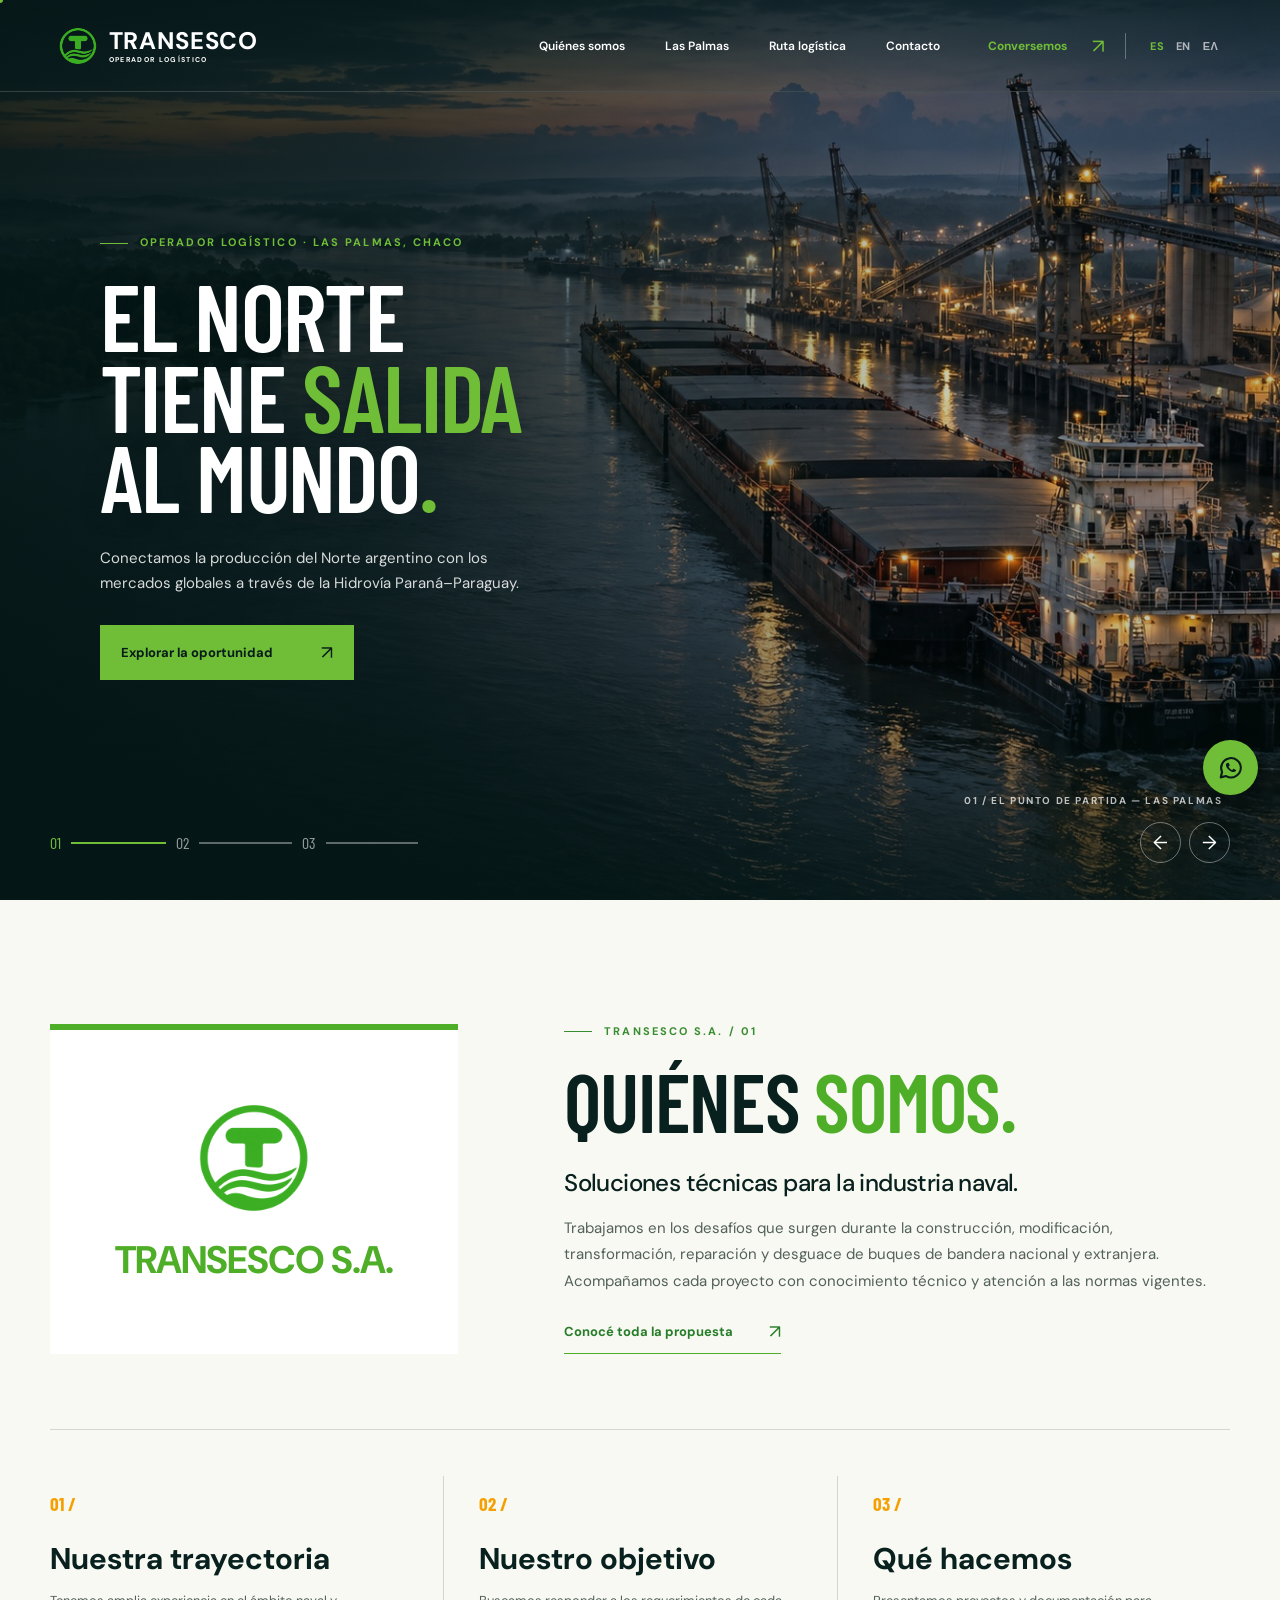
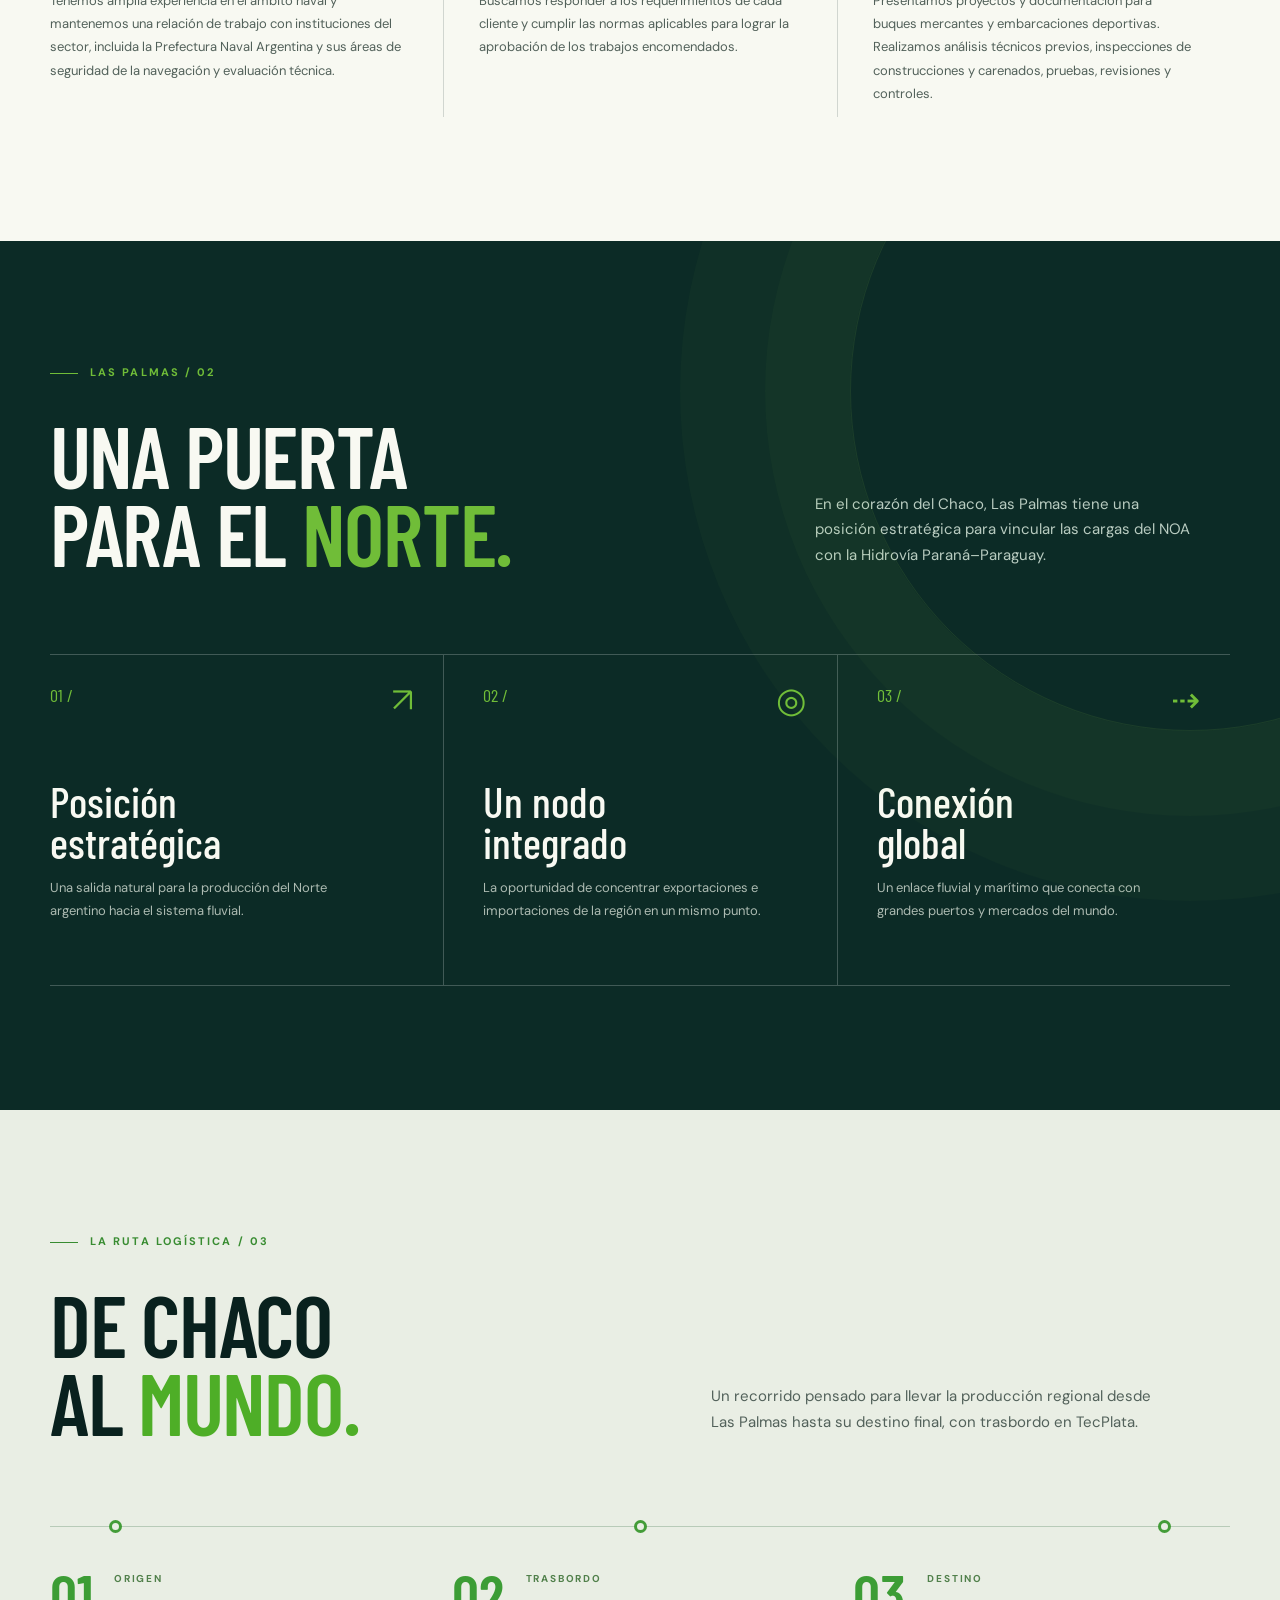
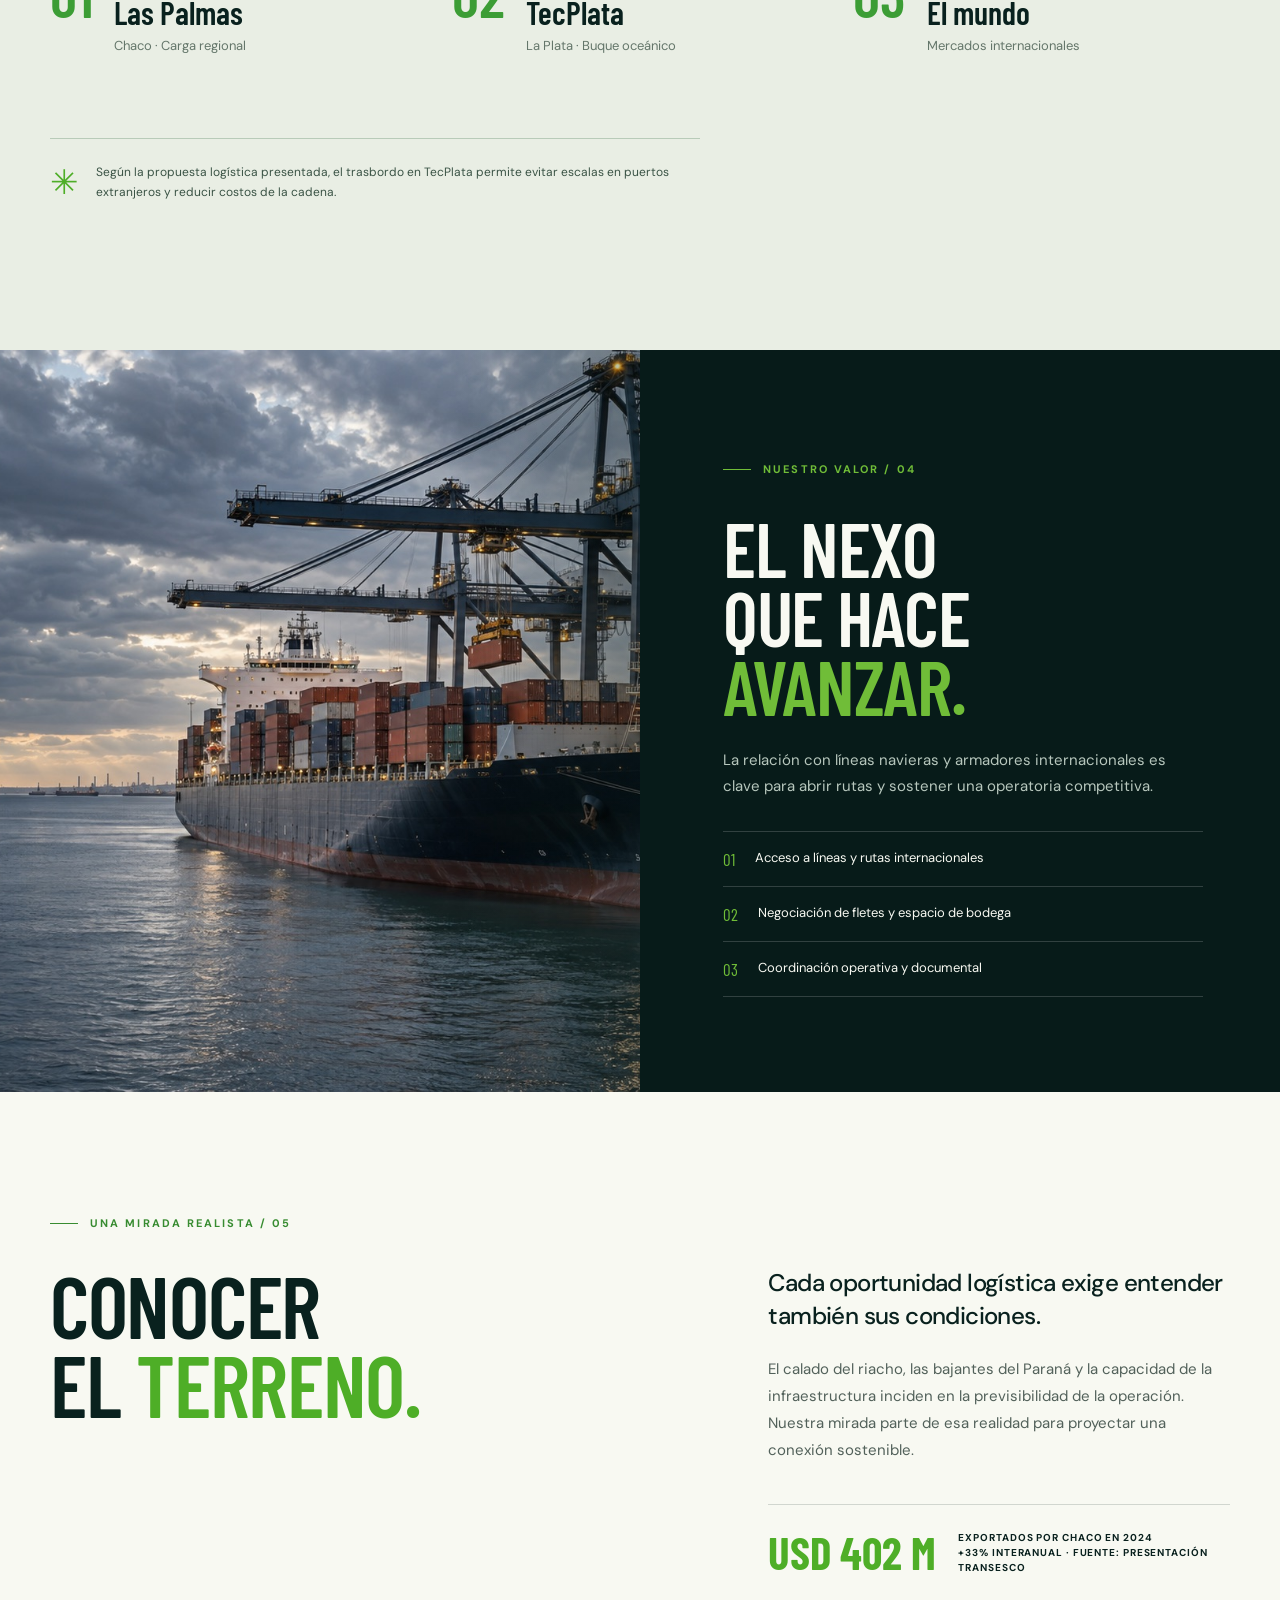
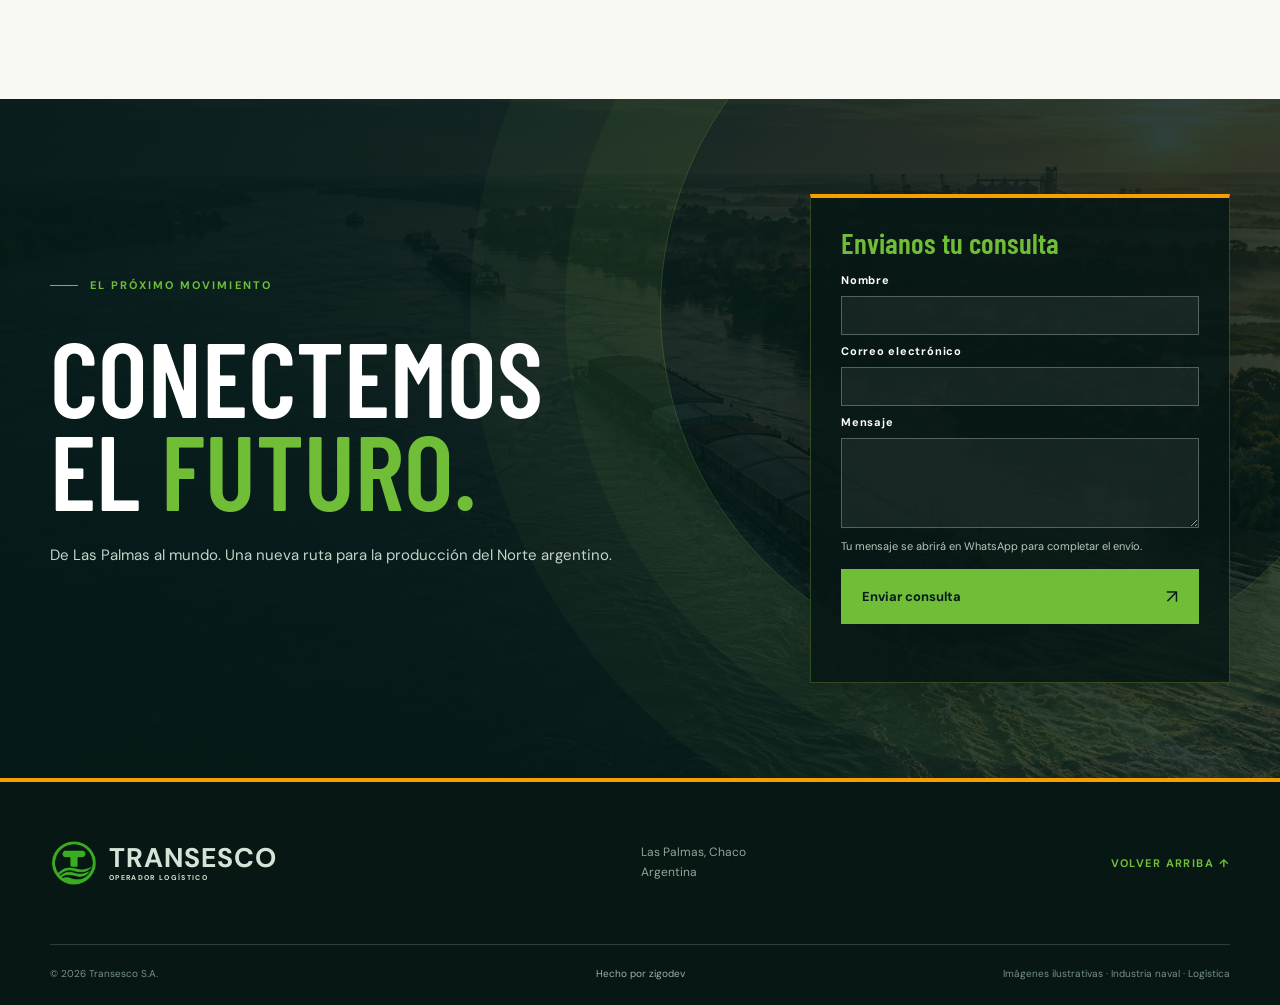
==== index.html @ cd581195 "Refine about hero and fix page links" ====
<!doctype html>
<html lang="es-AR">
  <head>
    <meta charset="utf-8" />
    <meta name="viewport" content="width=device-width, initial-scale=1" />
    <meta name="theme-color" content="#071b19" />
    <meta name="description" content="Transesco S.A. Conectamos la producción del Norte argentino con el mundo desde Las Palmas, Chaco, a través de soluciones de logística fluvial y comercio exterior." />
    <meta property="og:title" content="Transesco S.A. — Del Norte argentino al mundo" />
    <meta property="og:description" content="Operador logístico en Las Palmas, Chaco. Más de 30 años de trayectoria naval y en comercio exterior." />
    <title>Transesco S.A. — Logística que abre horizontes</title>
    <link rel="icon" type="image/png" href="assets/logo.png" />
    <link rel="preconnect" href="https://fonts.googleapis.com" />
    <link rel="preconnect" href="https://fonts.gstatic.com" crossorigin />
    <link href="https://fonts.googleapis.com/css2?family=Barlow+Condensed:wght@400;500;600;700&family=DM+Sans:wght@400;500;600;700&display=swap" rel="stylesheet" />
    <link rel="stylesheet" href="styles.css" />
    <script src="translations.js" defer></script>
    <script src="main.js" defer></script>
  </head>
  <body>
    <div class="intro" aria-hidden="true"><img src="assets/logo.png" alt="" /><span>TRANSESCO</span><i></i></div>
    <div class="cursor-dot" aria-hidden="true"></div>
    <div class="cursor-ring" aria-hidden="true"></div>

    <header class="site-header" id="inicio">
      <a class="brand" href="#inicio" aria-label="Transesco, ir al inicio">
        <img src="assets/logo.png" alt="" />
        <span>TRANSESCO<small>OPERADOR LOGÍSTICO</small></span>
      </a>
      <nav class="nav" id="nav" aria-label="Navegación principal">
        <a href="/quienes-somos.html">Quiénes somos</a>
        <a href="#oportunidad">Las Palmas</a>
        <a href="#ruta">Ruta logística</a>
        <a href="#contacto">Contacto</a>
      </nav>
      <a class="header-cta" href="#contacto">Conversemos <span aria-hidden="true">↗</span></a>
      <div class="language-switch" role="group" aria-label="Idioma"><button type="button" class="is-active" data-lang="es" aria-pressed="true">ES</button><button type="button" data-lang="en" aria-pressed="false">EN</button><button type="button" data-lang="el" aria-pressed="false">ΕΛ</button></div>
      <button class="menu-toggle" type="button" aria-label="Abrir menú" aria-controls="nav" aria-expanded="false"><span></span><span></span></button>
    </header>

    <main>
      <section class="hero" aria-label="Presentación de Transesco">
        <div class="hero-slide is-active initial-motion" style="--slide-image: url('assets/hero-puerto.jpg')" aria-hidden="false">
          <div class="hero-inner">
            <p class="eyebrow hero-eyebrow"><span class="eyebrow-line"></span> OPERADOR LOGÍSTICO · LAS PALMAS, CHACO</p>
            <h1>EL NORTE<br />TIENE <em>SALIDA</em><br />AL MUNDO<span class="full-stop">.</span></h1>
            <p class="hero-copy">Conectamos la producción del Norte argentino con los mercados globales a través de la Hidrovía Paraná–Paraguay.</p>
            <a class="button button-lime" href="#oportunidad">Explorar la oportunidad <span aria-hidden="true">↗</span></a>
          </div>
          <span class="hero-caption">01 / EL PUNTO DE PARTIDA — LAS PALMAS</span>
        </div>
        <div class="hero-slide" style="--slide-image: url('assets/hero-hidrovia.jpg')" aria-hidden="true">
          <div class="hero-inner">
            <p class="eyebrow hero-eyebrow"><span class="eyebrow-line"></span> UNA CONEXIÓN ESTRATÉGICA</p>
            <h2>LA HIDROVÍA<br />COMO <em>PUENTE</em><br />AL FUTURO<span class="full-stop">.</span></h2>
            <p class="hero-copy">Las Palmas abre una salida natural para las cargas del NOA y acerca la región a los principales puertos.</p>
            <a class="button button-lime" href="#ruta">Conocer la ruta <span aria-hidden="true">↗</span></a>
          </div>
          <span class="hero-caption">02 / NAVEGACIÓN FLUVIAL</span>
        </div>
        <div class="hero-slide" style="--slide-image: url('assets/hero-oceano.jpg')" aria-hidden="true">
          <div class="hero-inner">
            <p class="eyebrow hero-eyebrow"><span class="eyebrow-line"></span> EXPERIENCIA NAVAL Y COMERCIO EXTERIOR</p>
            <h2>DE LA REGIÓN<br />A CADA <em>PUERTO</em><br />DEL MUNDO<span class="full-stop">.</span></h2>
            <p class="hero-copy">Articulamos la operatoria fluvial y marítima con conocimiento del sector, sus actores y sus desafíos.</p>
            <a class="button button-lime" href="/quienes-somos.html">Conocer Transesco <span aria-hidden="true">↗</span></a>
          </div>
          <span class="hero-caption">03 / CONEXIÓN INTERNACIONAL</span>
        </div>
        <div class="hero-controls" aria-label="Controles de la galería">
          <div class="slide-progress"><button class="slide-tab is-active" type="button" aria-label="Ver slide 1" aria-current="true"><span>01</span><i></i></button><button class="slide-tab" type="button" aria-label="Ver slide 2"><span>02</span><i></i></button><button class="slide-tab" type="button" aria-label="Ver slide 3"><span>03</span><i></i></button></div>
          <div class="slide-arrows"><button class="slide-prev" type="button" aria-label="Slide anterior">←</button><button class="slide-next" type="button" aria-label="Slide siguiente">→</button></div>
        </div>
        <div class="hero-edge" aria-hidden="true">HIDROVÍA PARANÁ–PARAGUAY · ARGENTINA</div>
        <div class="scroll-cue" aria-hidden="true"><span>DESCUBRÍ MÁS</span><i></i></div>
      </section>

      <section class="intro-section section-pad" id="nosotros">
        <div class="container company-section">
          <div class="company-intro reveal">
            <div class="company-mark" aria-hidden="true"><img src="assets/logo.png" alt="" /><strong>TRANSESCO S.A.</strong></div>
            <div class="company-summary"><p class="eyebrow dark-eyebrow"><span class="eyebrow-line"></span> TRANSESCO S.A. / 01</p><h2 class="section-title">QUIÉNES <em>SOMOS.</em></h2><p class="lead">Soluciones técnicas para la industria naval.</p><p>Trabajamos en los desafíos que surgen durante la construcción, modificación, transformación, reparación y desguace de buques de bandera nacional y extranjera. Acompañamos cada proyecto con conocimiento técnico y atención a las normas vigentes.</p><a class="text-link company-read-more" href="/quienes-somos.html">Conocé toda la propuesta <span aria-hidden="true">↗</span></a></div>
          </div>
          <div class="company-details">
            <article class="company-card reveal"><span class="company-card-no">01 /</span><h3>Nuestra trayectoria</h3><p>Tenemos amplia experiencia en el ámbito naval y mantenemos una relación de trabajo con instituciones del sector, incluida la Prefectura Naval Argentina y sus áreas de seguridad de la navegación y evaluación técnica.</p></article>
            <article class="company-card reveal"><span class="company-card-no">02 /</span><h3>Nuestro objetivo</h3><p>Buscamos responder a los requerimientos de cada cliente y cumplir las normas aplicables para lograr la aprobación de los trabajos encomendados.</p></article>
            <article class="company-card reveal"><span class="company-card-no">03 /</span><h3>Qué hacemos</h3><p>Presentamos proyectos y documentación para buques mercantes y embarcaciones deportivas. Realizamos análisis técnicos previos, inspecciones de construcciones y carenados, pruebas, revisiones y controles.</p></article>
          </div>
        </div>
      </section>

      <section class="opportunity section-pad" id="oportunidad">
        <div class="container">
          <div class="section-heading reveal"><div><p class="eyebrow"><span class="eyebrow-line"></span> LAS PALMAS / 02</p><h2 class="section-title">UNA PUERTA<br />PARA EL <em>NORTE.</em></h2></div><p>En el corazón del Chaco, Las Palmas tiene una posición estratégica para vincular las cargas del NOA con la Hidrovía Paraná–Paraguay.</p></div>
          <div class="opportunity-grid">
            <article class="opportunity-item reveal"><span class="item-no">01 /</span><span class="item-icon" aria-hidden="true">↗</span><h3>Posición<br />estratégica</h3><p>Una salida natural para la producción del Norte argentino hacia el sistema fluvial.</p></article>
            <article class="opportunity-item reveal"><span class="item-no">02 /</span><span class="item-icon" aria-hidden="true">◎</span><h3>Un nodo<br />integrado</h3><p>La oportunidad de concentrar exportaciones e importaciones de la región en un mismo punto.</p></article>
            <article class="opportunity-item reveal"><span class="item-no">03 /</span><span class="item-icon" aria-hidden="true">⇢</span><h3>Conexión<br />global</h3><p>Un enlace fluvial y marítimo que conecta con grandes puertos y mercados del mundo.</p></article>
          </div>
        </div>
        <div class="opportunity-line" aria-hidden="true"></div>
      </section>

      <section class="route section-pad" id="ruta">
        <div class="container">
          <div class="route-heading reveal"><p class="eyebrow dark-eyebrow"><span class="eyebrow-line"></span> LA RUTA LOGÍSTICA / 03</p><h2 class="section-title">DE CHACO<br />AL <em>MUNDO.</em></h2><p>Un recorrido pensado para llevar la producción regional desde Las Palmas hasta su destino final, con trasbordo en TecPlata.</p></div>
          <div class="route-map reveal" aria-label="Ruta: Las Palmas, TecPlata y el resto del mundo">
            <div class="route-track" aria-hidden="true"><span></span><span></span><span></span></div>
            <article class="route-stop"><span class="route-number">01</span><div><small>ORIGEN</small><h3>Las Palmas</h3><p>Chaco · Carga regional</p></div></article>
            <article class="route-stop"><span class="route-number">02</span><div><small>TRASBORDO</small><h3>TecPlata</h3><p>La Plata · Buque oceánico</p></div></article>
            <article class="route-stop"><span class="route-number">03</span><div><small>DESTINO</small><h3>El mundo</h3><p>Mercados internacionales</p></div></article>
          </div>
          <div class="route-note reveal"><span class="note-symbol">✳</span><p>Según la propuesta logística presentada, el trasbordo en TecPlata permite evitar escalas en puertos extranjeros y reducir costos de la cadena.</p></div>
        </div>
      </section>

      <section class="capabilities" id="capacidades">
        <div class="cap-image" role="img" aria-label="Buque de carga en una terminal portuaria"></div>
        <div class="cap-content"><p class="eyebrow"><span class="eyebrow-line"></span> NUESTRO VALOR / 04</p><h2 class="section-title">EL NEXO<br />QUE HACE<br /><em>AVANZAR.</em></h2><p class="cap-lead">La relación con líneas navieras y armadores internacionales es clave para abrir rutas y sostener una operatoria competitiva.</p><ul><li><span>01</span>Acceso a líneas y rutas internacionales</li><li><span>02</span>Negociación de fletes y espacio de bodega</li><li><span>03</span>Coordinación operativa y documental</li></ul></div>
      </section>

      <section class="perspective section-pad">
        <div class="container perspective-grid"><div class="reveal"><p class="eyebrow dark-eyebrow"><span class="eyebrow-line"></span> UNA MIRADA REALISTA / 05</p><h2 class="section-title">CONOCER<br />EL <em>TERRENO.</em></h2></div><div class="perspective-copy reveal"><p class="lead">Cada oportunidad logística exige entender también sus condiciones.</p><p>El calado del riacho, las bajantes del Paraná y la capacidad de la infraestructura inciden en la previsibilidad de la operación. Nuestra mirada parte de esa realidad para proyectar una conexión sostenible.</p><div class="perspective-metric"><strong>USD 402 M</strong><span>EXPORTADOS POR CHACO EN 2024<br />+33% INTERANUAL · FUENTE: PRESENTACIÓN TRANSESCO</span></div></div></div>
      </section>

      <section class="closing" id="contacto"><div class="container closing-inner reveal"><div class="closing-copy"><p class="eyebrow"><span class="eyebrow-line"></span> EL PRÓXIMO MOVIMIENTO</p><h2>CONECTEMOS<br />EL <em>FUTURO.</em></h2><p>De Las Palmas al mundo. Una nueva ruta para la producción del Norte argentino.</p></div><form class="contact-form" id="contact-form" novalidate><p class="contact-form-heading">Envianos tu consulta</p><label for="contact-name">Nombre</label><input id="contact-name" name="name" type="text" autocomplete="name" required /><label for="contact-email">Correo electrónico</label><input id="contact-email" name="email" type="email" autocomplete="email" required /><label for="contact-message">Mensaje</label><textarea id="contact-message" name="message" rows="4" required></textarea><p class="contact-form-note">Tu mensaje se abrirá en WhatsApp para completar el envío.</p><button class="button button-lime" type="submit">Enviar consulta <span aria-hidden="true">↗</span></button><p class="form-status" role="status" aria-live="polite"></p></form></div><div class="closing-orbit" aria-hidden="true"></div></section>
    </main>

    <a class="whatsapp-float" href="https://wa.me/5491133042528?text=Hola%2C%20quisiera%20conversar%20sobre%20la%20propuesta%20log%C3%ADstica%20de%20Transesco." target="_blank" rel="noopener noreferrer" aria-label="Contactar a Transesco por WhatsApp"><svg viewBox="0 0 32 32" fill="none" stroke="currentColor" stroke-width="2.2" stroke-linecap="round" stroke-linejoin="round" aria-hidden="true"><path d="M26.5 15.5a10.5 10.5 0 0 1-15.7 9.1L5 26l1.5-5.6A10.5 10.5 0 1 1 26.5 15.5Z"/><path d="M11.8 10.7c-.5 0-1.2 1.1-1.2 2.1 0 2.6 3.4 6.1 6.2 7.1 1.9.7 3.5.3 4.4-.8.2-.3.3-.8.1-1l-2.5-1.2c-.2-.1-.4 0-.6.2l-1 1.2c-1.6-.6-3.2-2.2-3.9-3.8l1.1-1c.2-.2.3-.4.2-.6l-1.1-2.3c-.1-.2-.4-.3-.7-.3Z" fill="currentColor" stroke="none"/></svg></a>
    <footer class="footer"><div class="container footer-top"><a class="brand" href="#inicio" aria-label="Volver al inicio"><img src="assets/logo.png" alt="" /><span>TRANSESCO<small>OPERADOR LOGÍSTICO</small></span></a><p>Las Palmas, Chaco<br />Argentina</p><a href="#inicio" class="back-top">VOLVER ARRIBA ↑</a></div><div class="container footer-bottom"><span>© <span id="year"></span> Transesco S.A.</span><span>Imágenes ilustrativas · Industria naval · Logística</span><a href="https://zigodev.com.ar" target="_blank" rel="noopener noreferrer">Hecho por zigodev</a></div></footer>
  </body>
</html>
---- styles.css ----
:root{--ink:#09211e;--forest:#071b19;--forest-2:#0c2b26;--green:#43a92e;--lime:#a8dc51;--cream:#f1f2e9;--paper:#f8f9f2;--muted:#62736d;--line:rgba(9,33,30,.16);--white:#f8f9f2;--display:'Barlow Condensed',Impact,sans-serif;--body:'DM Sans',sans-serif}
*,*::before,*::after{box-sizing:border-box}html{scroll-behavior:smooth}body{margin:0;background:var(--paper);color:var(--ink);font-family:var(--body);font-size:15px;-webkit-font-smoothing:antialiased;overflow-x:hidden}button,a{font:inherit}button{cursor:pointer}a{color:inherit;text-decoration:none}img{display:block;max-width:100%}::selection{background:var(--lime);color:var(--forest)}:focus-visible{outline:2px solid var(--lime);outline-offset:4px}.container{width:min(100% - 100px,1380px);margin:auto}.section-pad{padding:124px 0}.eyebrow{display:flex;align-items:center;gap:12px;margin:0 0 35px;color:var(--lime);font-size:11px;font-weight:700;letter-spacing:.19em;line-height:1.4}.eyebrow-line{display:inline-block;width:28px;height:1px;background:currentColor;flex:none}.dark-eyebrow{color:#388c31}.section-title{margin:0;font-family:var(--display);font-size:86px;font-weight:600;line-height:.91;letter-spacing:-.015em}.section-title em{font-style:normal;color:var(--green)}.section-title>span{color:var(--green)}.lead{font-size:24px;line-height:1.38;font-weight:500;letter-spacing:-.025em}.button{display:inline-flex;align-items:center;justify-content:space-between;gap:48px;min-height:55px;padding:0 21px;font-size:13px;font-weight:700;transition:transform .3s,background .3s,color .3s}.button:hover{transform:translateY(-4px)}.button span{font-size:19px;font-weight:400}.button-lime{background:var(--lime);color:var(--forest)}.button-lime:hover{background:#c0f070}.text-link{display:inline-flex;align-items:center;gap:36px;border-bottom:1px solid var(--green);padding-bottom:9px;color:#277d29;font-size:13px;font-weight:700;transition:gap .25s}.text-link:hover{gap:48px}.text-link span{font-size:19px;font-weight:400}

/* Opening and cursor */
.intro{position:fixed;inset:0;z-index:1000;display:flex;align-items:center;justify-content:center;gap:14px;background:var(--forest);color:#fff;animation:intro-leave 1.05s ease-in-out both;pointer-events:none}.intro img{width:47px}.intro>span{font-family:var(--display);font-size:29px;font-weight:700;letter-spacing:.06em}.intro i{position:absolute;bottom:0;left:0;width:100%;height:3px;background:var(--lime);transform-origin:left;animation:intro-line .8s ease both}@keyframes intro-leave{0%,55%{opacity:1;visibility:visible}100%{opacity:0;visibility:hidden}}@keyframes intro-line{from{transform:scaleX(0)}to{transform:scaleX(1)}}.cursor-dot,.cursor-ring{display:none;position:fixed;left:0;top:0;z-index:999;pointer-events:none;border-radius:50%;transform:translate(-50%,-50%)}@media(pointer:fine){.cursor-dot,.cursor-ring{display:block}.cursor-dot{width:6px;height:6px;background:var(--lime)}.cursor-ring{width:34px;height:34px;border:1px solid rgba(168,220,81,.85);transition:width .25s,height .25s,background .25s,border-color .25s;mix-blend-mode:difference}.cursor-ring.is-hovering{width:58px;height:58px;background:rgba(168,220,81,.16);border-color:var(--lime)}}

/* Header and hero */
.site-header{position:absolute;top:0;left:0;right:0;z-index:30;display:flex;align-items:center;justify-content:space-between;height:92px;padding:0 4.5%;border-bottom:1px solid rgba(255,255,255,.18);background:linear-gradient(180deg,rgba(4,22,21,.64),rgba(4,22,21,.06));color:#fff}.brand{display:inline-flex;align-items:center;gap:11px;line-height:1}.brand img{width:40px;height:40px;object-fit:contain}.brand>span{font-family:var(--display);font-weight:700;letter-spacing:.035em;font-size:24px}.brand small{display:block;margin-top:3px;font-family:var(--body);font-size:7px;font-weight:700;letter-spacing:.19em}.nav{display:flex;align-items:center;gap:40px;margin-left:auto;margin-right:48px}.nav a{font-size:12px;font-weight:600;transition:color .25s}.nav a:hover{color:var(--lime)}.header-cta{display:flex;align-items:center;gap:25px;color:var(--lime);font-size:12px;font-weight:700}.header-cta span{font-size:20px;font-weight:400}.menu-toggle{display:none}.hero{position:relative;height:100vh;height:100svh;min-height:610px;max-height:1050px;background:var(--forest);color:white;overflow:hidden}.hero-slide{position:absolute;inset:0;display:flex;align-items:center;background-image:linear-gradient(90deg,rgba(4,22,21,.89) 0%,rgba(4,22,21,.74) 31%,rgba(4,22,21,.22) 72%,rgba(4,22,21,.25) 100%),linear-gradient(0deg,rgba(4,22,21,.68),transparent 30%),var(--slide-image);background-position:center;background-size:cover;opacity:0;visibility:hidden;transform:scale(1.035);transition:opacity 1s ease,transform 7s ease,visibility 1s}.hero-slide.is-active{opacity:1;visibility:visible;transform:scale(1)}.hero-inner{position:relative;z-index:2;width:min(100% - 200px,1380px);margin:15px auto 0}.hero-eyebrow{margin-bottom:24px}.hero h1,.hero h2{margin:0;font-family:var(--display);font-size:94px;font-weight:600;line-height:.86;letter-spacing:-.017em;text-transform:uppercase;text-shadow:0 5px 30px rgba(0,0,0,.1)}.hero h1 em,.hero h2 em{font-style:normal;color:var(--lime)}.full-stop{color:var(--lime)}.hero-copy{width:min(460px,100%);margin:29px 0 29px;color:rgba(255,255,255,.84);font-size:15px;line-height:1.65}.hero-caption{position:absolute;right:4.5%;bottom:93px;color:rgba(255,255,255,.72);font-size:10px;font-weight:700;letter-spacing:.16em}.hero-controls{position:absolute;z-index:9;left:50%;bottom:37px;display:flex;align-items:center;justify-content:space-between;width:min(100% - 100px,1380px);transform:translateX(-50%)}.slide-progress{display:flex;gap:10px}.slide-tab{display:flex;align-items:center;gap:10px;width:116px;padding:5px 0;border:0;background:none;color:rgba(255,255,255,.58);font-family:var(--display);font-size:16px;text-align:left;transition:color .25s}.slide-tab.is-active{color:var(--lime)}.slide-tab i{display:block;height:2px;flex:1;background:rgba(255,255,255,.36);position:relative;overflow:hidden}.slide-tab.is-active i::after{content:'';position:absolute;inset:0;background:var(--lime);transform:scaleX(0);transform-origin:left;animation:progress 7s linear forwards}.hero.is-paused .slide-tab.is-active i::after{animation-play-state:paused}@keyframes progress{to{transform:scaleX(1)}}.slide-arrows{display:flex;gap:8px}.slide-arrows button{display:grid;place-items:center;width:41px;height:41px;border:1px solid rgba(255,255,255,.4);border-radius:50%;background:transparent;color:white;font-size:19px;transition:background .25s,color .25s,border-color .25s}.slide-arrows button:hover{background:var(--lime);border-color:var(--lime);color:var(--forest)}.hero-edge{position:absolute;right:18px;top:50%;writing-mode:vertical-rl;color:rgba(255,255,255,.6);font-size:9px;font-weight:700;letter-spacing:.2em}.scroll-cue{display:none}.scroll-cue i{width:45px;height:1px;background:currentColor}

/* Editorial body */
.intro-section{position:relative;background:var(--paper);overflow:hidden}.intro-grid{position:relative;z-index:1;display:grid;grid-template-columns:1.05fr .75fr;gap:14%}.intro-right{padding-top:75px}.intro-right .lead{max-width:540px;margin:0 0 24px}.intro-right>p:not(.lead){max-width:540px;color:#52615a;line-height:1.8}.intro-right .text-link{margin-top:22px}.stat-big{display:flex;align-items:center;gap:19px;margin-top:57px;padding-top:24px;border-top:1px solid var(--line)}.stat-big strong{font-family:var(--display);font-size:90px;font-weight:600;line-height:.85;color:var(--green)}.stat-big span{font-size:11px;font-weight:700;letter-spacing:.1em;line-height:1.5}.section-watermark{position:absolute;bottom:-36px;left:-10px;color:rgba(13,52,43,.035);font-family:var(--display);font-size:25vw;font-weight:700;line-height:.7;white-space:nowrap;pointer-events:none}.opportunity{position:relative;background:var(--forest-2);color:var(--white);overflow:hidden}.section-heading{display:flex;align-items:end;justify-content:space-between;gap:70px;margin-bottom:82px}.section-heading .section-title em{color:var(--lime)}.section-heading>p{max-width:380px;margin:0 3% 4px 0;color:#b9ccc1;line-height:1.7}.opportunity-grid{display:grid;grid-template-columns:repeat(3,1fr);border-top:1px solid rgba(255,255,255,.22);border-bottom:1px solid rgba(255,255,255,.22)}.opportunity-item{position:relative;min-height:330px;padding:29px 39px 32px 0}.opportunity-item+article{border-left:1px solid rgba(255,255,255,.22);padding-left:39px}.item-no{color:var(--lime);font-family:var(--display);font-size:18px}.item-icon{position:absolute;right:30px;top:22px;color:var(--lime);font-size:35px;font-weight:300;transition:transform .4s}.opportunity-item:hover .item-icon{transform:translate(6px,-5px)}.opportunity-item h3{margin:74px 0 14px;font-family:var(--display);font-size:43px;font-weight:500;line-height:.95}.opportunity-item p{max-width:285px;margin:0;color:#adbbb2;font-size:13px;line-height:1.75}.opportunity-line{position:absolute;top:-190px;right:-250px;width:680px;height:680px;border:1px solid rgba(168,220,81,.1);border-radius:50%;box-shadow:0 0 0 85px rgba(168,220,81,.025),0 0 0 170px rgba(168,220,81,.022);pointer-events:none}.route{background:#e9eee4}.route-heading{display:grid;grid-template-columns:1fr 1fr;column-gap:12%;align-items:end}.route-heading .eyebrow{grid-column:1/-1}.route-heading>p:last-child{max-width:450px;margin:0 0 6px;color:#52615a;line-height:1.75}.route-map{position:relative;display:grid;grid-template-columns:repeat(3,1fr);gap:25px;margin-top:85px;padding-top:40px;border-top:1px solid #b8cbb8}.route-track{position:absolute;top:-7px;left:5%;right:5%;display:flex;justify-content:space-between;pointer-events:none}.route-track span{width:13px;height:13px;border:3px solid #439c38;border-radius:50%;background:#e9eee4}.route-stop{display:flex;align-items:flex-start;gap:21px}.route-number{font-family:var(--display);font-size:60px;font-weight:600;line-height:.9;color:#3c9d35}.route-stop small{color:#51804b;font-size:10px;font-weight:700;letter-spacing:.18em}.route-stop h3{margin:6px 0 6px;font-family:var(--display);font-size:32px;font-weight:600}.route-stop p{margin:0;color:#64766a;font-size:13px}.route-note{display:flex;align-items:center;gap:18px;max-width:650px;margin-top:84px;padding:21px 0;border-top:1px solid #b8cbb8;color:#3a5345}.route-note p{margin:0;font-size:12px;line-height:1.65}.note-symbol{color:var(--green);font-size:34px}.capabilities{display:grid;grid-template-columns:1fr 1fr;min-height:670px;background:var(--forest);color:var(--white)}.cap-image{background:linear-gradient(90deg,transparent 70%,rgba(7,27,25,.3)),url('assets/hero-oceano.jpg') center/cover}.cap-content{padding:112px 12% 95px 13%;background:var(--forest)}.cap-content .section-title{font-size:76px}.cap-content .section-title em{color:var(--lime)}.cap-lead{max-width:500px;margin:28px 0 32px;color:#b7c7bd;font-size:15px;line-height:1.7}.cap-content ul{list-style:none;padding:0;margin:0;max-width:540px}.cap-content li{display:flex;gap:20px;padding:17px 0;border-top:1px solid rgba(255,255,255,.17);font-size:13px}.cap-content li:last-child{border-bottom:1px solid rgba(255,255,255,.17)}.cap-content li span{color:var(--lime);font-family:var(--display);font-size:17px}.perspective{background:var(--paper)}.perspective-grid{display:grid;grid-template-columns:1fr .8fr;gap:12%}.perspective-copy{padding-top:50px}.perspective-copy .lead{max-width:470px;margin:0 0 24px}.perspective-copy>p:not(.lead){max-width:520px;color:#52615a;line-height:1.8}.perspective-metric{display:flex;align-items:end;gap:22px;margin-top:40px;padding-top:25px;border-top:1px solid var(--line)}.perspective-metric strong{white-space:nowrap;color:var(--green);font-family:var(--display);font-size:45px;line-height:1}.perspective-metric span{font-size:10px;font-weight:700;letter-spacing:.09em;line-height:1.5}.closing{position:relative;min-height:550px;display:flex;align-items:center;overflow:hidden;background:linear-gradient(105deg,rgba(5,26,24,.96),rgba(5,26,24,.8)),url('assets/hero-hidrovia.jpg') center 53%/cover;color:#fff}.closing-inner{position:relative;z-index:2;padding:95px 0}.closing h2{margin:0;font-family:var(--display);font-size:106px;font-weight:600;line-height:.88}.closing h2 em{font-style:normal;color:var(--lime)}.closing-inner>p:not(.eyebrow){margin:28px 0 31px;color:#c5d3c9;line-height:1.65}.closing-actions{display:flex;align-items:center;gap:32px}.text-link-light{color:var(--lime);border-color:var(--lime)}.closing-orbit{position:absolute;right:-100px;top:-150px;width:720px;height:720px;border:1px solid rgba(168,220,81,.22);border-radius:50%;box-shadow:0 0 0 95px rgba(168,220,81,.045),0 0 0 190px rgba(168,220,81,.035)}.footer{background:#061714;color:#d8e3d8}.footer-top{display:flex;align-items:center;justify-content:space-between;gap:30px;padding-top:57px;padding-bottom:57px}.footer .brand img{width:48px;height:48px}.footer .brand>span{font-size:27px}.footer-top p{margin:0;color:#8da89a;font-size:12px;line-height:1.6}.back-top{color:var(--lime);font-size:11px;font-weight:700;letter-spacing:.13em}.footer-bottom{display:flex;justify-content:space-between;gap:20px;padding-top:22px;padding-bottom:25px;border-top:1px solid rgba(255,255,255,.16);color:#769185;font-size:10px}.footer-bottom a{color:#98b4a5}.whatsapp-float{position:fixed;right:22px;bottom:22px;z-index:40;display:grid;place-items:center;width:55px;height:55px;border-radius:50%;background:var(--lime);color:var(--forest);box-shadow:0 8px 26px rgba(0,0,0,.25);transition:transform .3s,background .3s}.whatsapp-float:hover{transform:translateY(-5px) scale(1.04);background:#c5f277}.whatsapp-float svg{width:27px;height:27px}

/* Reveal motion */
.reveal{opacity:0;transform:translateY(35px);transition:opacity .85s ease,transform .85s cubic-bezier(.2,.7,.2,1)}.reveal.is-visible{opacity:1;transform:translateY(0)}.opportunity-item:nth-child(2){transition-delay:.12s}.opportunity-item:nth-child(3){transition-delay:.24s}

@media(max-width:1024px){.container{width:min(100% - 64px,1380px)}.nav{gap:23px;margin-right:27px}.hero-inner{width:calc(100% - 110px)}.hero h1,.hero h2{font-size:82px}.section-title{font-size:74px}.cap-content{padding:95px 9%}.cap-content .section-title{font-size:65px}.closing h2{font-size:92px}}
@media(max-width:768px){.section-pad{padding:85px 0}.site-header{height:76px;padding:0 32px}.brand img{width:36px;height:36px}.brand>span{font-size:21px}.header-cta{margin-left:auto;margin-right:22px}.nav{position:absolute;top:76px;left:0;right:0;display:flex;flex-direction:column;align-items:stretch;gap:0;margin:0;padding:12px 32px 26px;background:#071b19;opacity:0;visibility:hidden;transform:translateY(-12px);transition:opacity .3s,transform .3s,visibility .3s}.nav.is-open{opacity:1;visibility:visible;transform:translateY(0)}.nav a{padding:15px 0;border-bottom:1px solid rgba(255,255,255,.13)}.menu-toggle{display:flex;flex-direction:column;justify-content:center;gap:6px;width:30px;height:32px;padding:0;border:0;background:transparent}.menu-toggle span{width:25px;height:2px;background:white}.hero{min-height:590px}.hero-inner{width:calc(100% - 80px);margin-top:0}.hero h1,.hero h2{font-size:70px}.hero-copy{max-width:430px;font-size:14px}.hero-controls{width:calc(100% - 64px)}.hero-caption{right:32px}.hero-edge{display:none}.scroll-cue{left:32px}.intro-grid,.perspective-grid{grid-template-columns:1fr;gap:20px}.intro-right,.perspective-copy{padding-top:0}.section-heading{align-items:start;flex-direction:column;gap:28px;margin-bottom:55px}.section-heading>p{max-width:520px}.opportunity-item{min-height:315px;padding-right:22px}.opportunity-item+article{padding-left:22px}.opportunity-item h3{font-size:36px}.route-heading{grid-template-columns:1fr;gap:20px}.route-heading .eyebrow{grid-column:auto}.route-map{gap:15px}.route-stop{gap:11px}.route-number{font-size:44px}.route-stop h3{font-size:27px}.capabilities{grid-template-columns:1fr}.cap-image{min-height:390px}.cap-content{padding:78px 32px}.closing h2{font-size:82px}.closing-orbit{right:-370px}}
@media(max-width:480px){.container{width:calc(100% - 40px)}.section-pad{padding:72px 0}.site-header{height:68px;padding:0 20px}.brand{gap:7px}.brand img{width:34px;height:34px}.brand>span{font-size:19px}.brand small{font-size:5.8px}.nav{top:68px;padding-left:20px;padding-right:20px}.header-cta{font-size:0;margin-right:14px}.header-cta span{font-size:24px}.hero{height:100svh;min-height:550px;max-height:900px}.hero-slide{background-position:55% center;background-image:linear-gradient(90deg,rgba(4,22,21,.9),rgba(4,22,21,.52)),linear-gradient(0deg,rgba(4,22,21,.8),transparent 40%),var(--slide-image)}.hero-inner{width:calc(100% - 40px);margin-top:-4px}.hero-eyebrow{margin-bottom:22px;font-size:9px;letter-spacing:.13em}.hero h1,.hero h2{font-size:56px;line-height:.89}.hero-copy{max-width:320px;margin:22px 0 25px;font-size:13px;line-height:1.55}.hero .button{min-height:50px;gap:23px;font-size:12px}.hero-controls{bottom:22px;width:calc(100% - 40px)}.slide-tab{width:54px;font-size:14px}.slide-tab i{display:none}.slide-tab.is-active{border-bottom:2px solid var(--lime)}.slide-arrows button{width:36px;height:36px}.hero-caption{right:20px;bottom:79px;font-size:8px;letter-spacing:.09em}.scroll-cue{display:none}.section-title{font-size:62px}.eyebrow{margin-bottom:24px;font-size:10px}.lead{font-size:21px}.intro-right>p:not(.lead),.perspective-copy>p:not(.lead){font-size:14px}.stat-big{margin-top:43px}.stat-big strong{font-size:76px}.opportunity-grid{grid-template-columns:1fr}.opportunity-item,.opportunity-item+article{min-height:0;padding:24px 0 30px;border-left:0}.opportunity-item+article{border-top:1px solid rgba(255,255,255,.22)}.opportunity-item h3{margin:18px 0 10px;font-size:40px}.opportunity-item p{max-width:360px}.route-map{display:block;margin-top:60px;padding-top:0;border-top:0}.route-track{top:0;bottom:0;left:6px;right:auto;display:flex;flex-direction:column;width:2px;padding:8px 0;background:#8fba90}.route-track span{width:13px;height:13px;margin-left:-5px}.route-stop{position:relative;gap:21px;min-height:112px;margin-left:27px}.route-stop:last-child{min-height:90px}.route-number{font-size:44px}.route-note{margin-top:30px}.cap-image{min-height:290px}.cap-content{padding:70px 20px}.cap-content .section-title{font-size:59px}.cap-lead{font-size:14px}.perspective-metric{align-items:start;flex-direction:column;gap:7px}.perspective-metric strong{font-size:45px}.closing{min-height:480px}.closing-inner{padding:80px 0}.closing h2{font-size:69px}.closing-inner>p:not(.eyebrow){font-size:13px}.closing-actions{align-items:flex-start;flex-direction:column;gap:23px}.footer-top{align-items:flex-start;flex-wrap:wrap;padding-top:45px;padding-bottom:40px}.footer-top p{width:48%;order:3}.back-top{order:2;margin-left:auto}.footer-bottom{flex-wrap:wrap;line-height:1.6}.footer-bottom span:nth-child(2){order:3;width:100%}.whatsapp-float{right:15px;bottom:15px;width:49px;height:49px}}
@media(max-height:700px) and (min-width:769px){.hero h1,.hero h2{font-size:74px}.hero-copy{margin:20px 0}.hero-inner{margin-top:35px}.hero-caption{bottom:79px}.scroll-cue{bottom:106px}}
@media(max-height:680px) and (max-width:480px){.hero h1,.hero h2{font-size:47px}.hero-eyebrow{margin-bottom:13px}.hero-copy{margin:15px 0 18px;font-size:12px}.hero .button{min-height:43px}.hero-inner{margin-top:14px}.hero-caption{bottom:70px}}
@media(prefers-reduced-motion:reduce){html{scroll-behavior:auto}*,*::before,*::after{animation-duration:.01ms!important;animation-iteration-count:1!important;transition-duration:.01ms!important}.intro{display:none}.reveal{opacity:1;transform:none}.hero-slide{transform:none}.cursor-dot,.cursor-ring{display:none!important}}
.closing-inner .contact-number{margin:21px 0 0!important;color:#91ab9b!important;font-size:11px!important;letter-spacing:.08em}
body.on-hero .whatsapp-float{bottom:105px}
@media(max-width:480px){body.on-hero .whatsapp-float{bottom:90px}}
.hero-edge{display:none}
.hero-slide.initial-motion{animation:first-slide-zoom 7s ease-out 1s both}
@keyframes first-slide-zoom{from{transform:scale(1.035)}to{transform:scale(1)}}
.footer-bottom{display:grid;grid-template-columns:1fr auto 1fr;align-items:center}
.footer-bottom a{grid-column:2;grid-row:1;text-align:center}
.footer-bottom span:nth-child(2){grid-column:3;grid-row:1;text-align:right}
.whatsapp-float svg{display:block;width:30px;height:30px;overflow:visible}
@media(max-width:480px){.footer-bottom{grid-template-columns:1fr;text-align:center;gap:8px;padding-bottom:30px}.footer-bottom>span:first-child,.footer-bottom a,.footer-bottom span:nth-child(2){grid-column:1;grid-row:auto;text-align:center}.footer-bottom a{order:2}.footer-bottom span:nth-child(2){order:3;width:auto}}
@media(prefers-reduced-motion:reduce){.hero-slide.initial-motion{animation:none}}
.language-switch{display:flex;align-items:center;gap:4px;margin-left:20px;padding-left:20px;border-left:1px solid rgba(255,255,255,.3)}
.language-switch button{border:0;background:none;color:rgba(255,255,255,.65);font-family:var(--body);font-size:11px;font-weight:700;letter-spacing:.04em;padding:6px 4px}
.language-switch button.is-active,.language-switch button:hover{color:var(--lime)}
.closing-inner{display:grid;grid-template-columns:minmax(0,1fr) minmax(340px,420px);align-items:center;gap:7%}
.closing-copy{min-width:0}
.closing-copy>p:not(.eyebrow){margin:28px 0 31px;color:#c5d3c9;line-height:1.65}
.contact-form{display:flex;flex-direction:column;gap:9px;padding:30px;background:rgba(6,23,20,.85);border:1px solid rgba(168,220,81,.25);box-shadow:0 18px 45px rgba(0,0,0,.17)}
.contact-form-heading{margin:0 0 7px!important;color:var(--lime)!important;font-family:var(--display);font-size:29px!important;font-weight:600;line-height:1}
.contact-form label{font-size:11px;font-weight:700;letter-spacing:.07em}
.contact-form input,.contact-form textarea{width:100%;padding:10px 12px;border:1px solid rgba(255,255,255,.27);border-radius:0;outline:none;background:rgba(255,255,255,.06);color:#fff;font:inherit;font-size:13px;resize:vertical}
.contact-form input:focus,.contact-form textarea:focus{border-color:var(--lime)}
.contact-form .contact-form-note{margin:1px 0 5px!important;color:#b7c7bd!important;font-size:11px!important;line-height:1.5}
.contact-form .button{width:100%;border:0;text-align:left}
.contact-form .button:disabled{cursor:wait;opacity:.6}
.contact-form .form-status{min-height:1.4em;margin:2px 0 0!important;color:var(--lime)!important;font-size:12px!important;line-height:1.4}
.contact-form .form-status.is-error{color:#ffc5ac!important}
@media(max-width:1200px){.closing-inner{gap:4%;grid-template-columns:minmax(0,1fr) minmax(320px,390px)}.closing h2{font-size:82px}}
@media(max-width:900px){.closing-inner{grid-template-columns:1fr;gap:36px}.contact-form{max-width:570px}.language-switch{margin-left:12px;padding-left:12px}}
@media(max-width:480px){.header-cta{display:none}.language-switch{gap:1px;margin-left:auto;margin-right:12px;padding-left:8px}.language-switch button{font-size:10px;padding:5px 3px}.closing-inner{gap:28px}.closing-copy>p:not(.eyebrow){font-size:13px}.contact-form{padding:22px}.closing h2{font-size:58px}}
html[lang="el"] .hero h1,html[lang="el"] .hero h2,html[lang="el"] .section-title,html[lang="el"] .closing h2{font-family:var(--body);font-weight:700;letter-spacing:-.055em;overflow-wrap:anywhere}
html[lang="el"] .hero h1,html[lang="el"] .hero h2{font-size:clamp(40px,5.5vw,74px);line-height:1.04}
html[lang="el"] .section-title{font-size:clamp(40px,5vw,67px);line-height:1.08}
html[lang="el"] .closing h2{font-size:clamp(42px,5vw,72px);line-height:1.08}
@media(max-width:480px){html[lang="el"] .hero h1,html[lang="el"] .hero h2{font-size:38px}html[lang="el"] .closing h2{font-size:40px}}
:root{--brand-green:#4eae27;--brand-orange:#f5a000;--green:var(--brand-green);--lime:#70bd38}
.brand>span,.company-mark strong{font-family:'Gill Sans','Gill Sans MT',var(--body);font-weight:700}
.company-section{position:relative;z-index:1}
.company-intro{display:grid;grid-template-columns:minmax(250px,.76fr) minmax(0,1.24fr);align-items:center;gap:9%;padding-bottom:75px;border-bottom:1px solid var(--line)}
.company-mark{display:flex;flex-direction:column;align-items:center;justify-content:center;gap:18px;min-height:330px;padding:50px 24px;background:#fff;border-top:6px solid var(--brand-green)}
.company-mark img{width:118px;height:118px;object-fit:contain}
.company-mark strong{color:var(--brand-green);font-size:clamp(26px,3vw,39px);letter-spacing:-.025em;text-align:center}
.company-summary .eyebrow{margin-bottom:24px}
.company-summary .section-title{font-size:clamp(58px,6.4vw,91px)}
.company-summary .lead{margin:28px 0 16px;color:var(--ink)}
.company-summary>p:not(.eyebrow):not(.lead){max-width:660px;margin:0;color:#52615a;line-height:1.75}
.company-read-more{margin-top:25px}
.company-details{display:grid;grid-template-columns:repeat(3,minmax(0,1fr));gap:0;padding-top:46px}
.company-card{padding:16px 35px 12px 0}
.company-card+article{padding-left:35px;border-left:1px solid var(--line)}
.company-card-no{color:var(--brand-orange);font-family:var(--display);font-size:19px;font-weight:700}
.company-card h3{margin:27px 0 14px;color:var(--ink);font-family:'Gill Sans','Gill Sans MT',var(--body);font-size:30px;font-weight:700;line-height:1.05}
.company-card p{max-width:380px;margin:0;color:#52615a;font-size:13px;line-height:1.8}
.contact-form{border-top:4px solid var(--brand-orange);font-family:'Planer','Gill Sans','Gill Sans MT',var(--body)}
.footer{border-top:4px solid var(--brand-orange)}
@media(max-width:900px){.company-intro{grid-template-columns:1fr;gap:38px}.company-mark{min-height:260px}.company-details{grid-template-columns:1fr;gap:0}.company-card,.company-card+article{padding:24px 0;border-left:0;border-top:1px solid var(--line)}.company-card h3{margin:15px 0 10px}}
@media(max-width:480px){.company-intro{gap:30px;padding-bottom:40px}.company-mark{min-height:210px;padding:30px 16px}.company-mark img{width:90px;height:90px}.company-summary .section-title{font-size:56px}.company-summary .lead{font-size:20px}.company-details{padding-top:25px}}
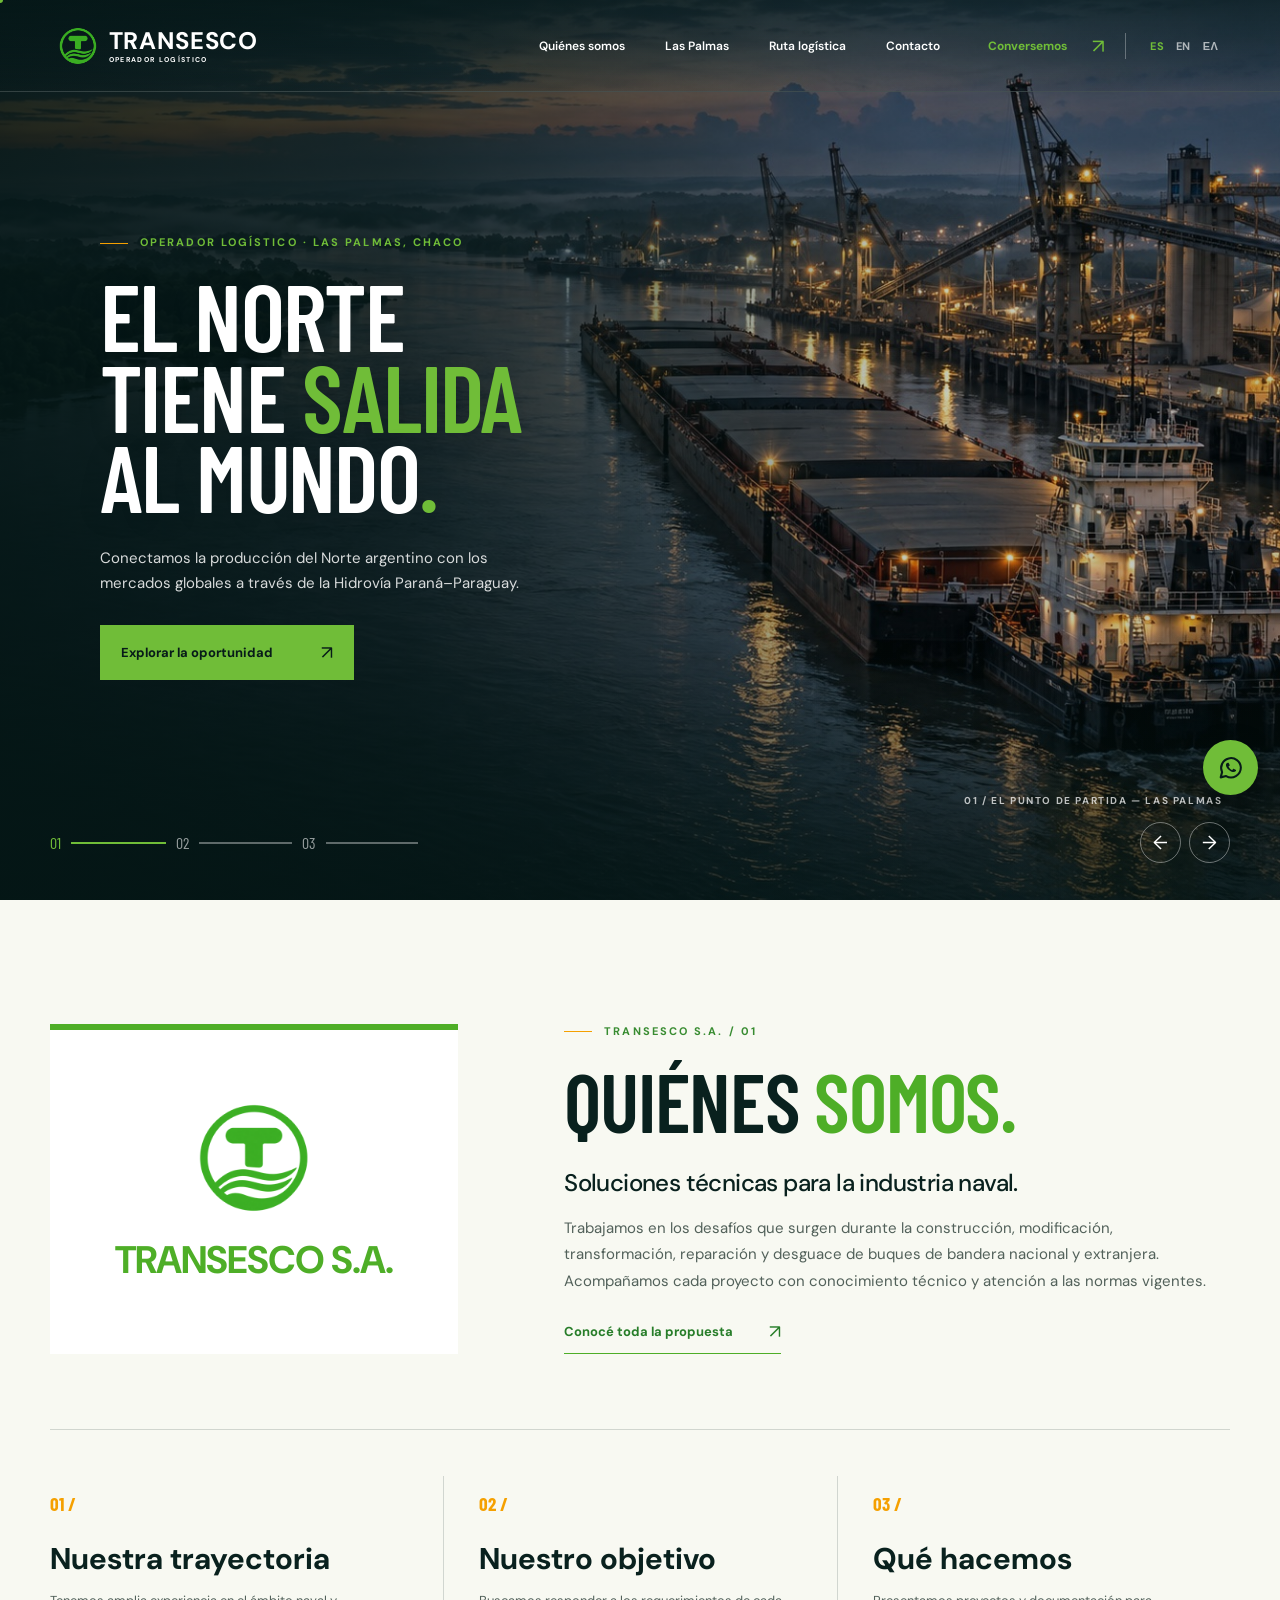
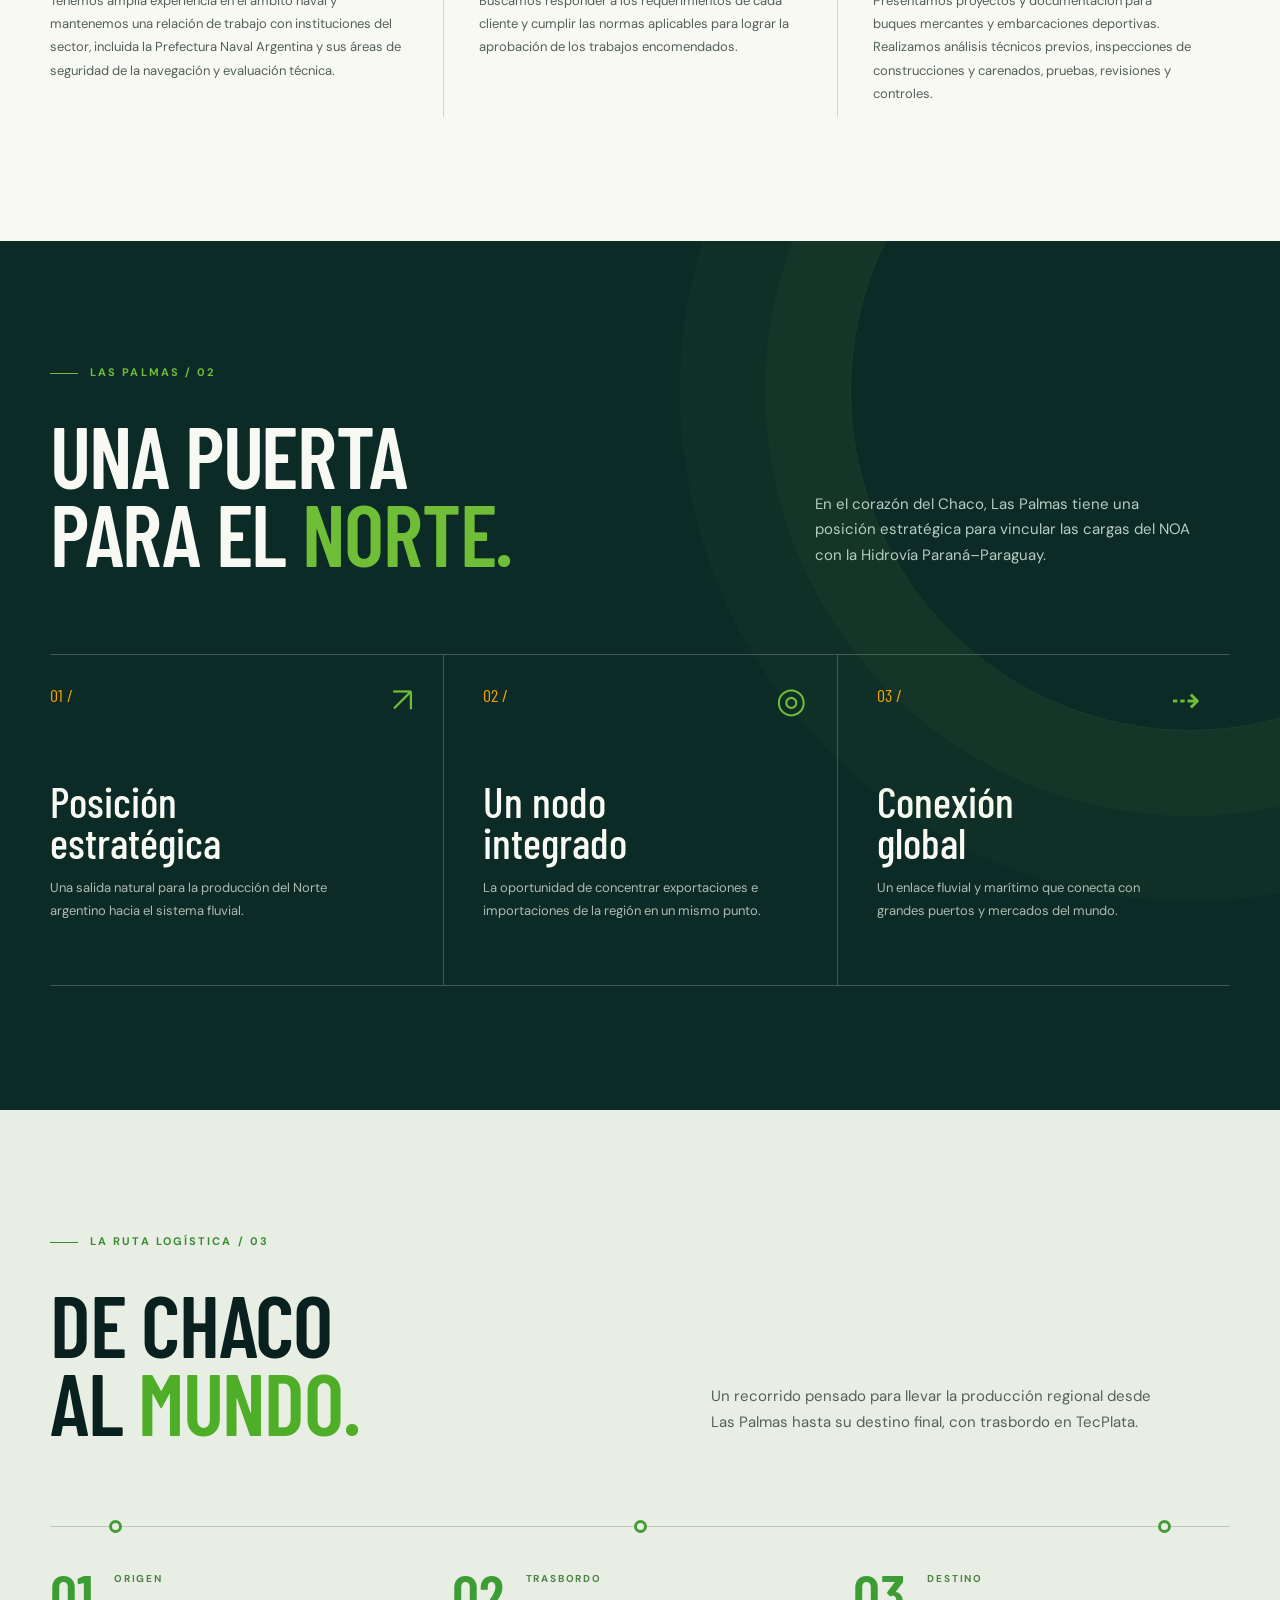
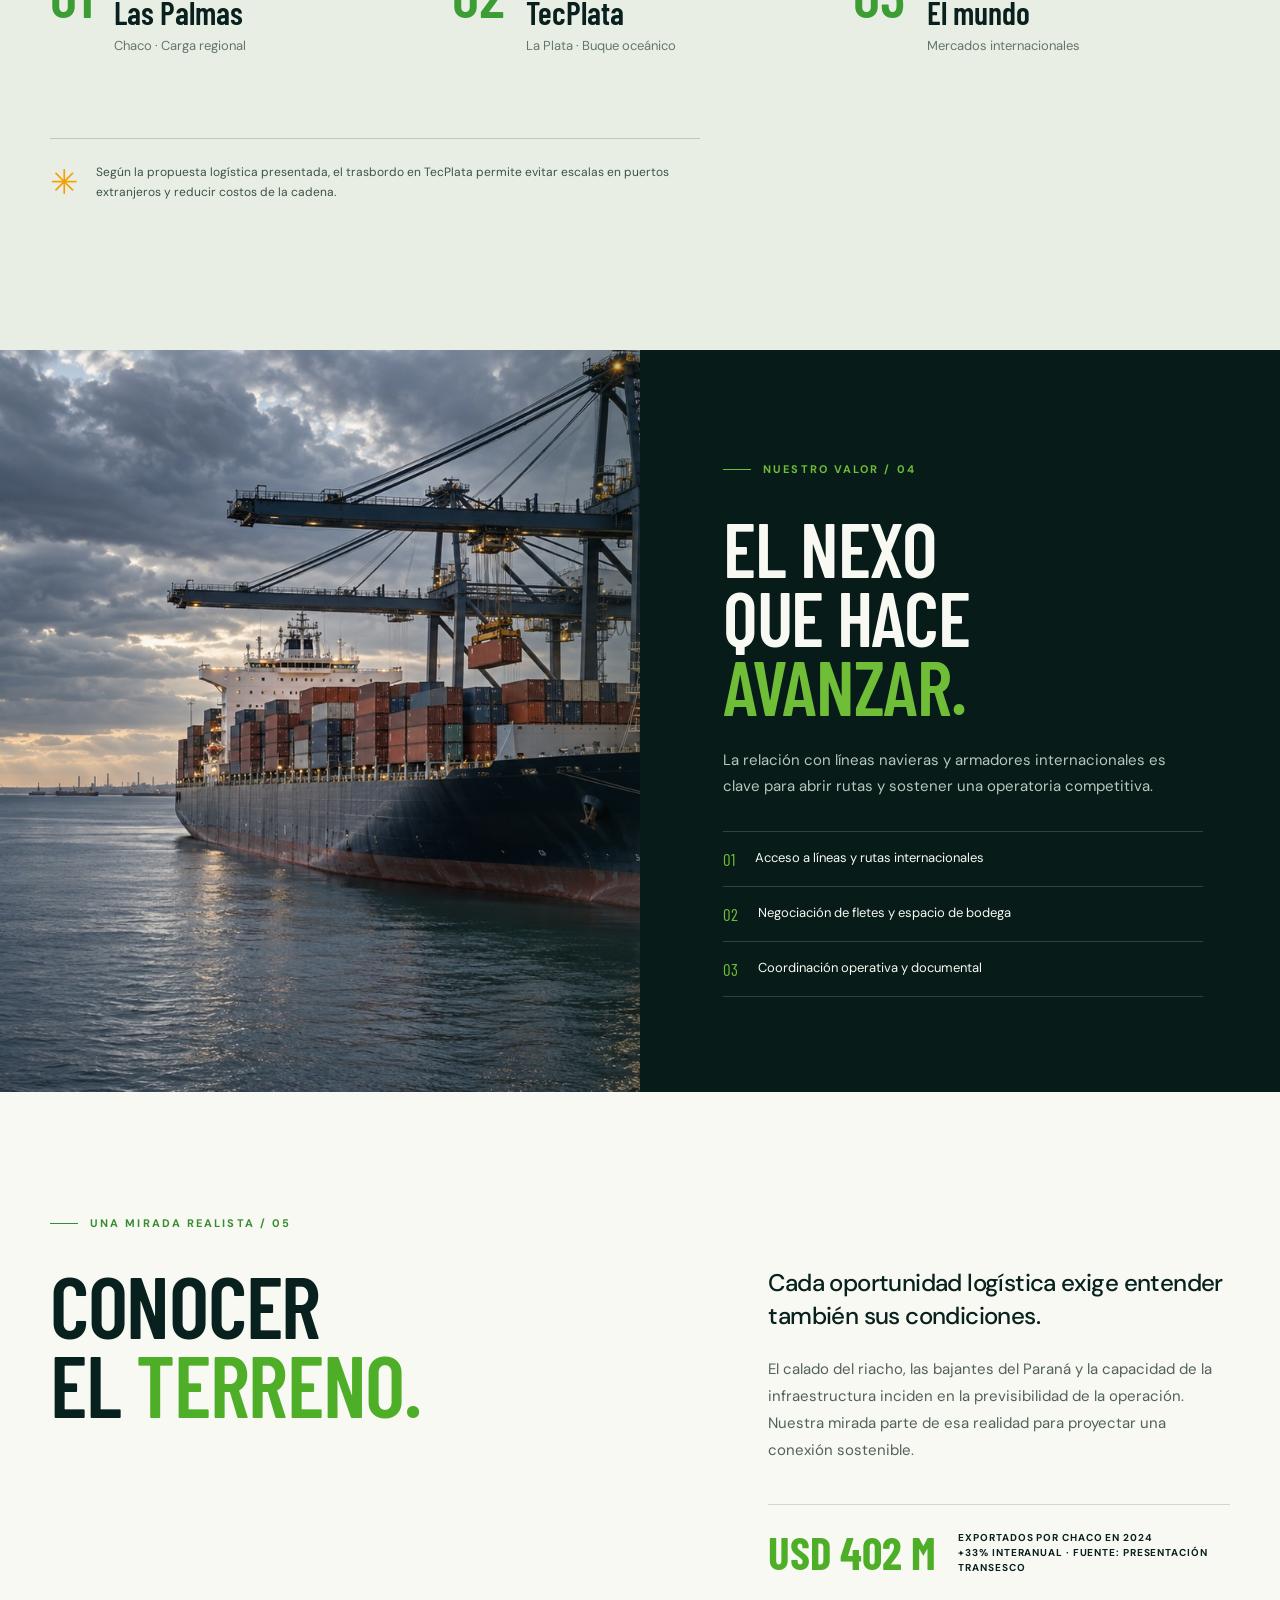
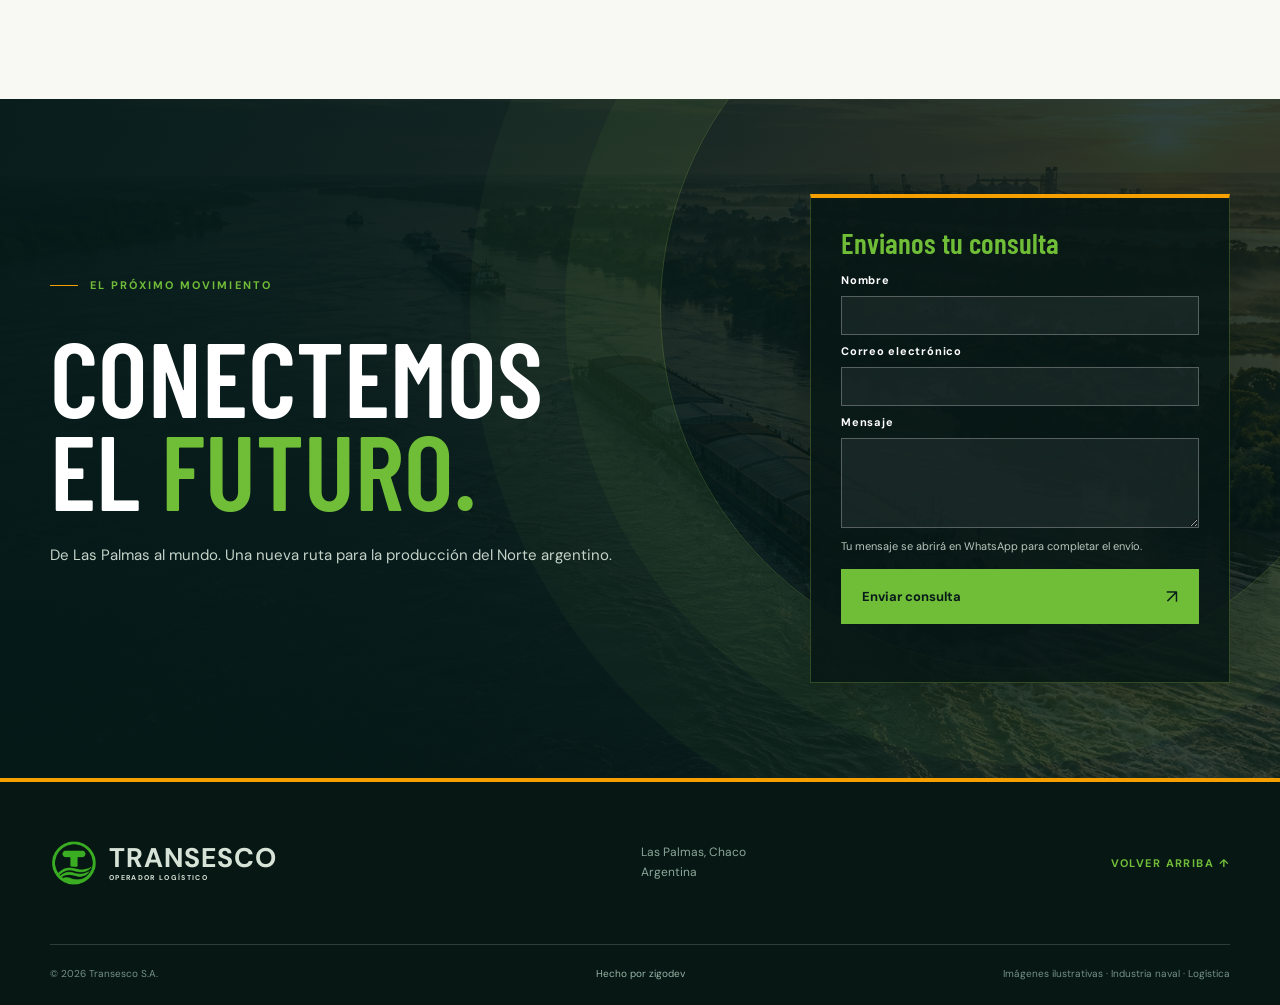
==== commit 1b27dcad: "Fix about reveal and mobile navigation accents" ====
--- a/index.html
+++ b/index.html
@@ -27,7 +27,7 @@
         <span>TRANSESCO<small>OPERADOR LOGÍSTICO</small></span>
       </a>
       <nav class="nav" id="nav" aria-label="Navegación principal">
-        <a href="/quienes-somos.html">Quiénes somos</a>
+        <a href="/quienes-somos.html" data-about-link>Quiénes somos</a>
         <a href="#oportunidad">Las Palmas</a>
         <a href="#ruta">Ruta logística</a>
         <a href="#contacto">Contacto</a>
--- a/styles.css
+++ b/styles.css
@@ -77,3 +77,6 @@
 .footer{border-top:4px solid var(--brand-orange)}
 @media(max-width:900px){.company-intro{grid-template-columns:1fr;gap:38px}.company-mark{min-height:260px}.company-details{grid-template-columns:1fr;gap:0}.company-card,.company-card+article{padding:24px 0;border-left:0;border-top:1px solid var(--line)}.company-card h3{margin:15px 0 10px}}
 @media(max-width:480px){.company-intro{gap:30px;padding-bottom:40px}.company-mark{min-height:210px;padding:30px 16px}.company-mark img{width:90px;height:90px}.company-summary .section-title{font-size:56px}.company-summary .lead{font-size:20px}.company-details{padding-top:25px}}
+.hero-eyebrow .eyebrow-line,.intro-section .eyebrow-line,.closing .eyebrow-line{background:var(--brand-orange)}
+.opportunity-item .item-no,.route-note .note-symbol{color:var(--brand-orange)}
+@media(max-width:768px){.site-header .nav{z-index:20}.site-header .nav.is-open{pointer-events:auto}}
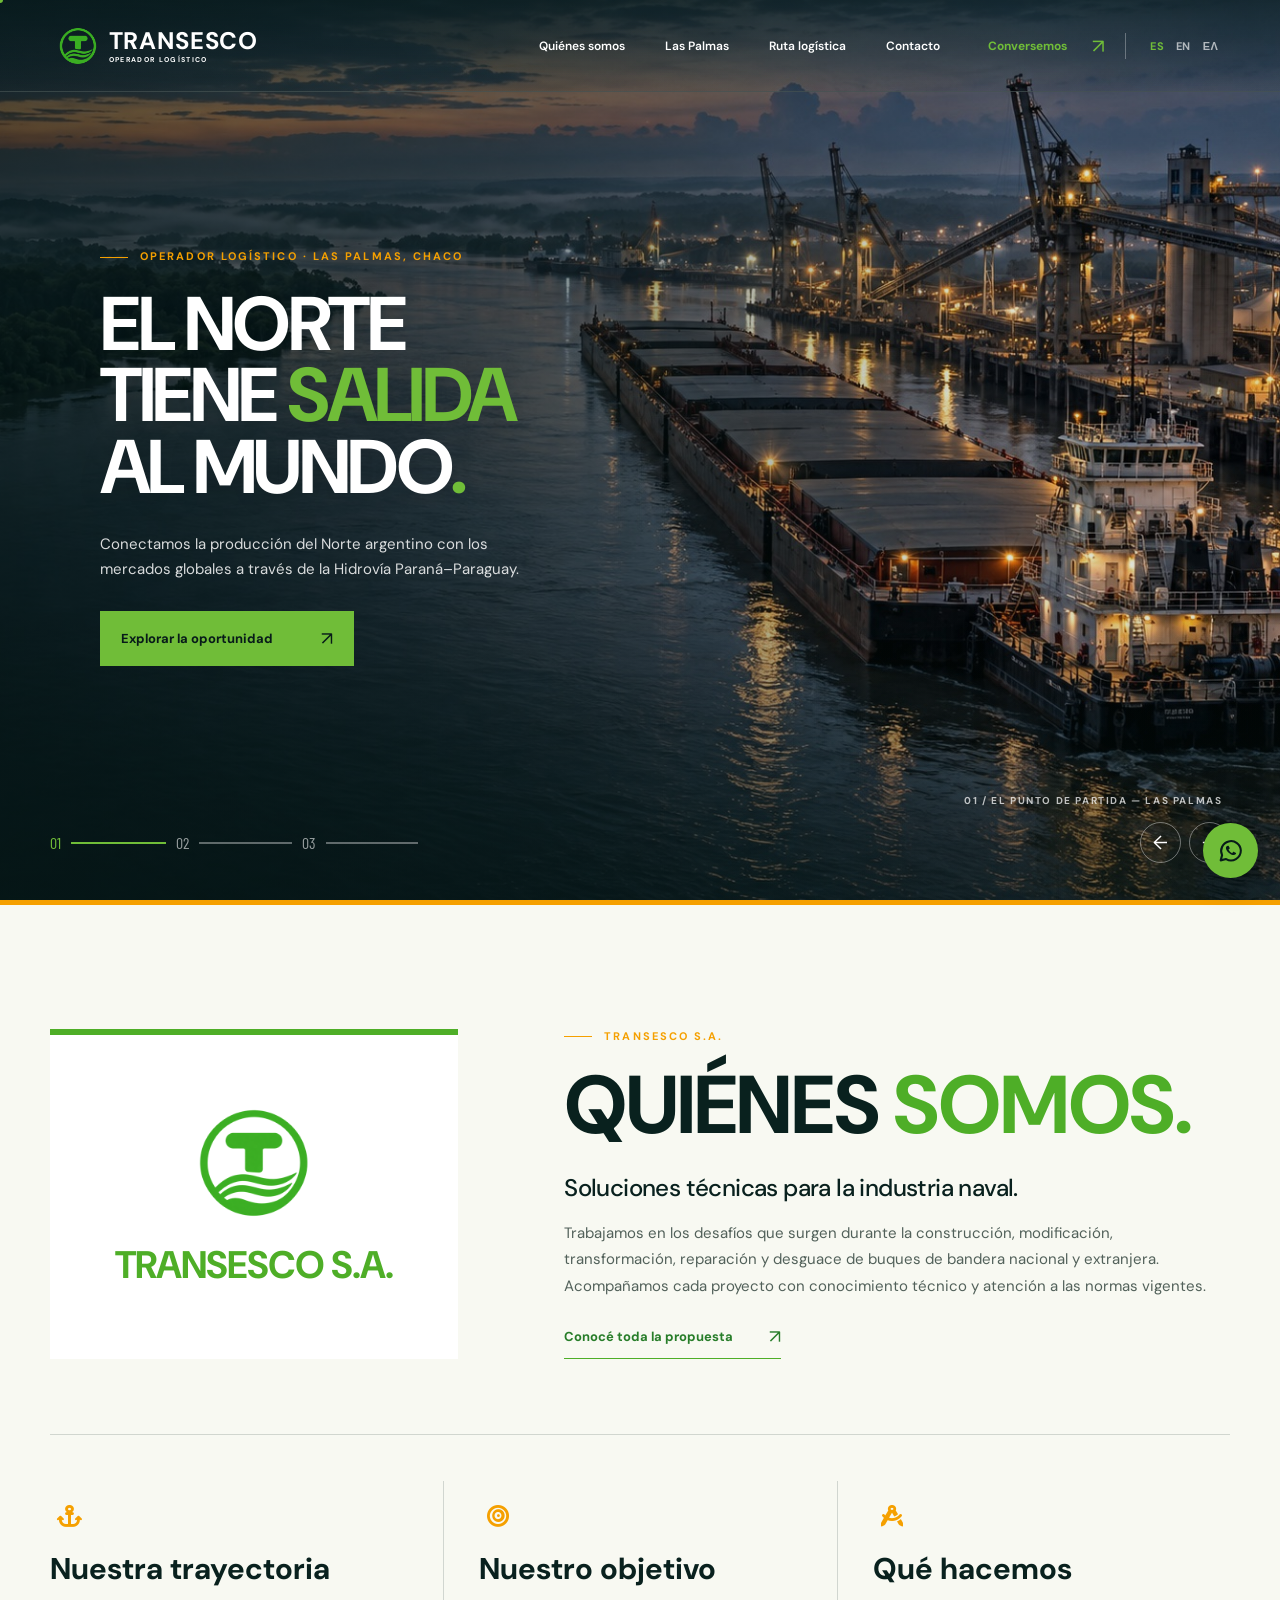
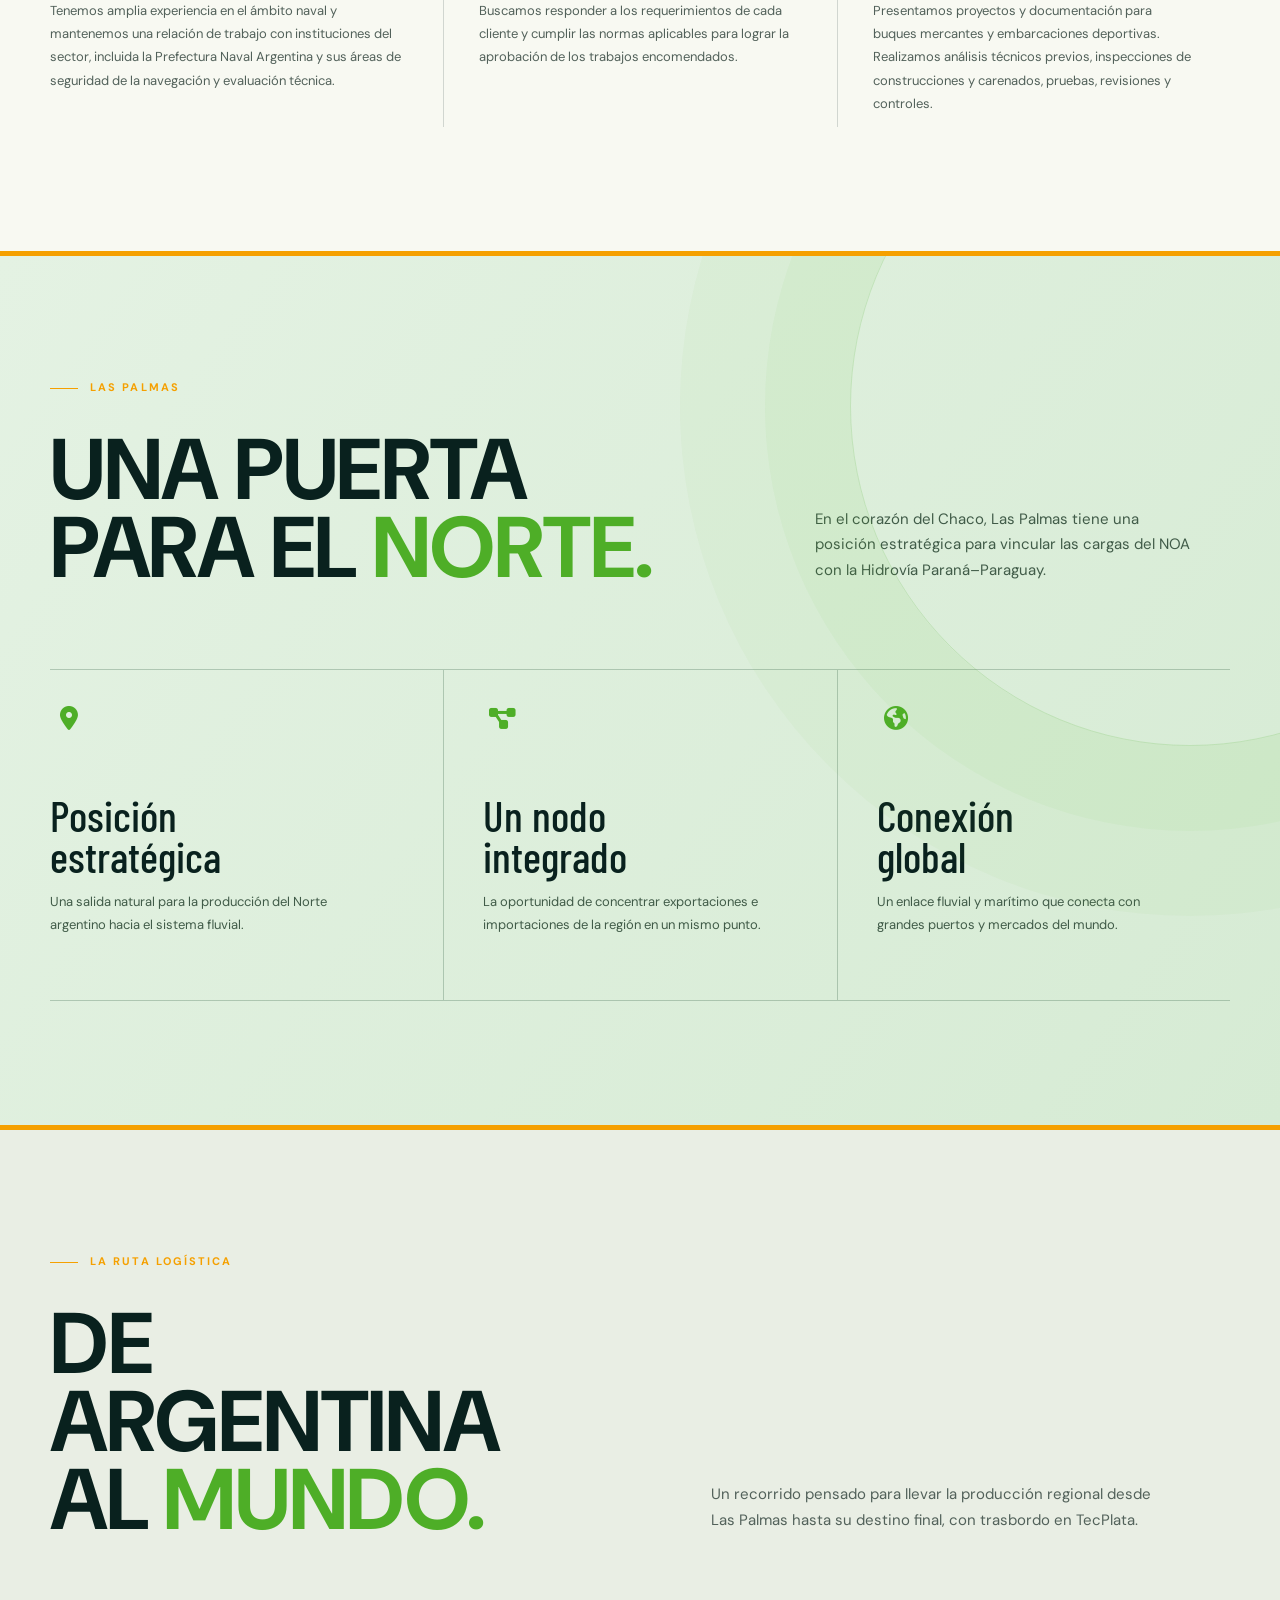
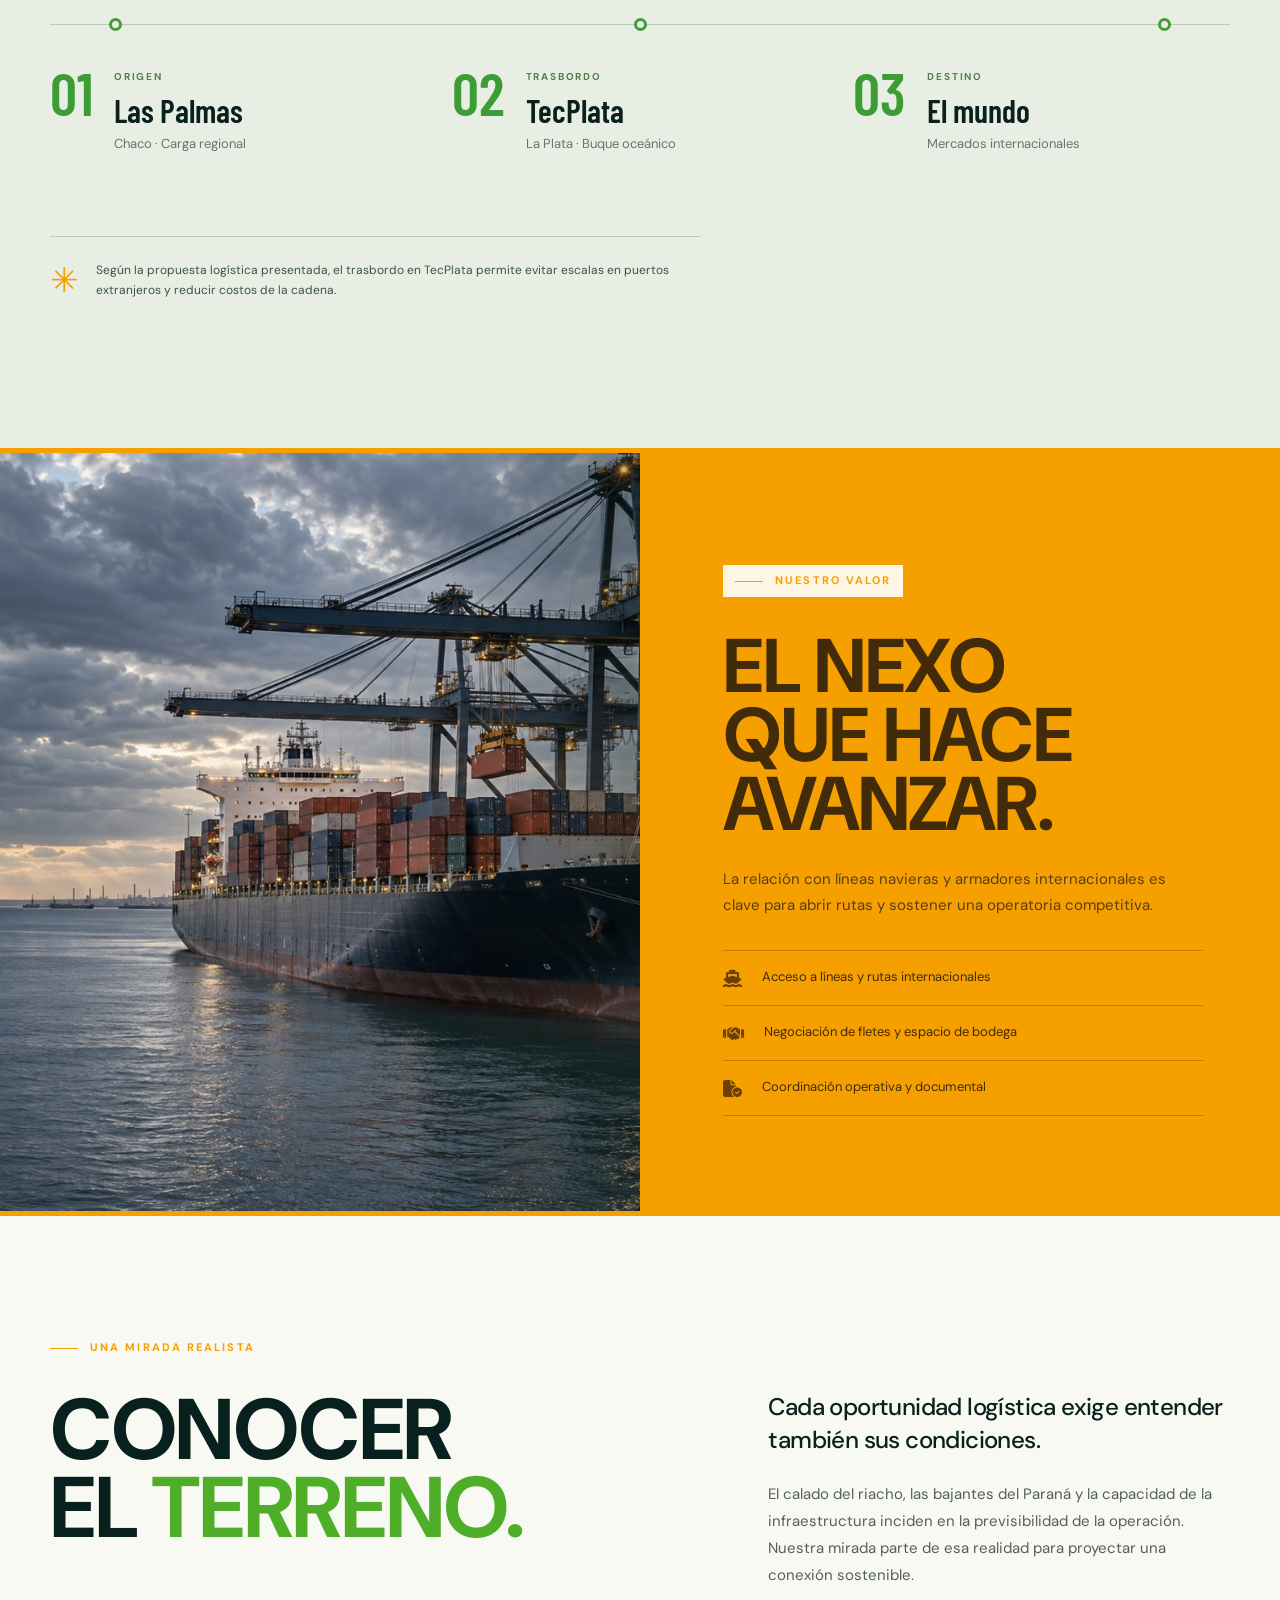
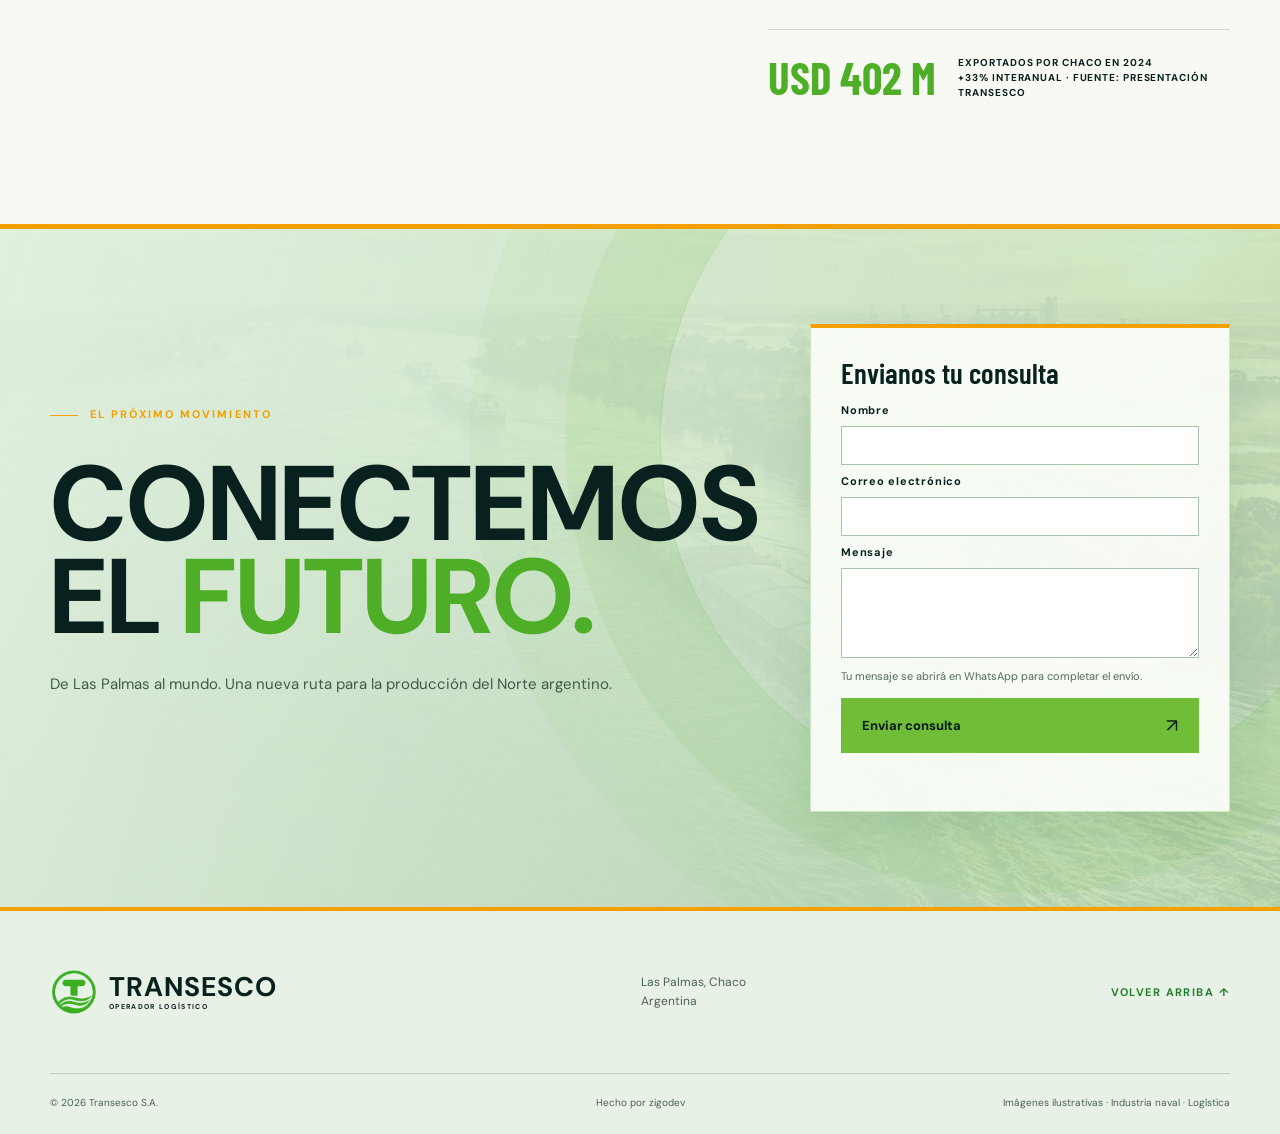
==== commit e4c2b295: "Refine section typography and labels" ====
--- a/index.html
+++ b/index.html
@@ -12,6 +12,7 @@
     <link rel="preconnect" href="https://fonts.googleapis.com" />
     <link rel="preconnect" href="https://fonts.gstatic.com" crossorigin />
     <link href="https://fonts.googleapis.com/css2?family=Barlow+Condensed:wght@400;500;600;700&family=DM+Sans:wght@400;500;600;700&display=swap" rel="stylesheet" />
+    <link rel="stylesheet" href="https://cdnjs.cloudflare.com/ajax/libs/font-awesome/6.7.2/css/all.min.css" />
     <link rel="stylesheet" href="styles.css" />
     <script src="translations.js" defer></script>
     <script src="main.js" defer></script>
@@ -78,23 +79,23 @@
         <div class="container company-section">
           <div class="company-intro reveal">
             <div class="company-mark" aria-hidden="true"><img src="assets/logo.png" alt="" /><strong>TRANSESCO S.A.</strong></div>
-            <div class="company-summary"><p class="eyebrow dark-eyebrow"><span class="eyebrow-line"></span> TRANSESCO S.A. / 01</p><h2 class="section-title">QUIÉNES <em>SOMOS.</em></h2><p class="lead">Soluciones técnicas para la industria naval.</p><p>Trabajamos en los desafíos que surgen durante la construcción, modificación, transformación, reparación y desguace de buques de bandera nacional y extranjera. Acompañamos cada proyecto con conocimiento técnico y atención a las normas vigentes.</p><a class="text-link company-read-more" href="/quienes-somos.html">Conocé toda la propuesta <span aria-hidden="true">↗</span></a></div>
+            <div class="company-summary"><p class="eyebrow dark-eyebrow"><span class="eyebrow-line"></span> TRANSESCO S.A.</p><h2 class="section-title">QUIÉNES <em>SOMOS.</em></h2><p class="lead">Soluciones técnicas para la industria naval.</p><p>Trabajamos en los desafíos que surgen durante la construcción, modificación, transformación, reparación y desguace de buques de bandera nacional y extranjera. Acompañamos cada proyecto con conocimiento técnico y atención a las normas vigentes.</p><a class="text-link company-read-more" href="/quienes-somos.html">Conocé toda la propuesta <span aria-hidden="true">↗</span></a></div>
           </div>
           <div class="company-details">
-            <article class="company-card reveal"><span class="company-card-no">01 /</span><h3>Nuestra trayectoria</h3><p>Tenemos amplia experiencia en el ámbito naval y mantenemos una relación de trabajo con instituciones del sector, incluida la Prefectura Naval Argentina y sus áreas de seguridad de la navegación y evaluación técnica.</p></article>
-            <article class="company-card reveal"><span class="company-card-no">02 /</span><h3>Nuestro objetivo</h3><p>Buscamos responder a los requerimientos de cada cliente y cumplir las normas aplicables para lograr la aprobación de los trabajos encomendados.</p></article>
-            <article class="company-card reveal"><span class="company-card-no">03 /</span><h3>Qué hacemos</h3><p>Presentamos proyectos y documentación para buques mercantes y embarcaciones deportivas. Realizamos análisis técnicos previos, inspecciones de construcciones y carenados, pruebas, revisiones y controles.</p></article>
+            <article class="company-card reveal"><span class="company-card-icon" aria-hidden="true"><i class="fa-solid fa-anchor"></i></span><h3>Nuestra trayectoria</h3><p>Tenemos amplia experiencia en el ámbito naval y mantenemos una relación de trabajo con instituciones del sector, incluida la Prefectura Naval Argentina y sus áreas de seguridad de la navegación y evaluación técnica.</p></article>
+            <article class="company-card reveal"><span class="company-card-icon" aria-hidden="true"><i class="fa-solid fa-bullseye"></i></span><h3>Nuestro objetivo</h3><p>Buscamos responder a los requerimientos de cada cliente y cumplir las normas aplicables para lograr la aprobación de los trabajos encomendados.</p></article>
+            <article class="company-card reveal"><span class="company-card-icon" aria-hidden="true"><i class="fa-solid fa-compass-drafting"></i></span><h3>Qué hacemos</h3><p>Presentamos proyectos y documentación para buques mercantes y embarcaciones deportivas. Realizamos análisis técnicos previos, inspecciones de construcciones y carenados, pruebas, revisiones y controles.</p></article>
           </div>
         </div>
       </section>
 
       <section class="opportunity section-pad" id="oportunidad">
         <div class="container">
-          <div class="section-heading reveal"><div><p class="eyebrow"><span class="eyebrow-line"></span> LAS PALMAS / 02</p><h2 class="section-title">UNA PUERTA<br />PARA EL <em>NORTE.</em></h2></div><p>En el corazón del Chaco, Las Palmas tiene una posición estratégica para vincular las cargas del NOA con la Hidrovía Paraná–Paraguay.</p></div>
+          <div class="section-heading reveal"><div><p class="eyebrow"><span class="eyebrow-line"></span> LAS PALMAS</p><h2 class="section-title">UNA PUERTA<br />PARA EL <em>NORTE.</em></h2></div><p>En el corazón del Chaco, Las Palmas tiene una posición estratégica para vincular las cargas del NOA con la Hidrovía Paraná–Paraguay.</p></div>
           <div class="opportunity-grid">
-            <article class="opportunity-item reveal"><span class="item-no">01 /</span><span class="item-icon" aria-hidden="true">↗</span><h3>Posición<br />estratégica</h3><p>Una salida natural para la producción del Norte argentino hacia el sistema fluvial.</p></article>
-            <article class="opportunity-item reveal"><span class="item-no">02 /</span><span class="item-icon" aria-hidden="true">◎</span><h3>Un nodo<br />integrado</h3><p>La oportunidad de concentrar exportaciones e importaciones de la región en un mismo punto.</p></article>
-            <article class="opportunity-item reveal"><span class="item-no">03 /</span><span class="item-icon" aria-hidden="true">⇢</span><h3>Conexión<br />global</h3><p>Un enlace fluvial y marítimo que conecta con grandes puertos y mercados del mundo.</p></article>
+            <article class="opportunity-item reveal"><span class="item-symbol" aria-hidden="true"><i class="fa-solid fa-location-dot"></i></span><h3>Posición<br />estratégica</h3><p>Una salida natural para la producción del Norte argentino hacia el sistema fluvial.</p></article>
+            <article class="opportunity-item reveal"><span class="item-symbol" aria-hidden="true"><i class="fa-solid fa-diagram-project"></i></span><h3>Un nodo<br />integrado</h3><p>La oportunidad de concentrar exportaciones e importaciones de la región en un mismo punto.</p></article>
+            <article class="opportunity-item reveal"><span class="item-symbol" aria-hidden="true"><i class="fa-solid fa-earth-americas"></i></span><h3>Conexión<br />global</h3><p>Un enlace fluvial y marítimo que conecta con grandes puertos y mercados del mundo.</p></article>
           </div>
         </div>
         <div class="opportunity-line" aria-hidden="true"></div>
@@ -102,7 +103,7 @@
 
       <section class="route section-pad" id="ruta">
         <div class="container">
-          <div class="route-heading reveal"><p class="eyebrow dark-eyebrow"><span class="eyebrow-line"></span> LA RUTA LOGÍSTICA / 03</p><h2 class="section-title">DE CHACO<br />AL <em>MUNDO.</em></h2><p>Un recorrido pensado para llevar la producción regional desde Las Palmas hasta su destino final, con trasbordo en TecPlata.</p></div>
+          <div class="route-heading reveal"><p class="eyebrow dark-eyebrow"><span class="eyebrow-line"></span> LA RUTA LOGÍSTICA</p><h2 class="section-title">DE ARGENTINA<br />AL <em>MUNDO.</em></h2><p>Un recorrido pensado para llevar la producción regional desde Las Palmas hasta su destino final, con trasbordo en TecPlata.</p></div>
           <div class="route-map reveal" aria-label="Ruta: Las Palmas, TecPlata y el resto del mundo">
             <div class="route-track" aria-hidden="true"><span></span><span></span><span></span></div>
             <article class="route-stop"><span class="route-number">01</span><div><small>ORIGEN</small><h3>Las Palmas</h3><p>Chaco · Carga regional</p></div></article>
@@ -115,11 +116,11 @@
 
       <section class="capabilities" id="capacidades">
         <div class="cap-image" role="img" aria-label="Buque de carga en una terminal portuaria"></div>
-        <div class="cap-content"><p class="eyebrow"><span class="eyebrow-line"></span> NUESTRO VALOR / 04</p><h2 class="section-title">EL NEXO<br />QUE HACE<br /><em>AVANZAR.</em></h2><p class="cap-lead">La relación con líneas navieras y armadores internacionales es clave para abrir rutas y sostener una operatoria competitiva.</p><ul><li><span>01</span>Acceso a líneas y rutas internacionales</li><li><span>02</span>Negociación de fletes y espacio de bodega</li><li><span>03</span>Coordinación operativa y documental</li></ul></div>
+        <div class="cap-content"><p class="eyebrow"><span class="eyebrow-line"></span> NUESTRO VALOR</p><h2 class="section-title">EL NEXO<br />QUE HACE<br /><em>AVANZAR.</em></h2><p class="cap-lead">La relación con líneas navieras y armadores internacionales es clave para abrir rutas y sostener una operatoria competitiva.</p><ul><li><span aria-hidden="true"><i class="fa-solid fa-ship"></i></span>Acceso a líneas y rutas internacionales</li><li><span aria-hidden="true"><i class="fa-solid fa-handshake"></i></span>Negociación de fletes y espacio de bodega</li><li><span aria-hidden="true"><i class="fa-solid fa-file-circle-check"></i></span>Coordinación operativa y documental</li></ul></div>
       </section>
 
       <section class="perspective section-pad">
-        <div class="container perspective-grid"><div class="reveal"><p class="eyebrow dark-eyebrow"><span class="eyebrow-line"></span> UNA MIRADA REALISTA / 05</p><h2 class="section-title">CONOCER<br />EL <em>TERRENO.</em></h2></div><div class="perspective-copy reveal"><p class="lead">Cada oportunidad logística exige entender también sus condiciones.</p><p>El calado del riacho, las bajantes del Paraná y la capacidad de la infraestructura inciden en la previsibilidad de la operación. Nuestra mirada parte de esa realidad para proyectar una conexión sostenible.</p><div class="perspective-metric"><strong>USD 402 M</strong><span>EXPORTADOS POR CHACO EN 2024<br />+33% INTERANUAL · FUENTE: PRESENTACIÓN TRANSESCO</span></div></div></div>
+        <div class="container perspective-grid"><div class="reveal"><p class="eyebrow dark-eyebrow"><span class="eyebrow-line"></span> UNA MIRADA REALISTA</p><h2 class="section-title">CONOCER<br />EL <em>TERRENO.</em></h2></div><div class="perspective-copy reveal"><p class="lead">Cada oportunidad logística exige entender también sus condiciones.</p><p>El calado del riacho, las bajantes del Paraná y la capacidad de la infraestructura inciden en la previsibilidad de la operación. Nuestra mirada parte de esa realidad para proyectar una conexión sostenible.</p><div class="perspective-metric"><strong>USD 402 M</strong><span>EXPORTADOS POR CHACO EN 2024<br />+33% INTERANUAL · FUENTE: PRESENTACIÓN TRANSESCO</span></div></div></div>
       </section>
 
       <section class="closing" id="contacto"><div class="container closing-inner reveal"><div class="closing-copy"><p class="eyebrow"><span class="eyebrow-line"></span> EL PRÓXIMO MOVIMIENTO</p><h2>CONECTEMOS<br />EL <em>FUTURO.</em></h2><p>De Las Palmas al mundo. Una nueva ruta para la producción del Norte argentino.</p></div><form class="contact-form" id="contact-form" novalidate><p class="contact-form-heading">Envianos tu consulta</p><label for="contact-name">Nombre</label><input id="contact-name" name="name" type="text" autocomplete="name" required /><label for="contact-email">Correo electrónico</label><input id="contact-email" name="email" type="email" autocomplete="email" required /><label for="contact-message">Mensaje</label><textarea id="contact-message" name="message" rows="4" required></textarea><p class="contact-form-note">Tu mensaje se abrirá en WhatsApp para completar el envío.</p><button class="button button-lime" type="submit">Enviar consulta <span aria-hidden="true">↗</span></button><p class="form-status" role="status" aria-live="polite"></p></form></div><div class="closing-orbit" aria-hidden="true"></div></section>
--- a/styles.css
+++ b/styles.css
@@ -80,3 +80,93 @@
 .hero-eyebrow .eyebrow-line,.intro-section .eyebrow-line,.closing .eyebrow-line{background:var(--brand-orange)}
 .opportunity-item .item-no,.route-note .note-symbol{color:var(--brand-orange)}
 @media(max-width:768px){.site-header .nav{z-index:20}.site-header .nav.is-open{pointer-events:auto}}
+
+/* Brand palette and clearer section hierarchy. */
+:root{
+  --soft-green:#e4f2e3;
+  --soft-footer:#e8f1e6;
+  --orange-ink:#422b08;
+}
+
+main>section+section{border-top:5px solid var(--brand-orange)}
+.eyebrow,.dark-eyebrow{color:var(--brand-orange)}
+.eyebrow-line,.hero-eyebrow .eyebrow-line,.intro-section .eyebrow-line,.closing .eyebrow-line{background:currentColor}
+
+h1,h2,.section-title,.closing h2{
+  font-family:'Gill Sans','Gill Sans MT',var(--body);
+  font-weight:700;
+}
+
+.hero-slide{
+  /* Para aclarar el hero, bajá los valores alfa (.68, .49, .13 y .48) de estos rgba. */
+  background-image:linear-gradient(90deg,rgba(4,22,21,.68) 0%,rgba(4,22,21,.49) 38%,rgba(4,22,21,.13) 78%,rgba(4,22,21,.12) 100%),linear-gradient(0deg,rgba(4,22,21,.48),transparent 32%),var(--slide-image);
+}
+.hero h1,.hero h2{
+  font-family:'Gill Sans','Gill Sans MT',var(--body);
+  font-size:76px;
+  font-weight:700;
+  line-height:.94;
+  letter-spacing:-.045em;
+}
+
+.opportunity{background:linear-gradient(125deg,var(--soft-green),#d6ebd4);color:var(--ink)}
+.section-heading .section-title em{color:var(--brand-green)}
+.section-heading>p,.opportunity-item p{color:#405b48}
+.opportunity-grid,.opportunity-item+article{border-color:rgba(9,60,32,.23)}
+.item-icon{color:var(--brand-green)}
+.opportunity-line{border-color:rgba(78,174,39,.19);box-shadow:0 0 0 85px rgba(78,174,39,.045),0 0 0 170px rgba(78,174,39,.035)}
+
+.capabilities,.cap-content{background:var(--brand-orange);color:var(--orange-ink)}
+.cap-content .section-title em{color:var(--orange-ink)}
+.cap-lead{color:#5b3e12}
+.cap-content li,.cap-content li:last-child{border-color:rgba(66,43,8,.27)}
+.cap-content li span{color:#6b4000}
+.cap-content .eyebrow{display:inline-flex;padding:8px 12px;background:#fff5e3}
+
+.closing{
+  background:linear-gradient(105deg,rgba(229,245,226,.97),rgba(196,228,192,.87)),url('assets/hero-hidrovia.jpg') center 53%/cover;
+  color:var(--ink);
+}
+.closing h2 em{color:var(--brand-green)}
+.closing-copy>p:not(.eyebrow){color:#405b48}
+.closing-orbit{border-color:rgba(78,174,39,.23);box-shadow:0 0 0 95px rgba(78,174,39,.07),0 0 0 190px rgba(78,174,39,.045)}
+.contact-form{background:rgba(250,253,248,.94);border-color:rgba(78,174,39,.25);border-top-color:var(--brand-orange);box-shadow:0 18px 45px rgba(31,89,40,.12)}
+.contact-form-heading{color:var(--ink)!important}
+.contact-form input,.contact-form textarea{border-color:#a8c4ab;background:#fff;color:var(--ink)}
+.contact-form input:focus,.contact-form textarea:focus{border-color:var(--brand-green)}
+.contact-form .contact-form-note{color:#526b57!important}
+.contact-form .form-status{color:#277d29!important}
+.contact-form .form-status.is-error{color:#9f2d1a!important}
+
+.footer{background:var(--soft-footer);color:var(--ink)}
+.footer-top p,.footer-bottom,.footer-bottom a{color:#47624f}
+.footer-bottom{border-color:rgba(9,60,32,.2)}
+.back-top{color:#257d2e}
+
+.company-card-icon,.item-symbol{
+  display:inline-grid;
+  place-items:center;
+  width:38px;
+  height:38px;
+  color:var(--brand-orange);
+  font-size:22px;
+}
+.company-card h3{margin-top:18px}
+.item-symbol{color:var(--brand-green);font-size:24px}
+.opportunity-item h3{margin-top:58px}
+
+@media(max-width:1024px){.hero h1,.hero h2{font-size:67px}}
+@media(max-width:768px){
+  .hero h1,.hero h2{font-size:58px}
+  .site-header .nav{background:#e7f2e4;box-shadow:0 14px 24px rgba(7,27,25,.16)}
+  .site-header .nav a{color:var(--ink);border-color:rgba(9,60,32,.17)}
+  .site-header .nav a:hover{color:#247b2b}
+}
+@media(max-width:480px){
+  /* Ajuste independiente del overlay oscuro del hero en celulares. */
+  .hero-slide{background-image:linear-gradient(90deg,rgba(4,22,21,.72),rgba(4,22,21,.34)),linear-gradient(0deg,rgba(4,22,21,.57),transparent 42%),var(--slide-image)}
+  .hero h1,.hero h2{font-size:46px;line-height:.98}
+  .opportunity-item+article{border-color:rgba(9,60,32,.23)}
+}
+@media(max-height:700px) and (min-width:769px){.hero h1,.hero h2{font-size:62px}}
+@media(max-height:680px) and (max-width:480px){.hero h1,.hero h2{font-size:40px}}
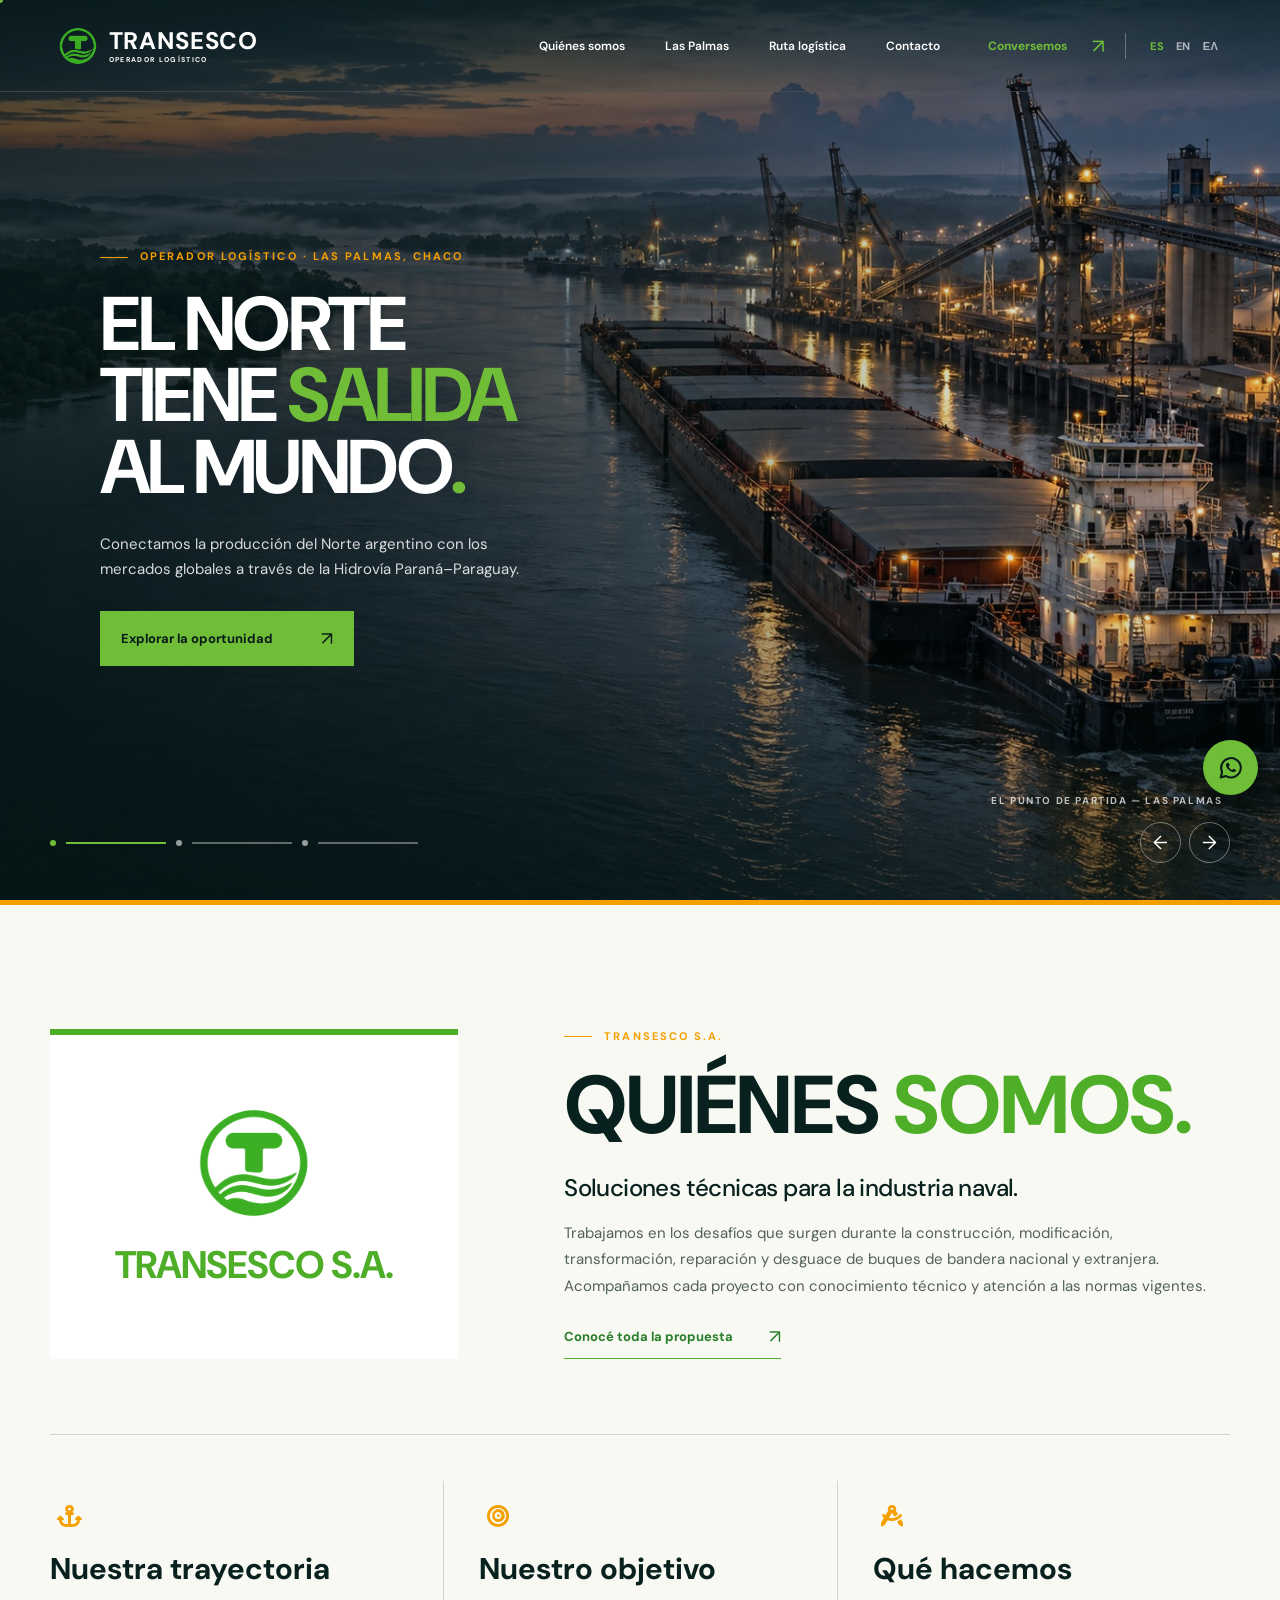
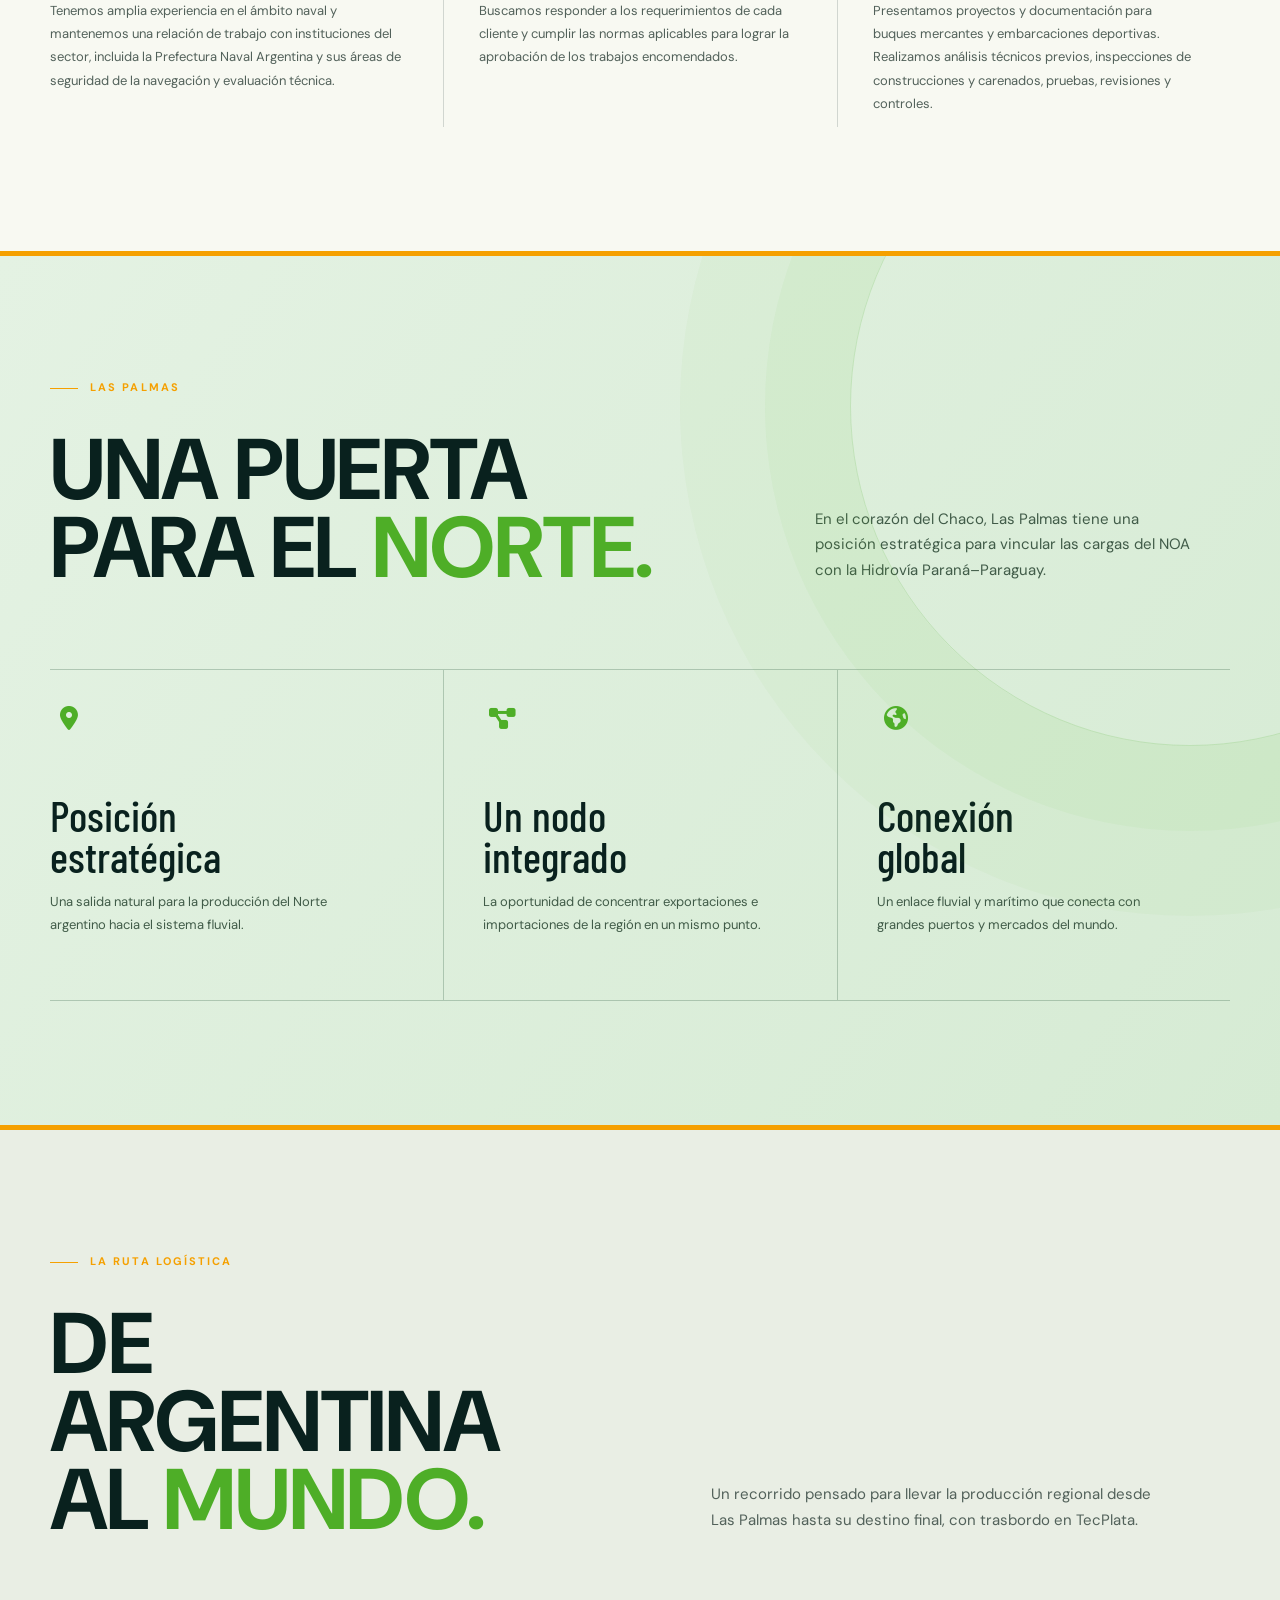
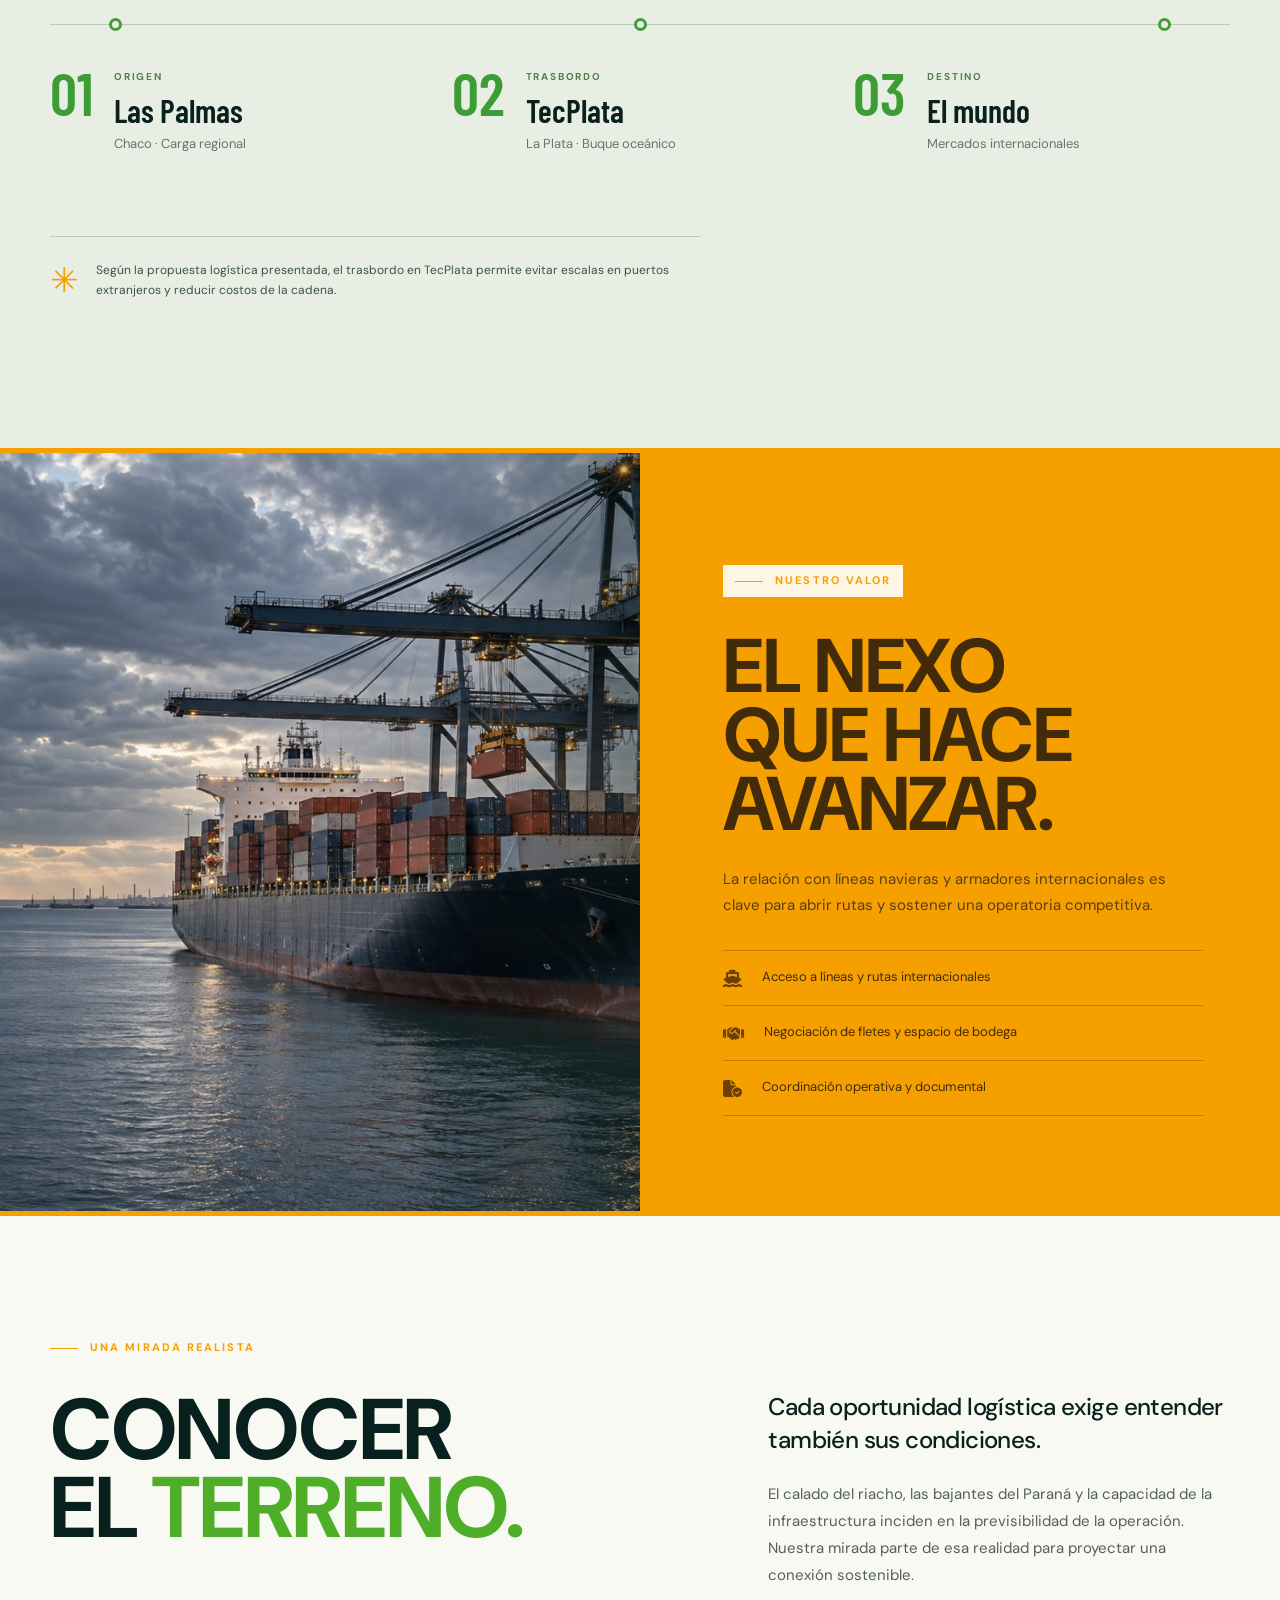
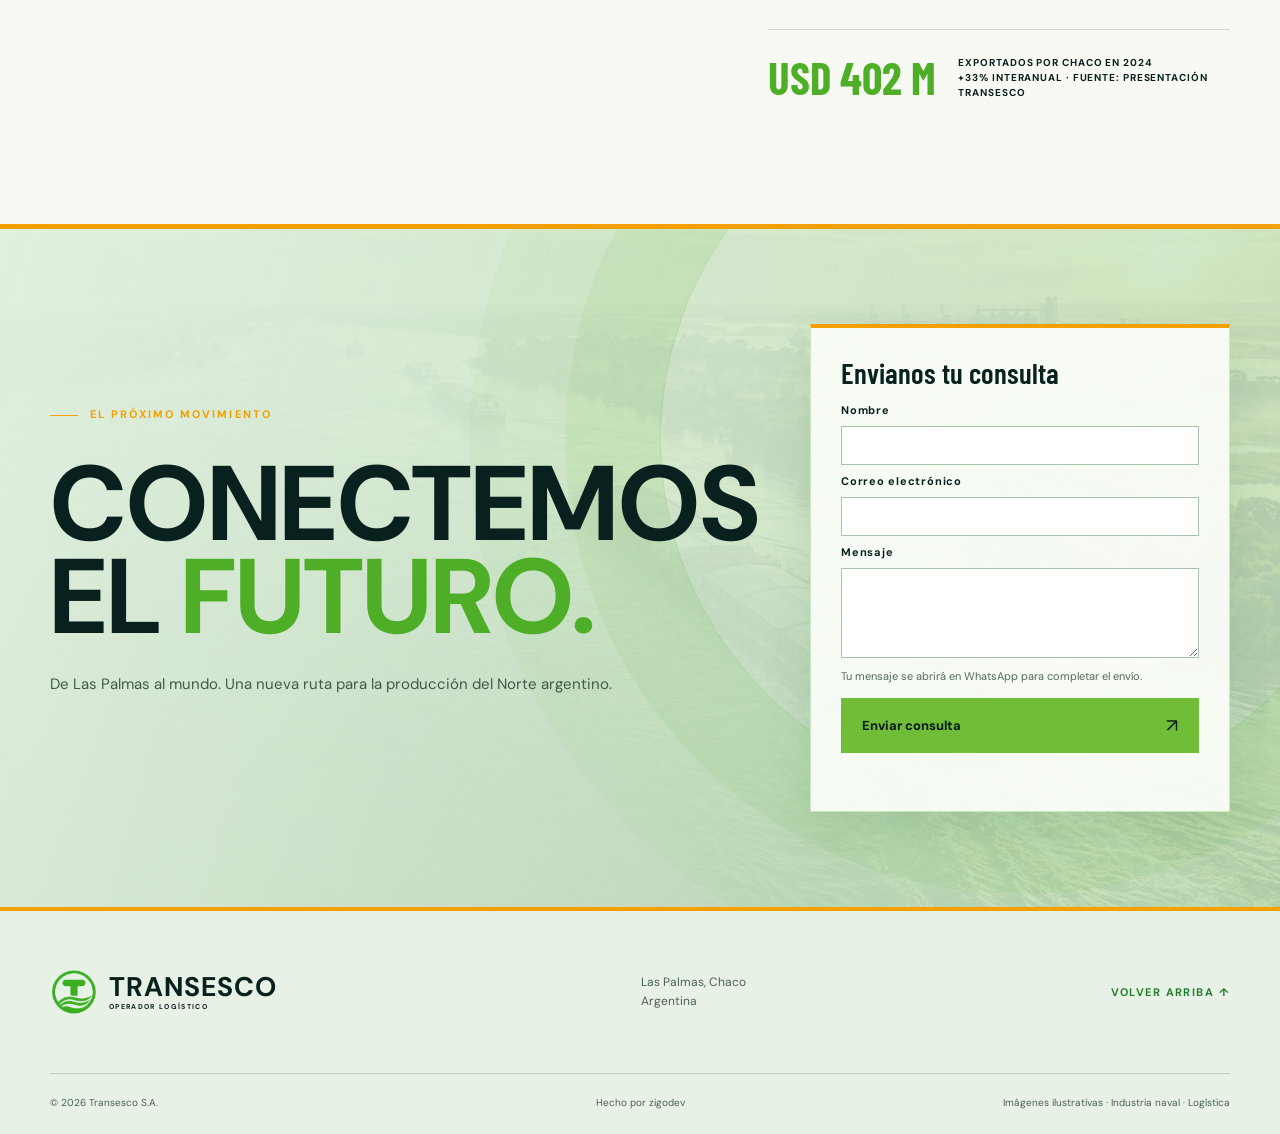
==== commit 485c72d3: "Remove remaining section numbers and hero marker" ====
--- a/index.html
+++ b/index.html
@@ -47,7 +47,7 @@
             <p class="hero-copy">Conectamos la producción del Norte argentino con los mercados globales a través de la Hidrovía Paraná–Paraguay.</p>
             <a class="button button-lime" href="#oportunidad">Explorar la oportunidad <span aria-hidden="true">↗</span></a>
           </div>
-          <span class="hero-caption">01 / EL PUNTO DE PARTIDA — LAS PALMAS</span>
+          <span class="hero-caption">EL PUNTO DE PARTIDA — LAS PALMAS</span>
         </div>
         <div class="hero-slide" style="--slide-image: url('assets/hero-hidrovia.jpg')" aria-hidden="true">
           <div class="hero-inner">
@@ -56,7 +56,7 @@
             <p class="hero-copy">Las Palmas abre una salida natural para las cargas del NOA y acerca la región a los principales puertos.</p>
             <a class="button button-lime" href="#ruta">Conocer la ruta <span aria-hidden="true">↗</span></a>
           </div>
-          <span class="hero-caption">02 / NAVEGACIÓN FLUVIAL</span>
+          <span class="hero-caption">NAVEGACIÓN FLUVIAL</span>
         </div>
         <div class="hero-slide" style="--slide-image: url('assets/hero-oceano.jpg')" aria-hidden="true">
           <div class="hero-inner">
@@ -65,10 +65,10 @@
             <p class="hero-copy">Articulamos la operatoria fluvial y marítima con conocimiento del sector, sus actores y sus desafíos.</p>
             <a class="button button-lime" href="/quienes-somos.html">Conocer Transesco <span aria-hidden="true">↗</span></a>
           </div>
-          <span class="hero-caption">03 / CONEXIÓN INTERNACIONAL</span>
+          <span class="hero-caption">CONEXIÓN INTERNACIONAL</span>
         </div>
         <div class="hero-controls" aria-label="Controles de la galería">
-          <div class="slide-progress"><button class="slide-tab is-active" type="button" aria-label="Ver slide 1" aria-current="true"><span>01</span><i></i></button><button class="slide-tab" type="button" aria-label="Ver slide 2"><span>02</span><i></i></button><button class="slide-tab" type="button" aria-label="Ver slide 3"><span>03</span><i></i></button></div>
+          <div class="slide-progress"><button class="slide-tab is-active" type="button" aria-label="Ver slide 1" aria-current="true"><span class="slide-dot" aria-hidden="true"></span><i></i></button><button class="slide-tab" type="button" aria-label="Ver slide 2"><span class="slide-dot" aria-hidden="true"></span><i></i></button><button class="slide-tab" type="button" aria-label="Ver slide 3"><span class="slide-dot" aria-hidden="true"></span><i></i></button></div>
           <div class="slide-arrows"><button class="slide-prev" type="button" aria-label="Slide anterior">←</button><button class="slide-next" type="button" aria-label="Slide siguiente">→</button></div>
         </div>
         <div class="hero-edge" aria-hidden="true">HIDROVÍA PARANÁ–PARAGUAY · ARGENTINA</div>
--- a/styles.css
+++ b/styles.css
@@ -170,3 +170,4 @@
 }
 @media(max-height:700px) and (min-width:769px){.hero h1,.hero h2{font-size:62px}}
 @media(max-height:680px) and (max-width:480px){.hero h1,.hero h2{font-size:40px}}
+.slide-dot{width:6px;height:6px;border-radius:50%;background:currentColor;flex:none}
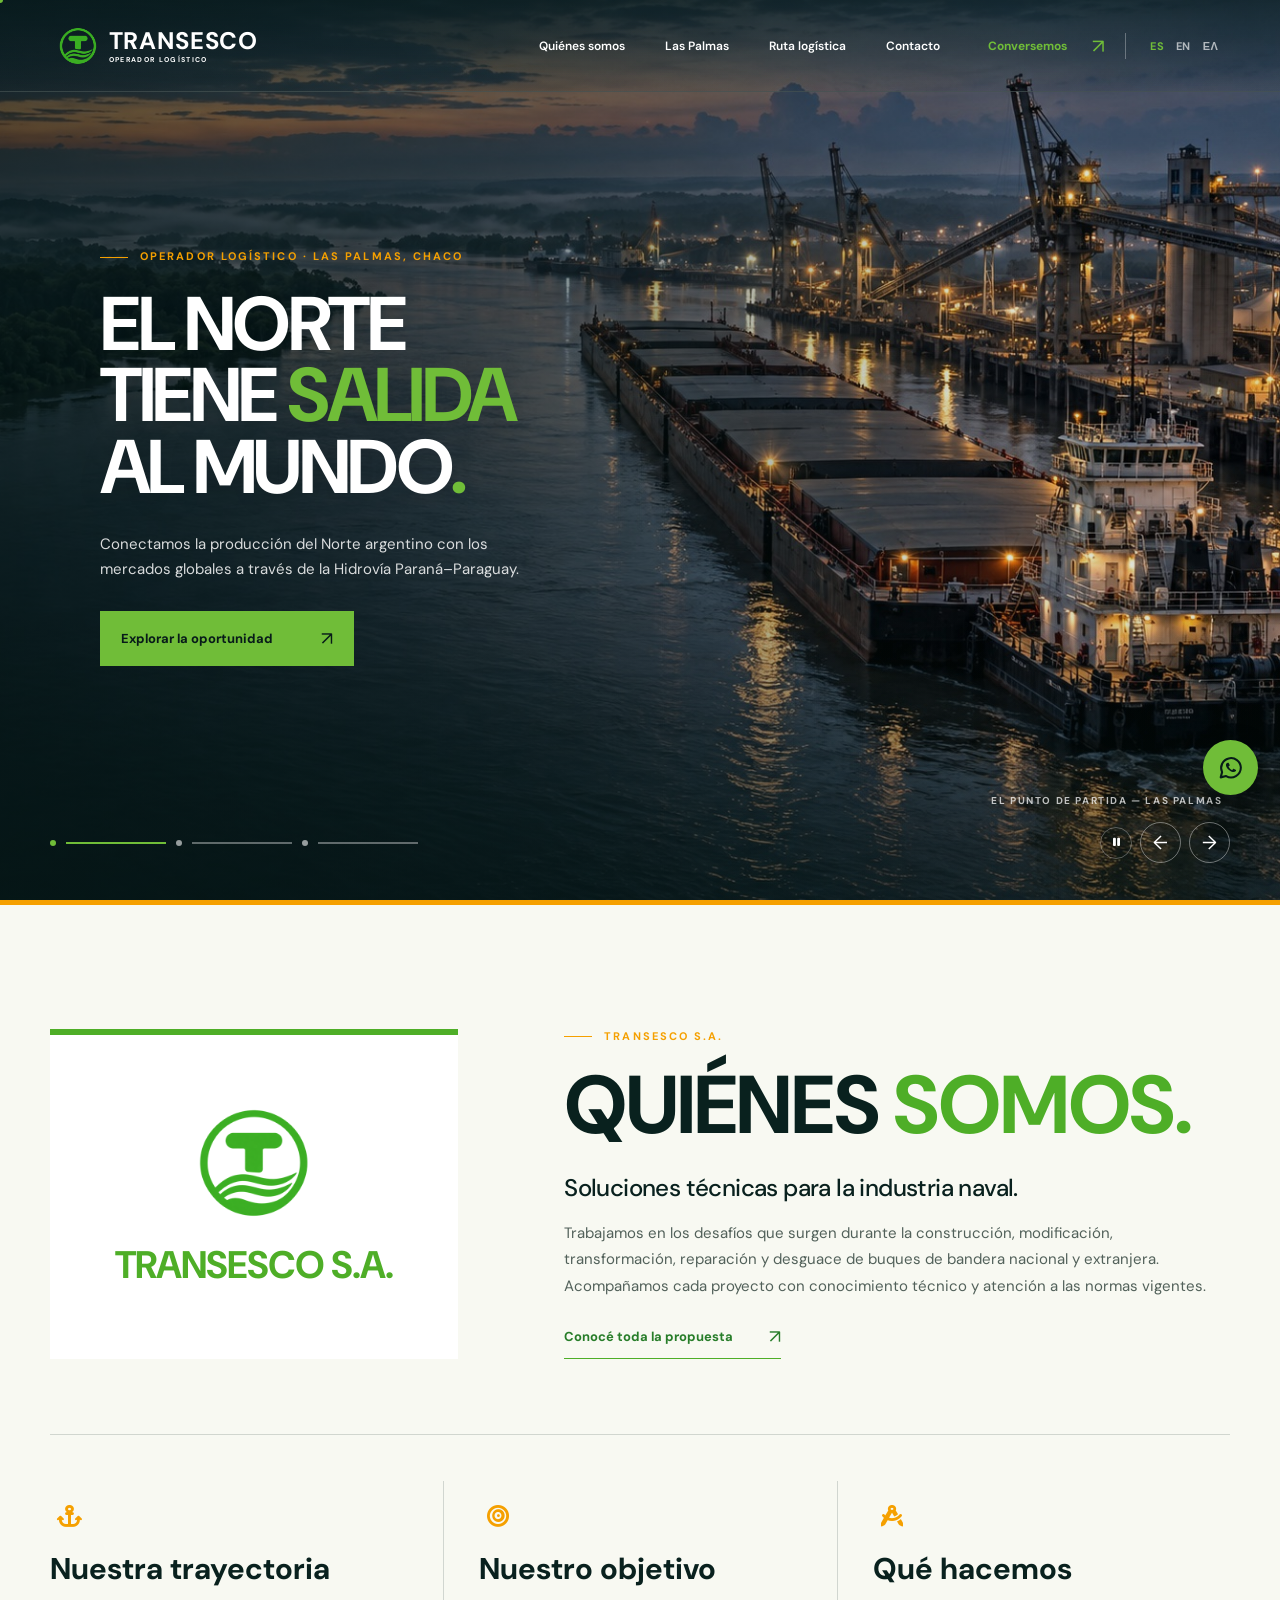
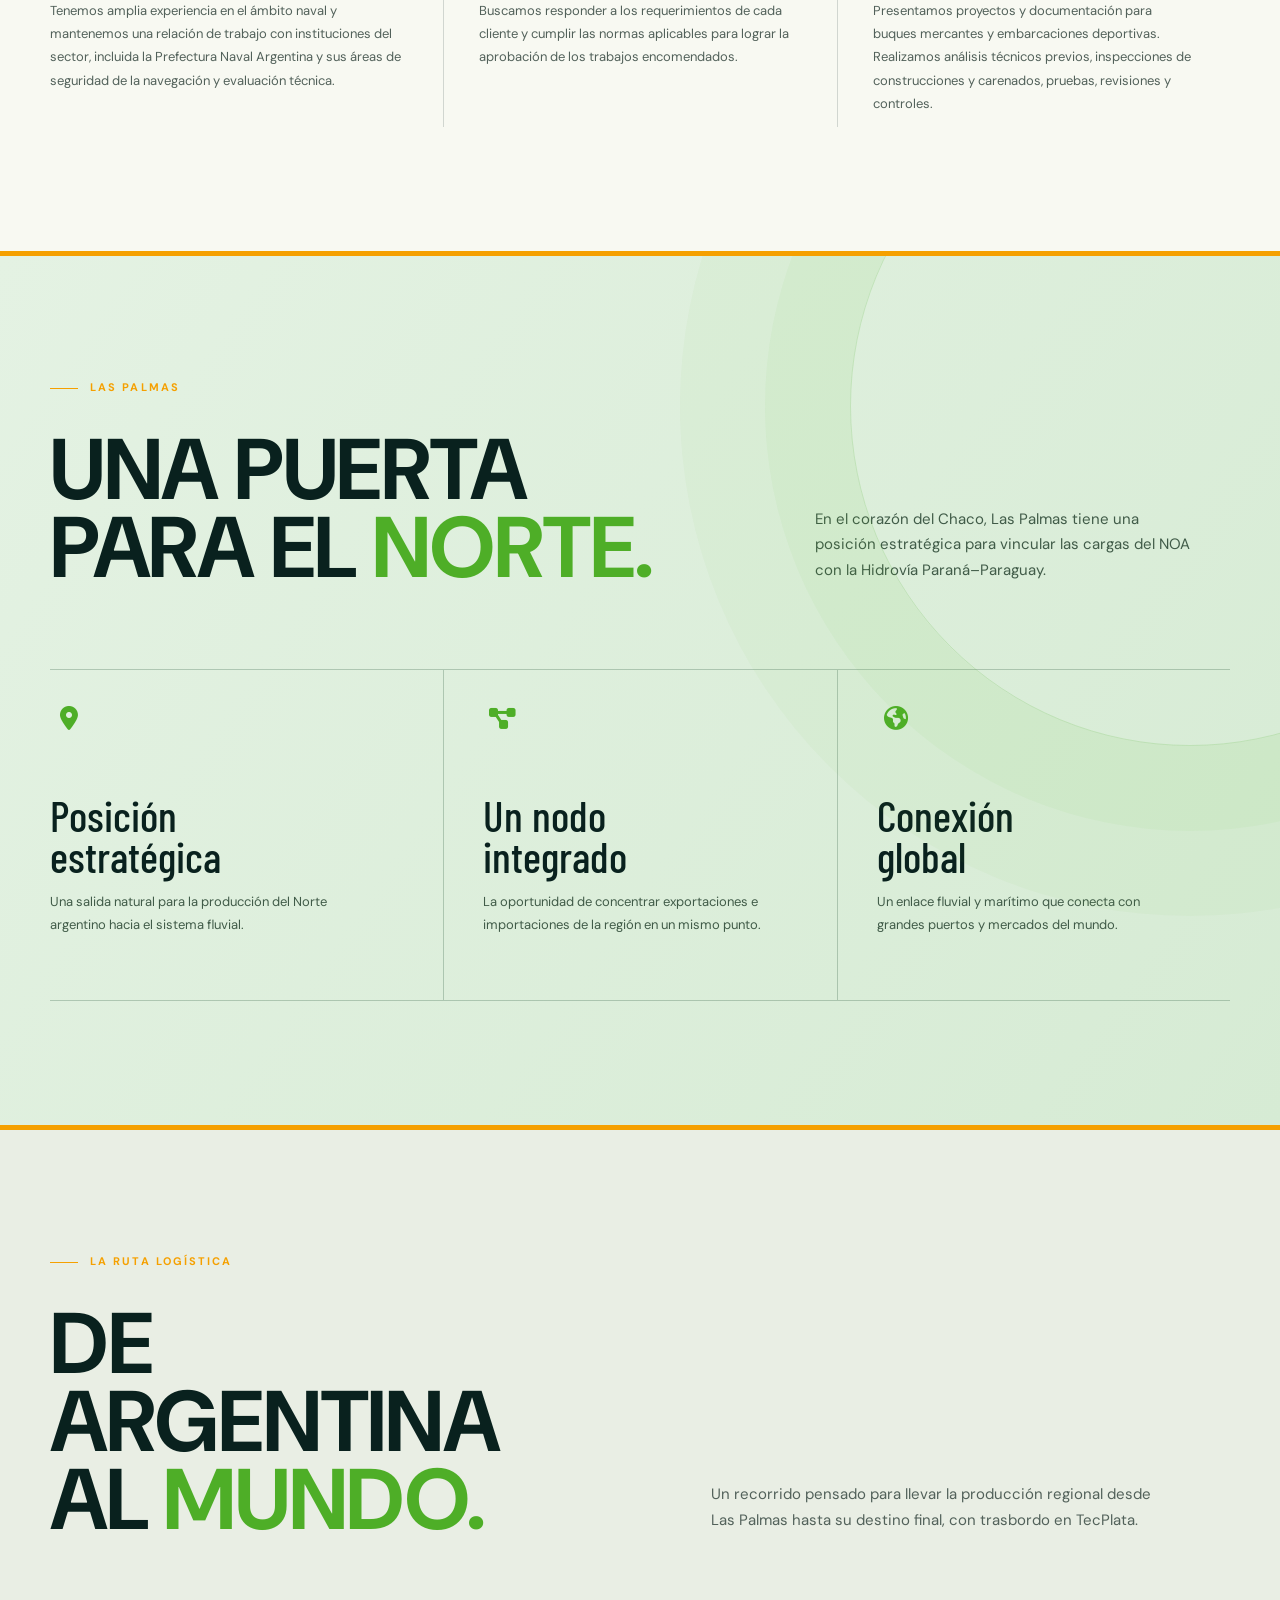
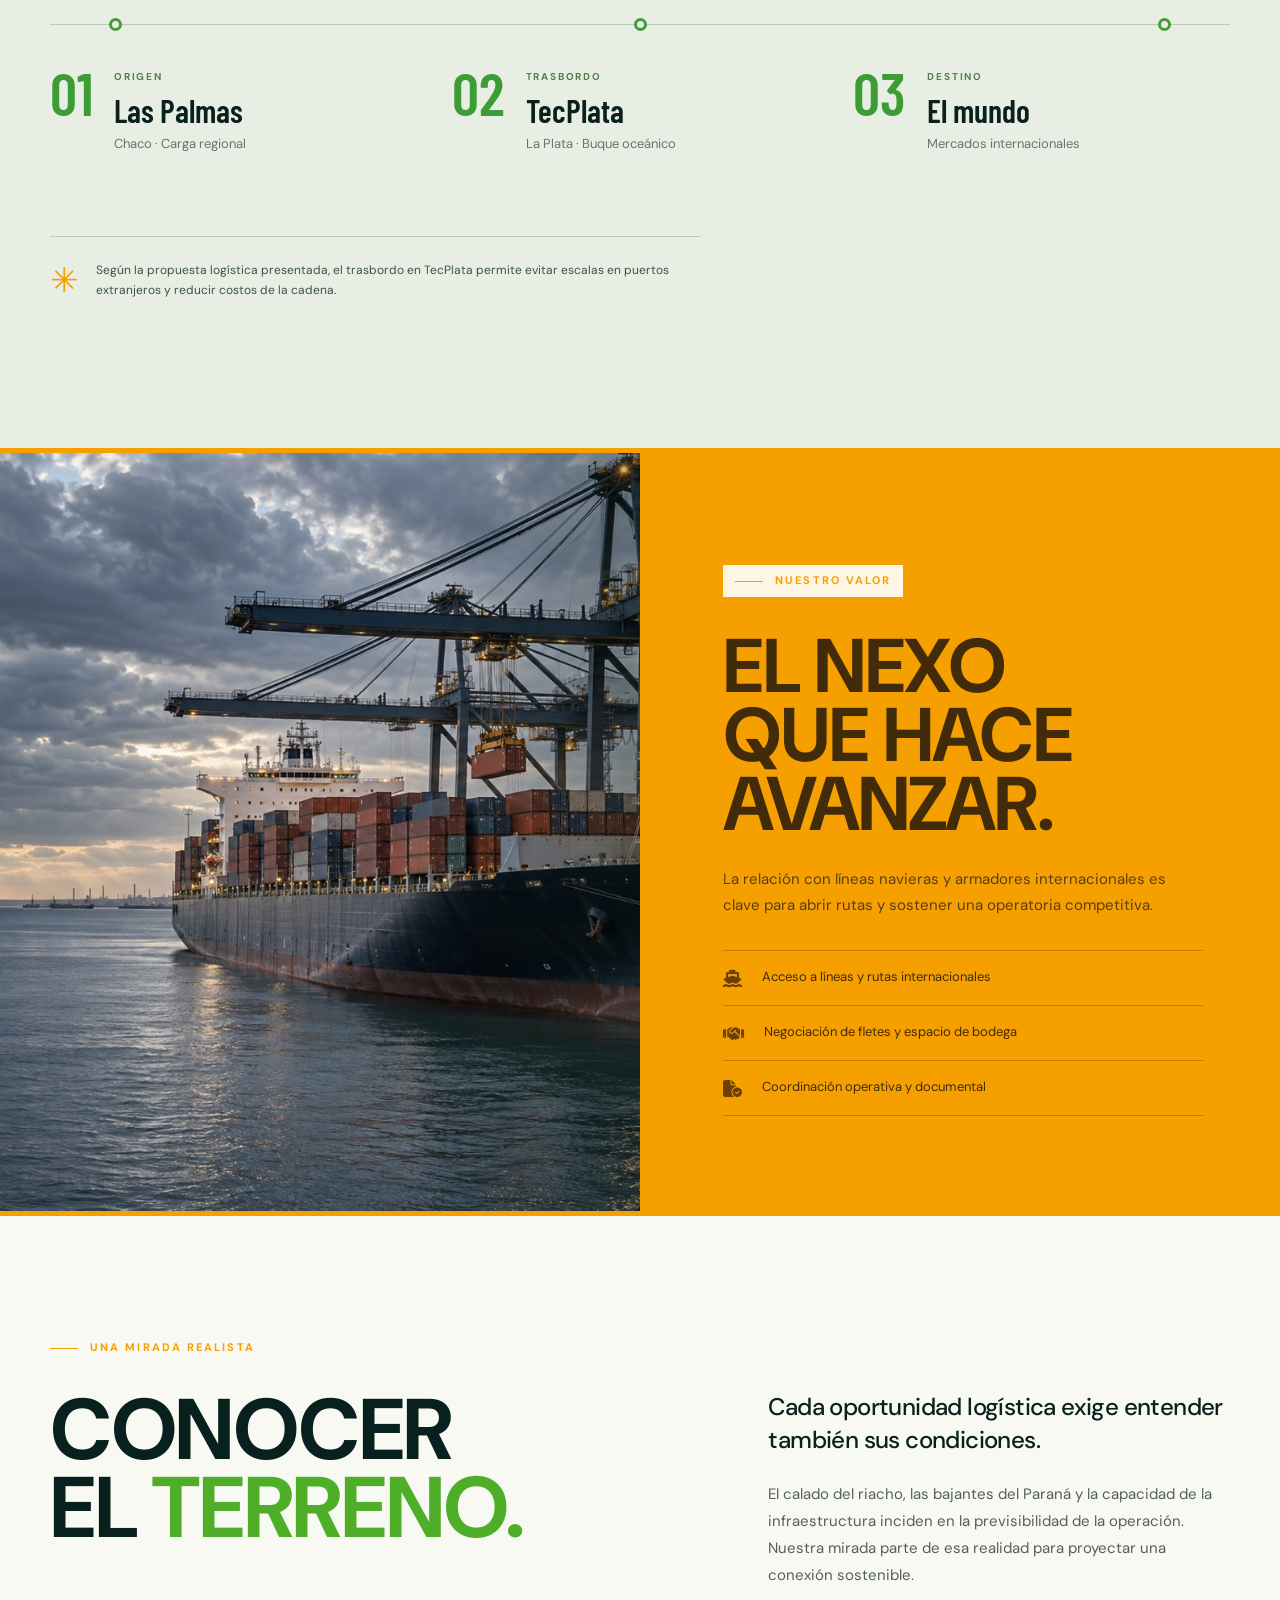
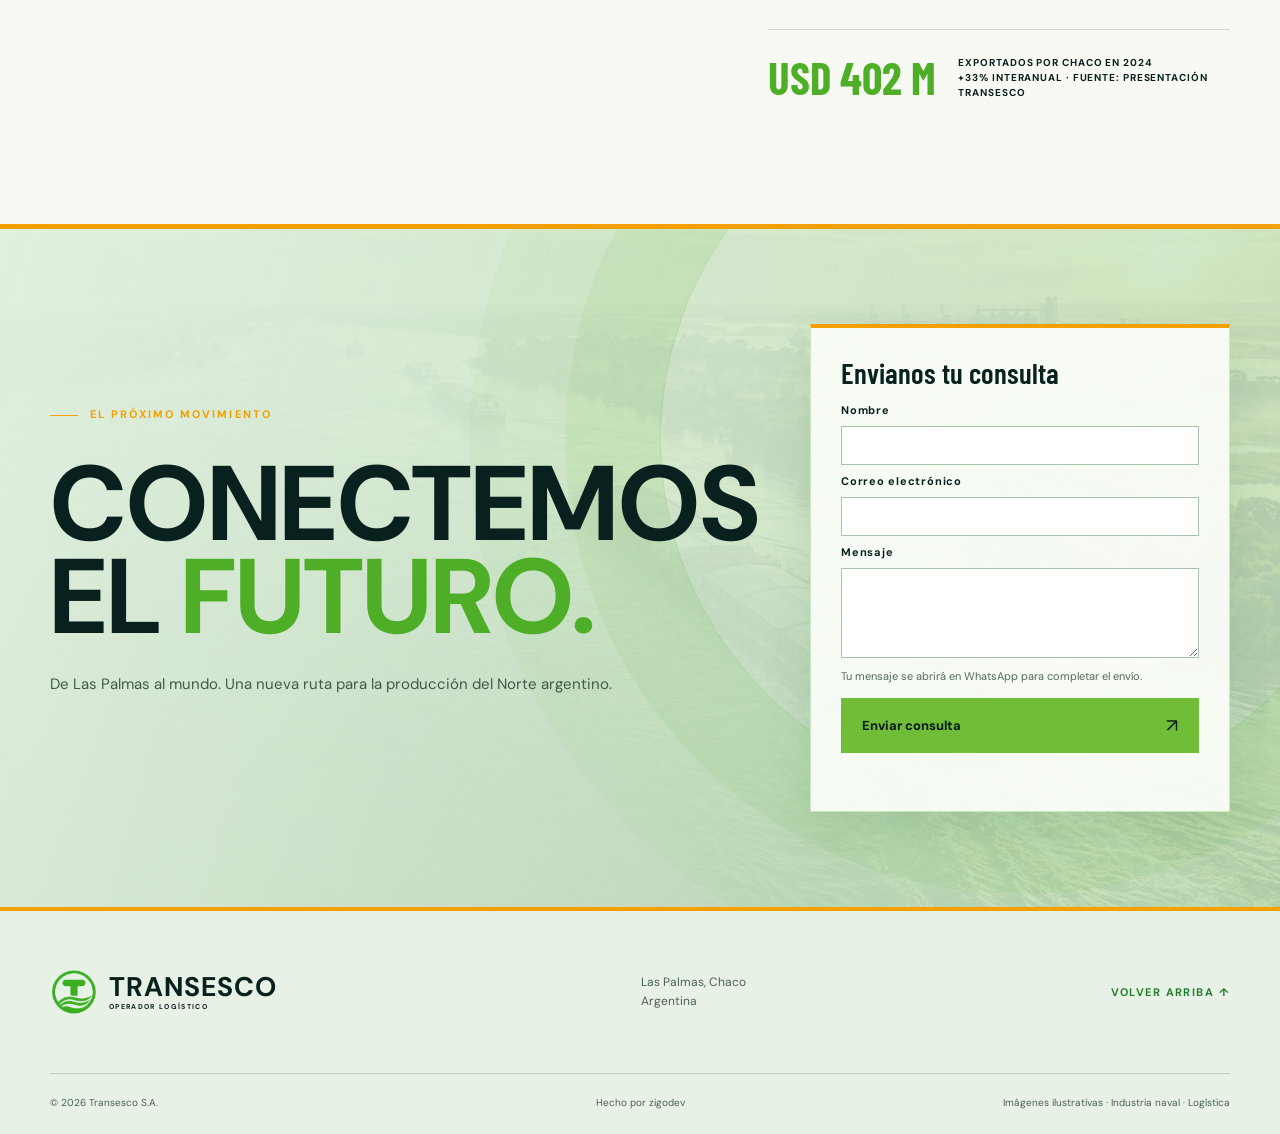
==== commit 984b309e: "Add slideshow pause control" ====
--- a/index.html
+++ b/index.html
@@ -69,7 +69,7 @@
         </div>
         <div class="hero-controls" aria-label="Controles de la galería">
           <div class="slide-progress"><button class="slide-tab is-active" type="button" aria-label="Ver slide 1" aria-current="true"><span class="slide-dot" aria-hidden="true"></span><i></i></button><button class="slide-tab" type="button" aria-label="Ver slide 2"><span class="slide-dot" aria-hidden="true"></span><i></i></button><button class="slide-tab" type="button" aria-label="Ver slide 3"><span class="slide-dot" aria-hidden="true"></span><i></i></button></div>
-          <div class="slide-arrows"><button class="slide-prev" type="button" aria-label="Slide anterior">←</button><button class="slide-next" type="button" aria-label="Slide siguiente">→</button></div>
+          <div class="slide-arrows"><button class="slide-toggle" type="button" aria-label="Pausar slideshow" aria-pressed="false"><i class="fa-solid fa-pause" aria-hidden="true"></i></button><button class="slide-prev" type="button" aria-label="Slide anterior">←</button><button class="slide-next" type="button" aria-label="Slide siguiente">→</button></div>
         </div>
         <div class="hero-edge" aria-hidden="true">HIDROVÍA PARANÁ–PARAGUAY · ARGENTINA</div>
         <div class="scroll-cue" aria-hidden="true"><span>DESCUBRÍ MÁS</span><i></i></div>
--- a/styles.css
+++ b/styles.css
@@ -171,3 +171,5 @@
 @media(max-height:700px) and (min-width:769px){.hero h1,.hero h2{font-size:62px}}
 @media(max-height:680px) and (max-width:480px){.hero h1,.hero h2{font-size:40px}}
 .slide-dot{width:6px;height:6px;border-radius:50%;background:currentColor;flex:none}
+.slide-arrows .slide-toggle{width:32px;height:32px;align-self:center;border-color:rgba(255,255,255,.3);font-size:11px}
+@media(max-width:480px){.slide-arrows .slide-toggle{width:29px;height:29px;font-size:10px}}
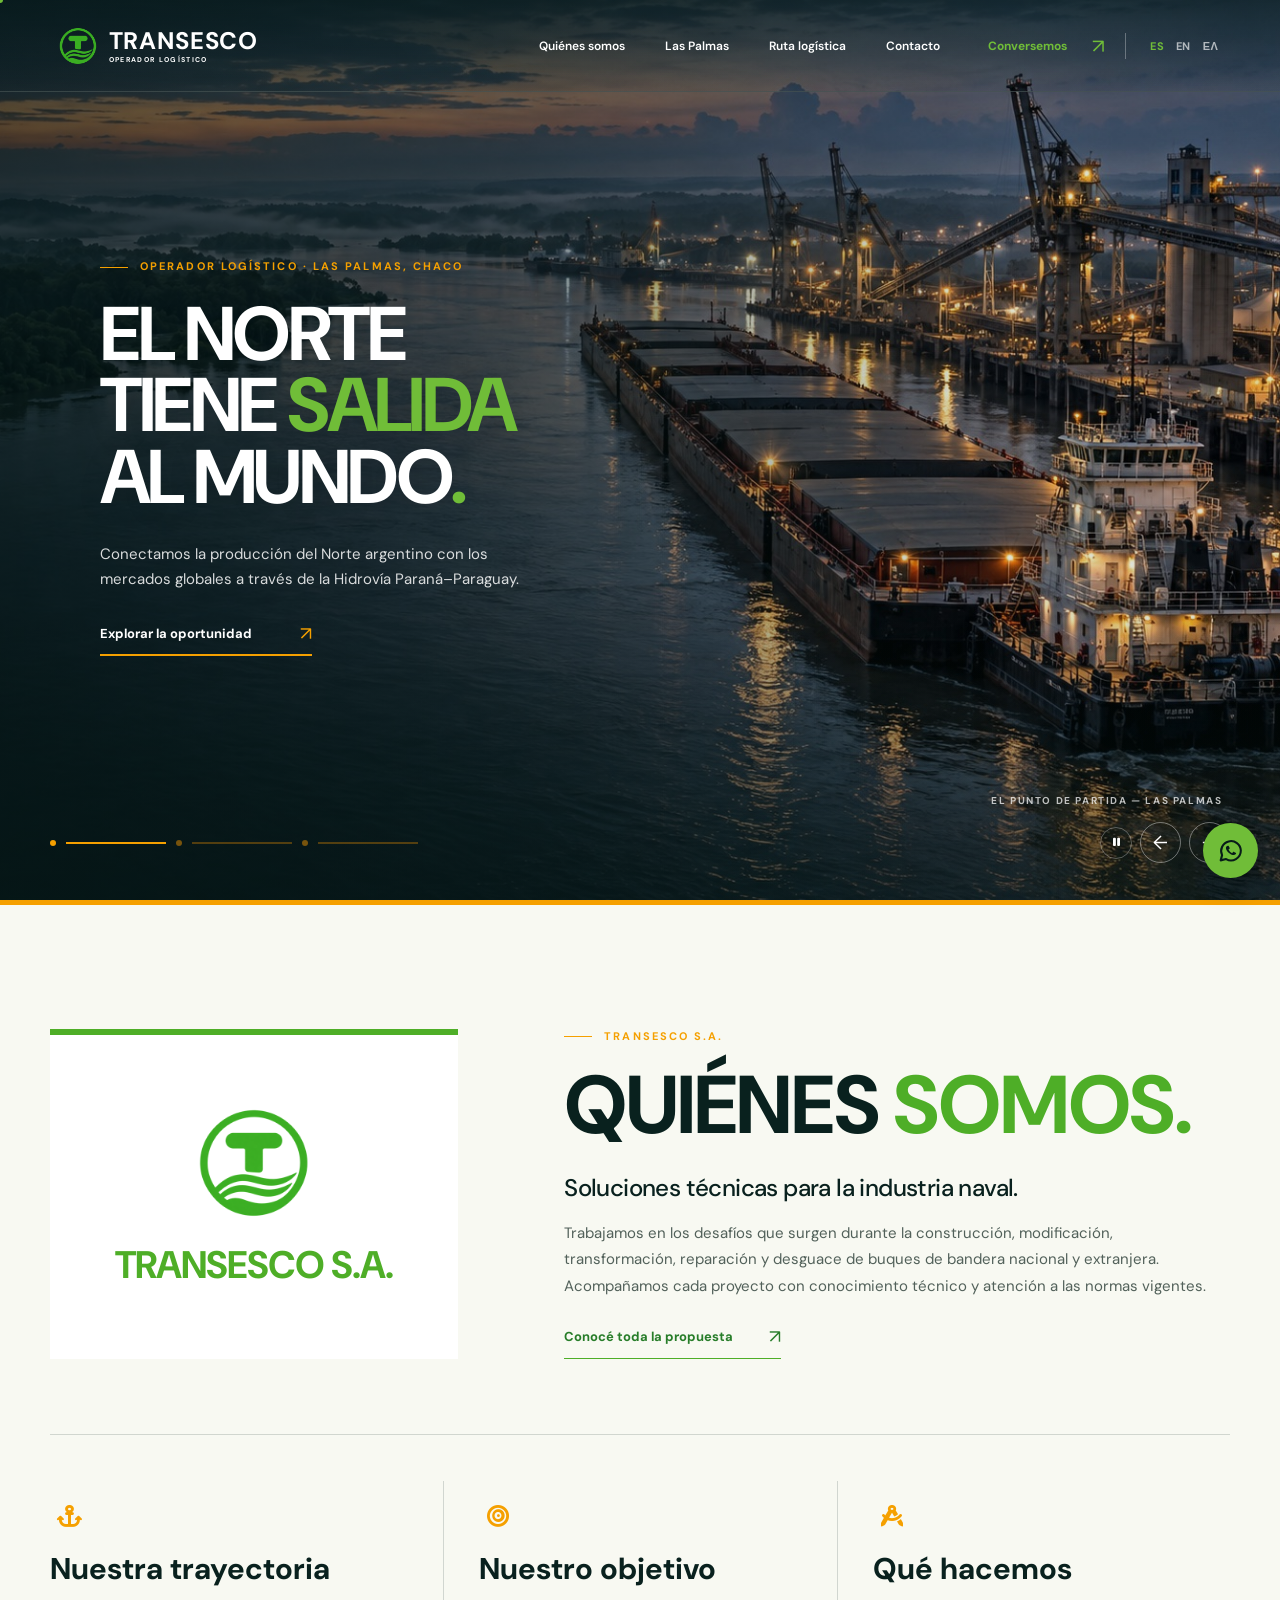
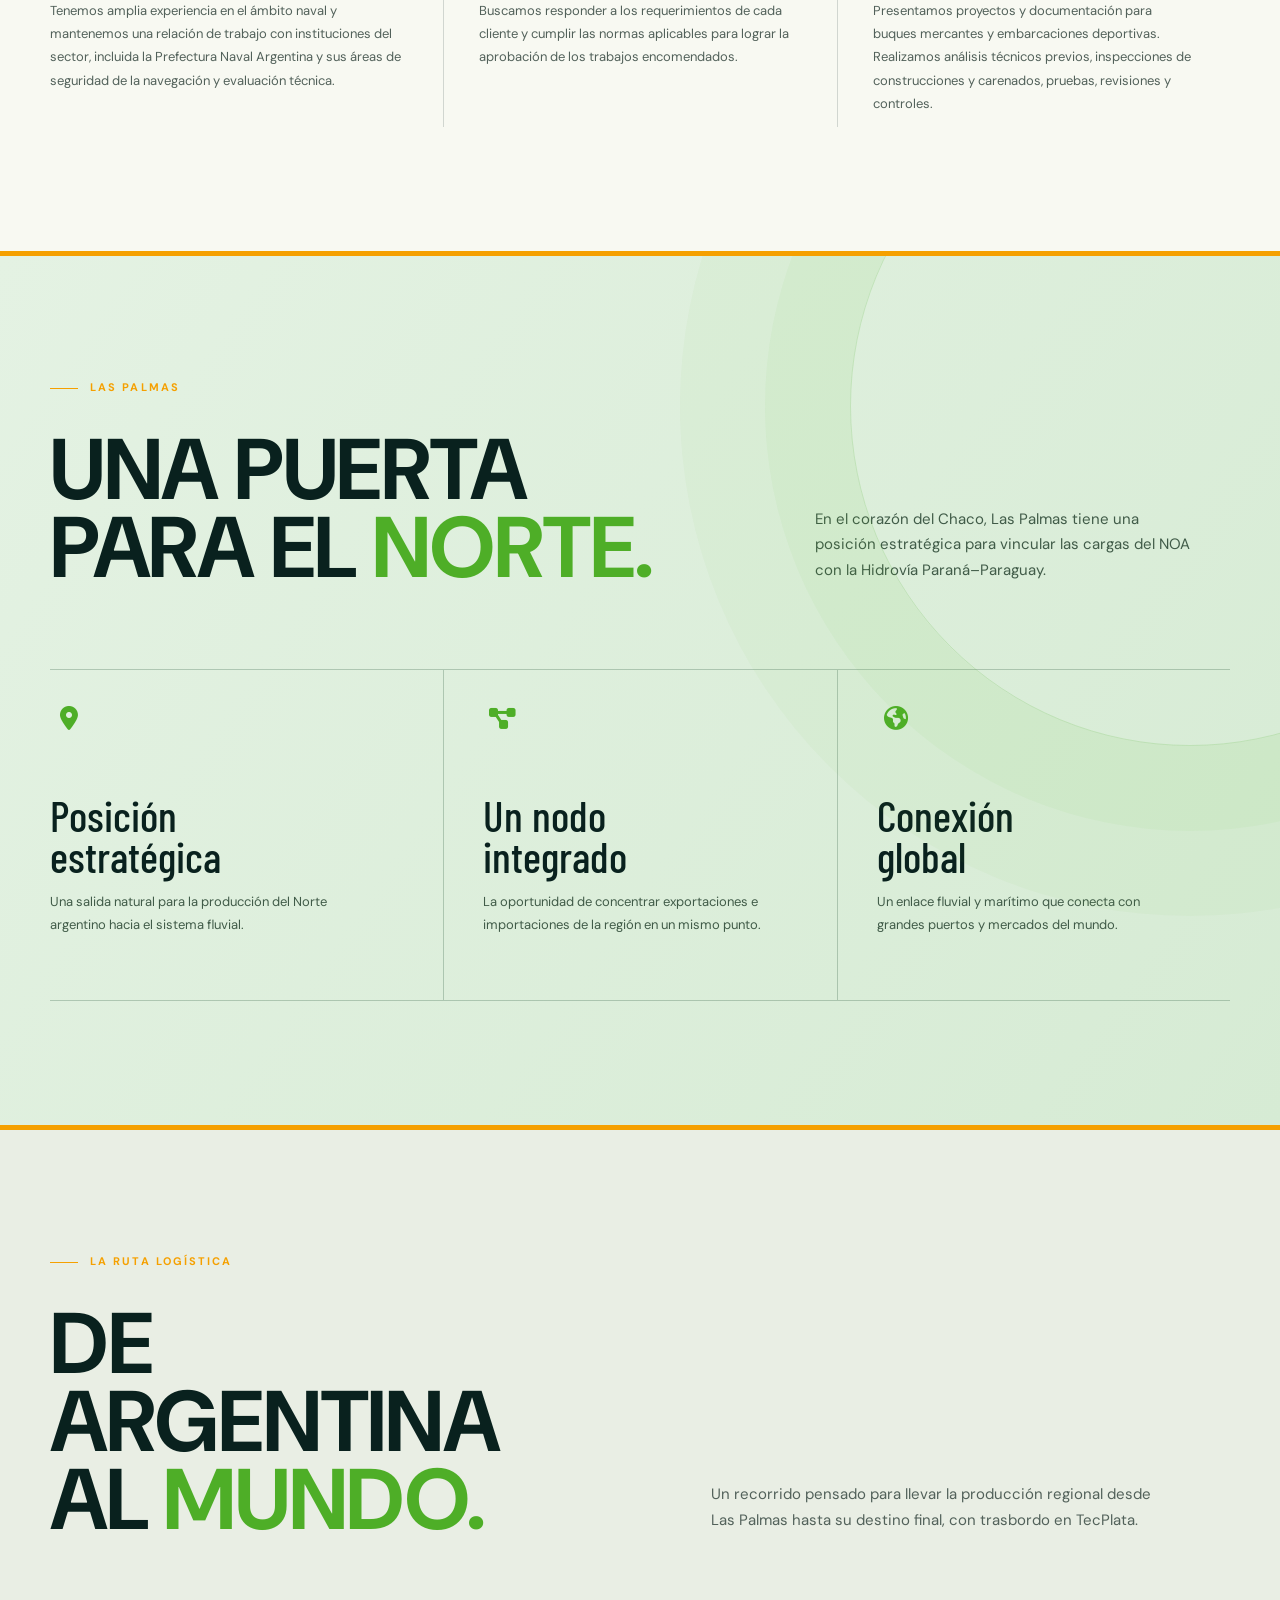
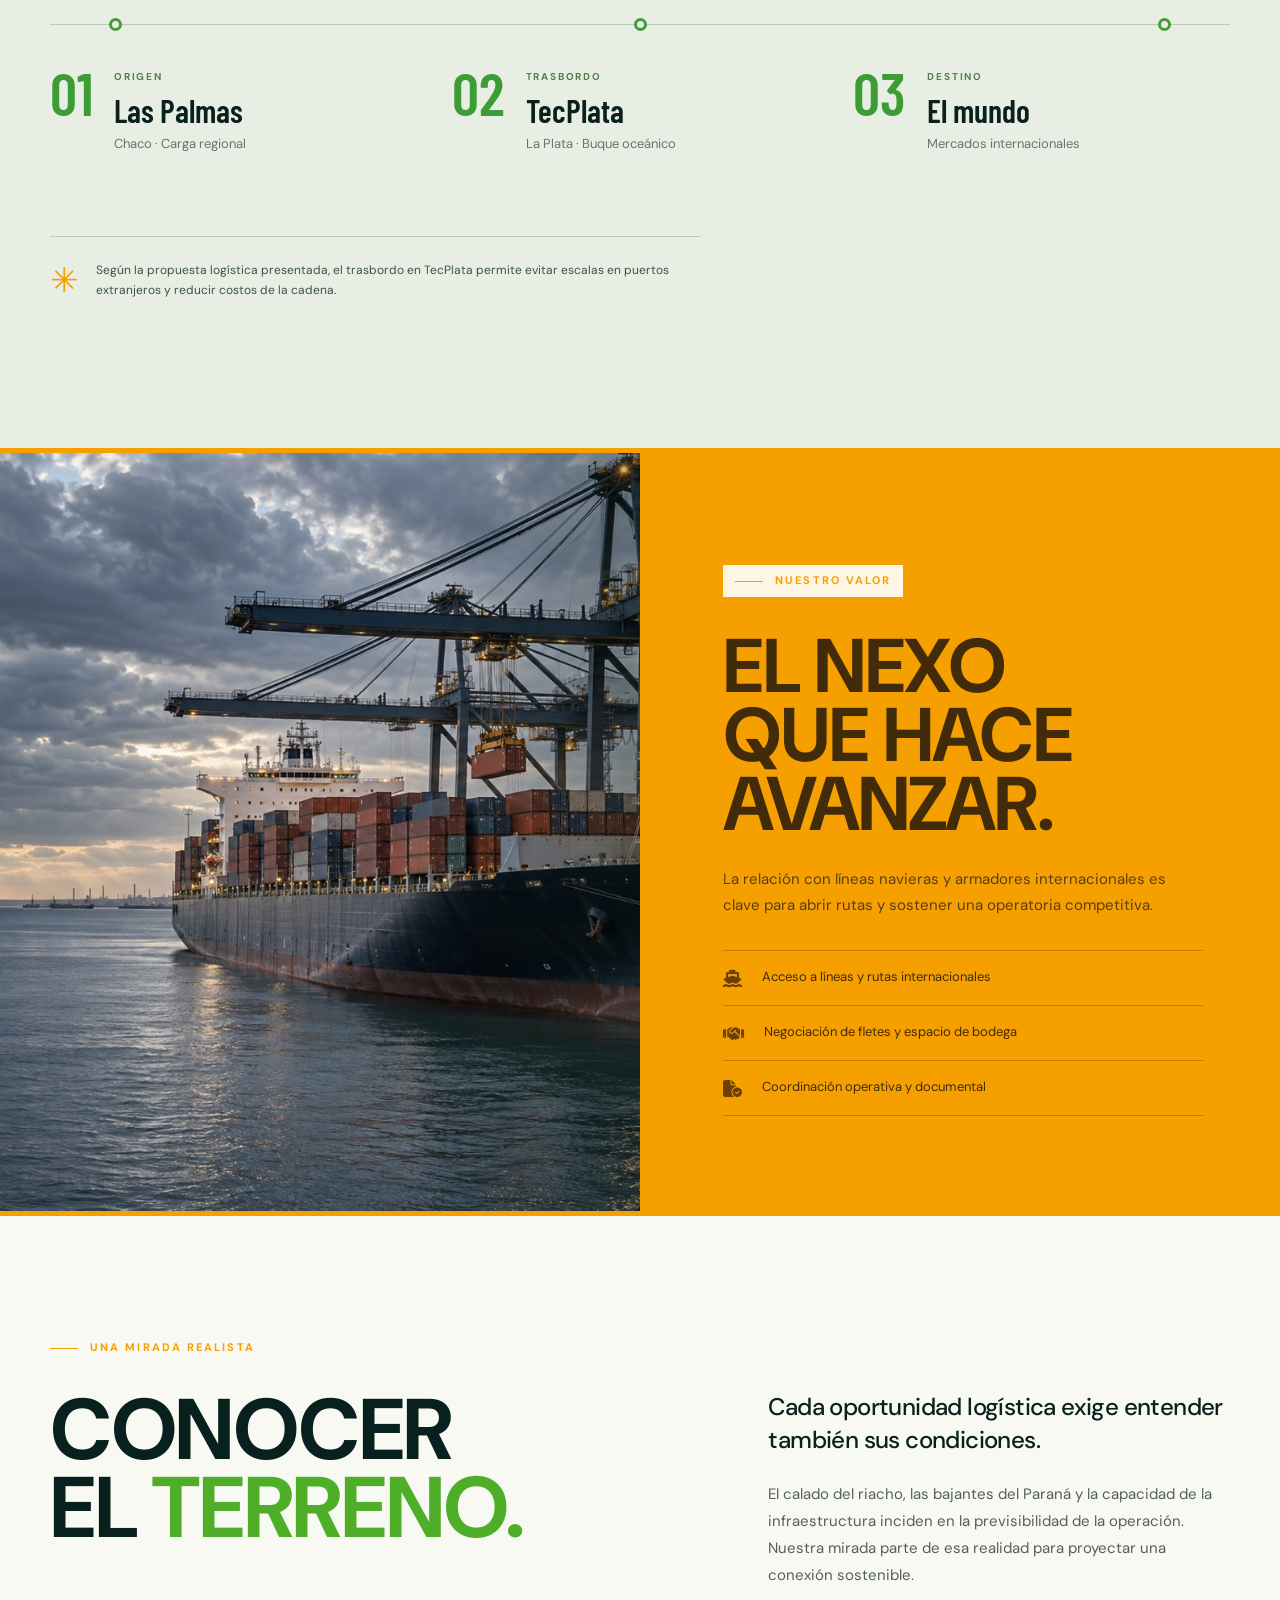
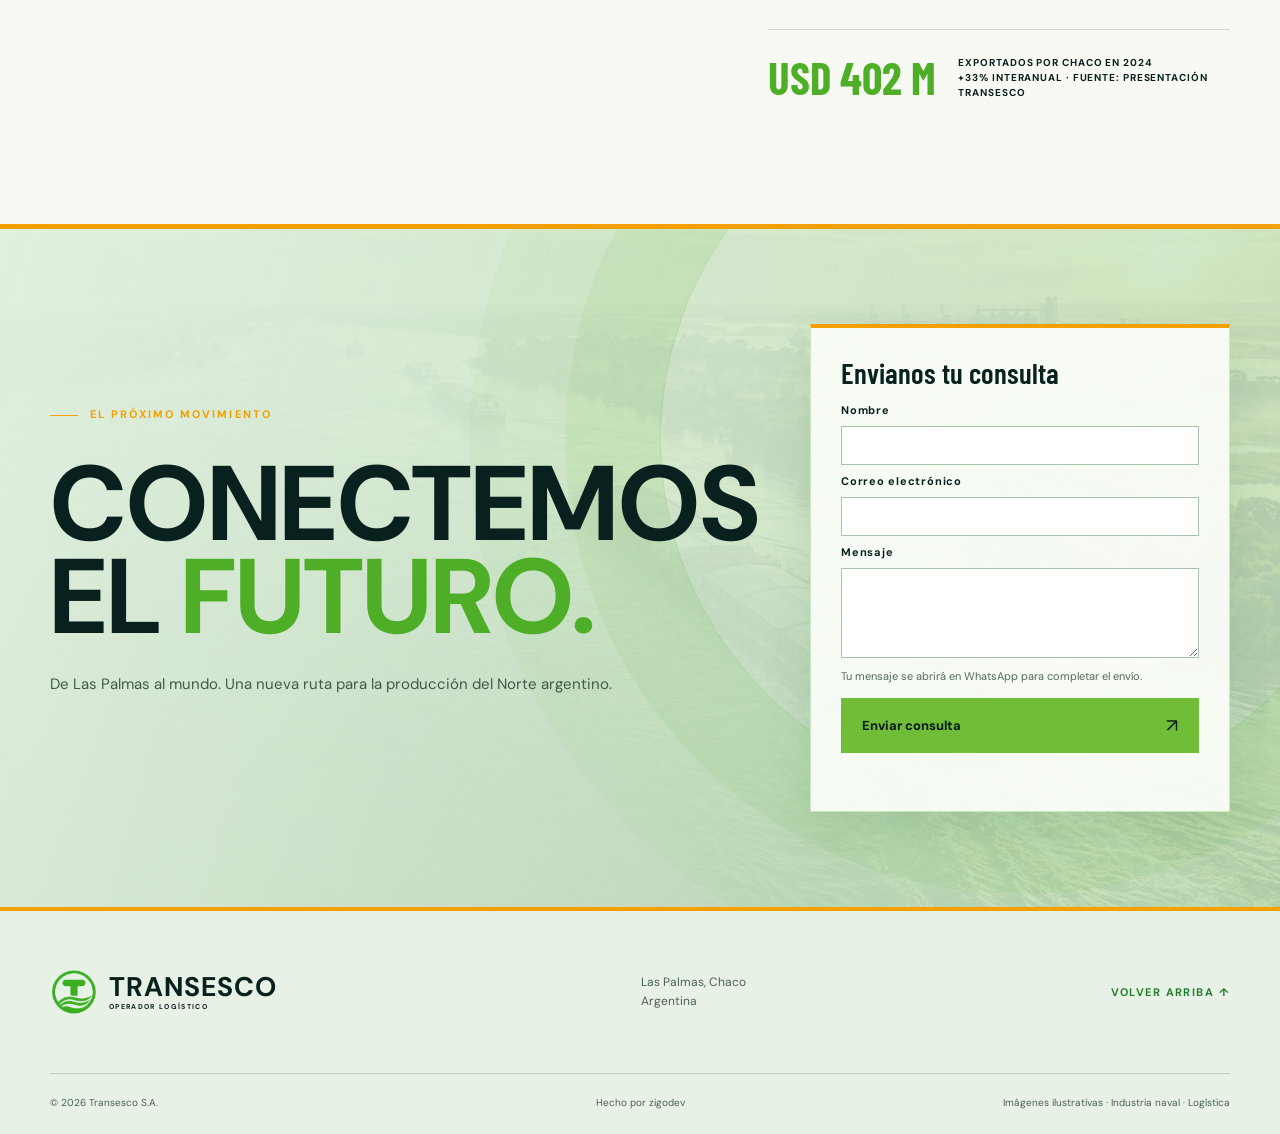
==== commit 6e1df4b1: "Fix about links and restyle hero controls" ====
--- a/index.html
+++ b/index.html
@@ -28,7 +28,7 @@
         <span>TRANSESCO<small>OPERADOR LOGÍSTICO</small></span>
       </a>
       <nav class="nav" id="nav" aria-label="Navegación principal">
-        <a href="/quienes-somos.html" data-about-link>Quiénes somos</a>
+        <a href="quienes-somos.html">Quiénes somos</a>
         <a href="#oportunidad">Las Palmas</a>
         <a href="#ruta">Ruta logística</a>
         <a href="#contacto">Contacto</a>
@@ -63,7 +63,7 @@
             <p class="eyebrow hero-eyebrow"><span class="eyebrow-line"></span> EXPERIENCIA NAVAL Y COMERCIO EXTERIOR</p>
             <h2>DE LA REGIÓN<br />A CADA <em>PUERTO</em><br />DEL MUNDO<span class="full-stop">.</span></h2>
             <p class="hero-copy">Articulamos la operatoria fluvial y marítima con conocimiento del sector, sus actores y sus desafíos.</p>
-            <a class="button button-lime" href="/quienes-somos.html">Conocer Transesco <span aria-hidden="true">↗</span></a>
+            <a class="button button-lime" href="quienes-somos.html">Conocer Transesco <span aria-hidden="true">↗</span></a>
           </div>
           <span class="hero-caption">CONEXIÓN INTERNACIONAL</span>
         </div>
@@ -79,7 +79,7 @@
         <div class="container company-section">
           <div class="company-intro reveal">
             <div class="company-mark" aria-hidden="true"><img src="assets/logo.png" alt="" /><strong>TRANSESCO S.A.</strong></div>
-            <div class="company-summary"><p class="eyebrow dark-eyebrow"><span class="eyebrow-line"></span> TRANSESCO S.A.</p><h2 class="section-title">QUIÉNES <em>SOMOS.</em></h2><p class="lead">Soluciones técnicas para la industria naval.</p><p>Trabajamos en los desafíos que surgen durante la construcción, modificación, transformación, reparación y desguace de buques de bandera nacional y extranjera. Acompañamos cada proyecto con conocimiento técnico y atención a las normas vigentes.</p><a class="text-link company-read-more" href="/quienes-somos.html">Conocé toda la propuesta <span aria-hidden="true">↗</span></a></div>
+            <div class="company-summary"><p class="eyebrow dark-eyebrow"><span class="eyebrow-line"></span> TRANSESCO S.A.</p><h2 class="section-title">QUIÉNES <em>SOMOS.</em></h2><p class="lead">Soluciones técnicas para la industria naval.</p><p>Trabajamos en los desafíos que surgen durante la construcción, modificación, transformación, reparación y desguace de buques de bandera nacional y extranjera. Acompañamos cada proyecto con conocimiento técnico y atención a las normas vigentes.</p><a class="text-link company-read-more" href="quienes-somos.html">Conocé toda la propuesta <span aria-hidden="true">↗</span></a></div>
           </div>
           <div class="company-details">
             <article class="company-card reveal"><span class="company-card-icon" aria-hidden="true"><i class="fa-solid fa-anchor"></i></span><h3>Nuestra trayectoria</h3><p>Tenemos amplia experiencia en el ámbito naval y mantenemos una relación de trabajo con instituciones del sector, incluida la Prefectura Naval Argentina y sus áreas de seguridad de la navegación y evaluación técnica.</p></article>
--- a/styles.css
+++ b/styles.css
@@ -173,3 +173,14 @@
 .slide-dot{width:6px;height:6px;border-radius:50%;background:currentColor;flex:none}
 .slide-arrows .slide-toggle{width:32px;height:32px;align-self:center;border-color:rgba(255,255,255,.3);font-size:11px}
 @media(max-width:480px){.slide-arrows .slide-toggle{width:29px;height:29px;font-size:10px}}
+
+/* Hero actions and progress use the orange accent from the brand system. */
+.hero .button.button-lime{min-height:auto;padding:0 0 8px;border-bottom:2px solid var(--brand-orange);background:transparent;color:#fff}
+.hero .button.button-lime:hover{background:transparent;color:var(--brand-orange)}
+.hero .button.button-lime span{color:var(--brand-orange)}
+.slide-tab{color:rgba(244,151,0,.48)}
+.slide-tab.is-active{color:var(--brand-orange)}
+.slide-tab i{background:rgba(244,151,0,.32)}
+.slide-tab.is-active i::after{background:var(--brand-orange)}
+.intro i{background:var(--brand-orange)}
+@media(max-width:480px){.hero .button.button-lime{min-height:auto}.slide-tab.is-active{border-bottom-color:var(--brand-orange)}}
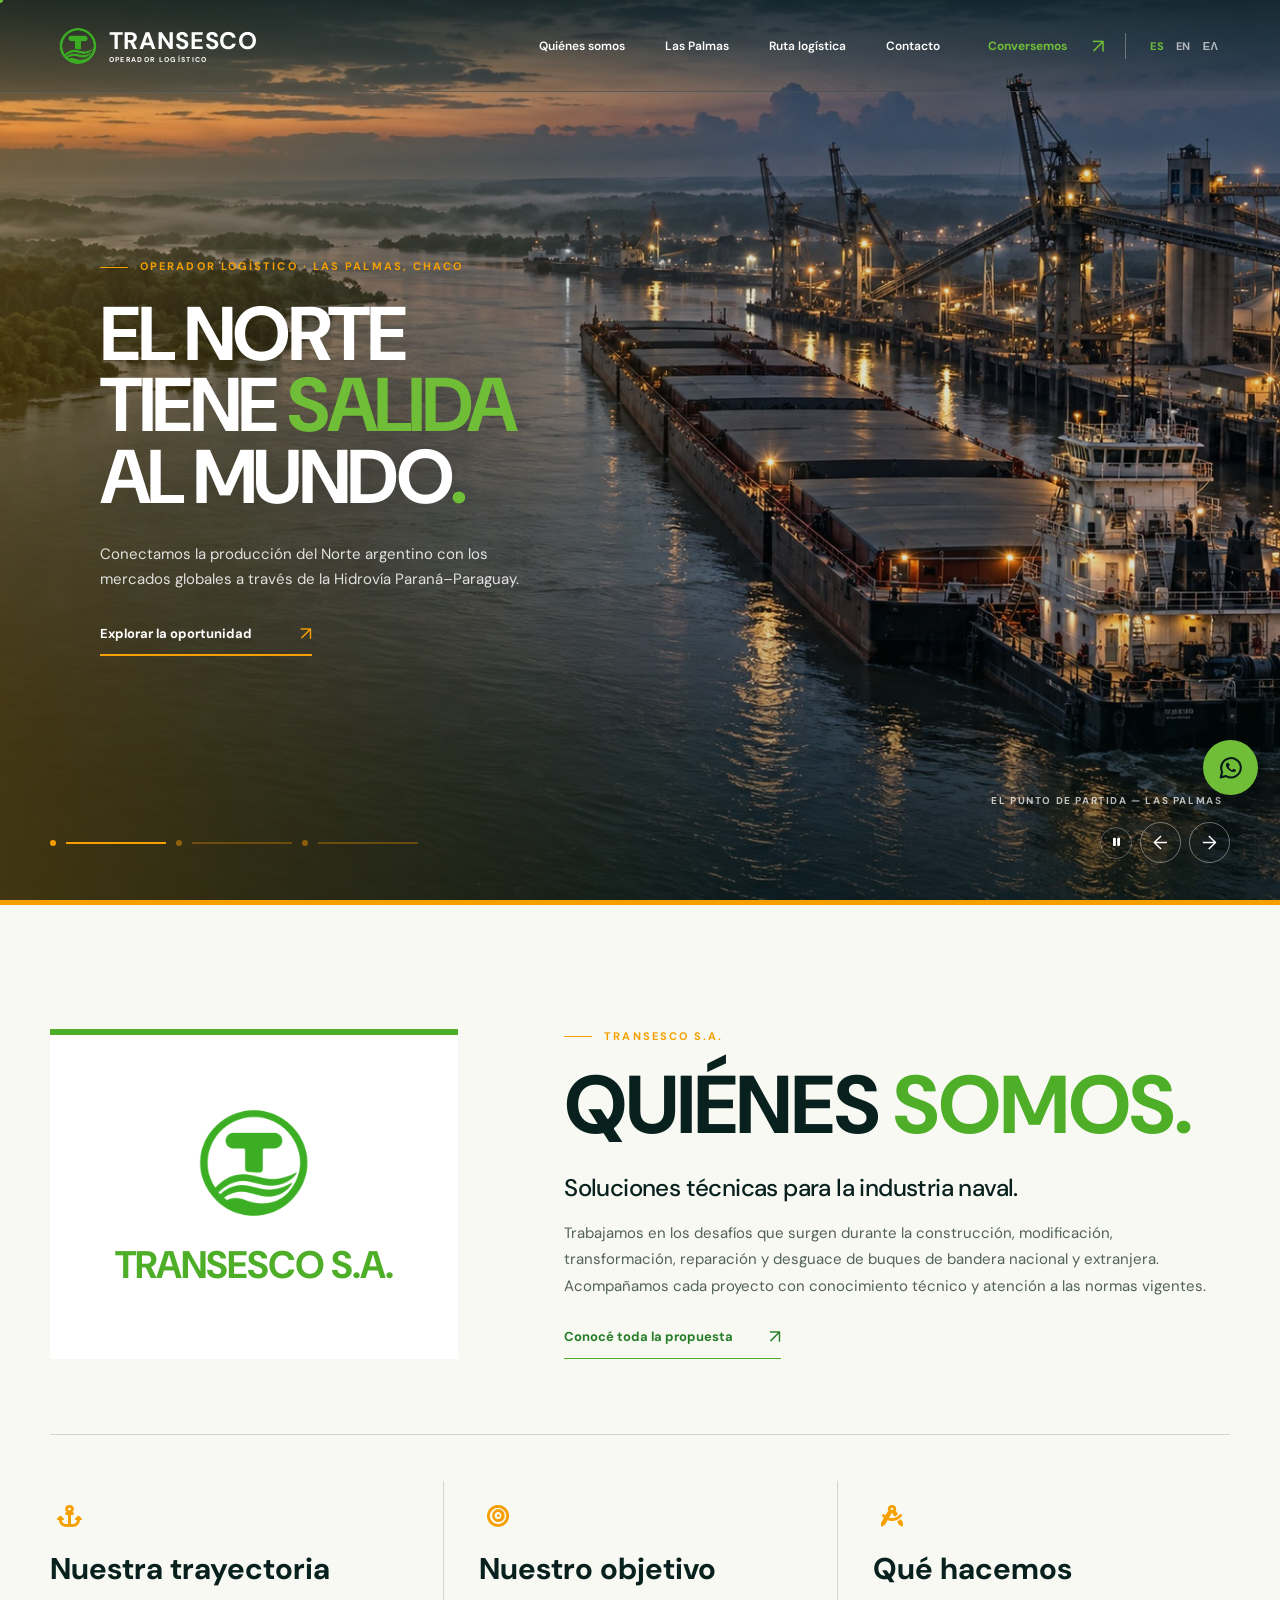
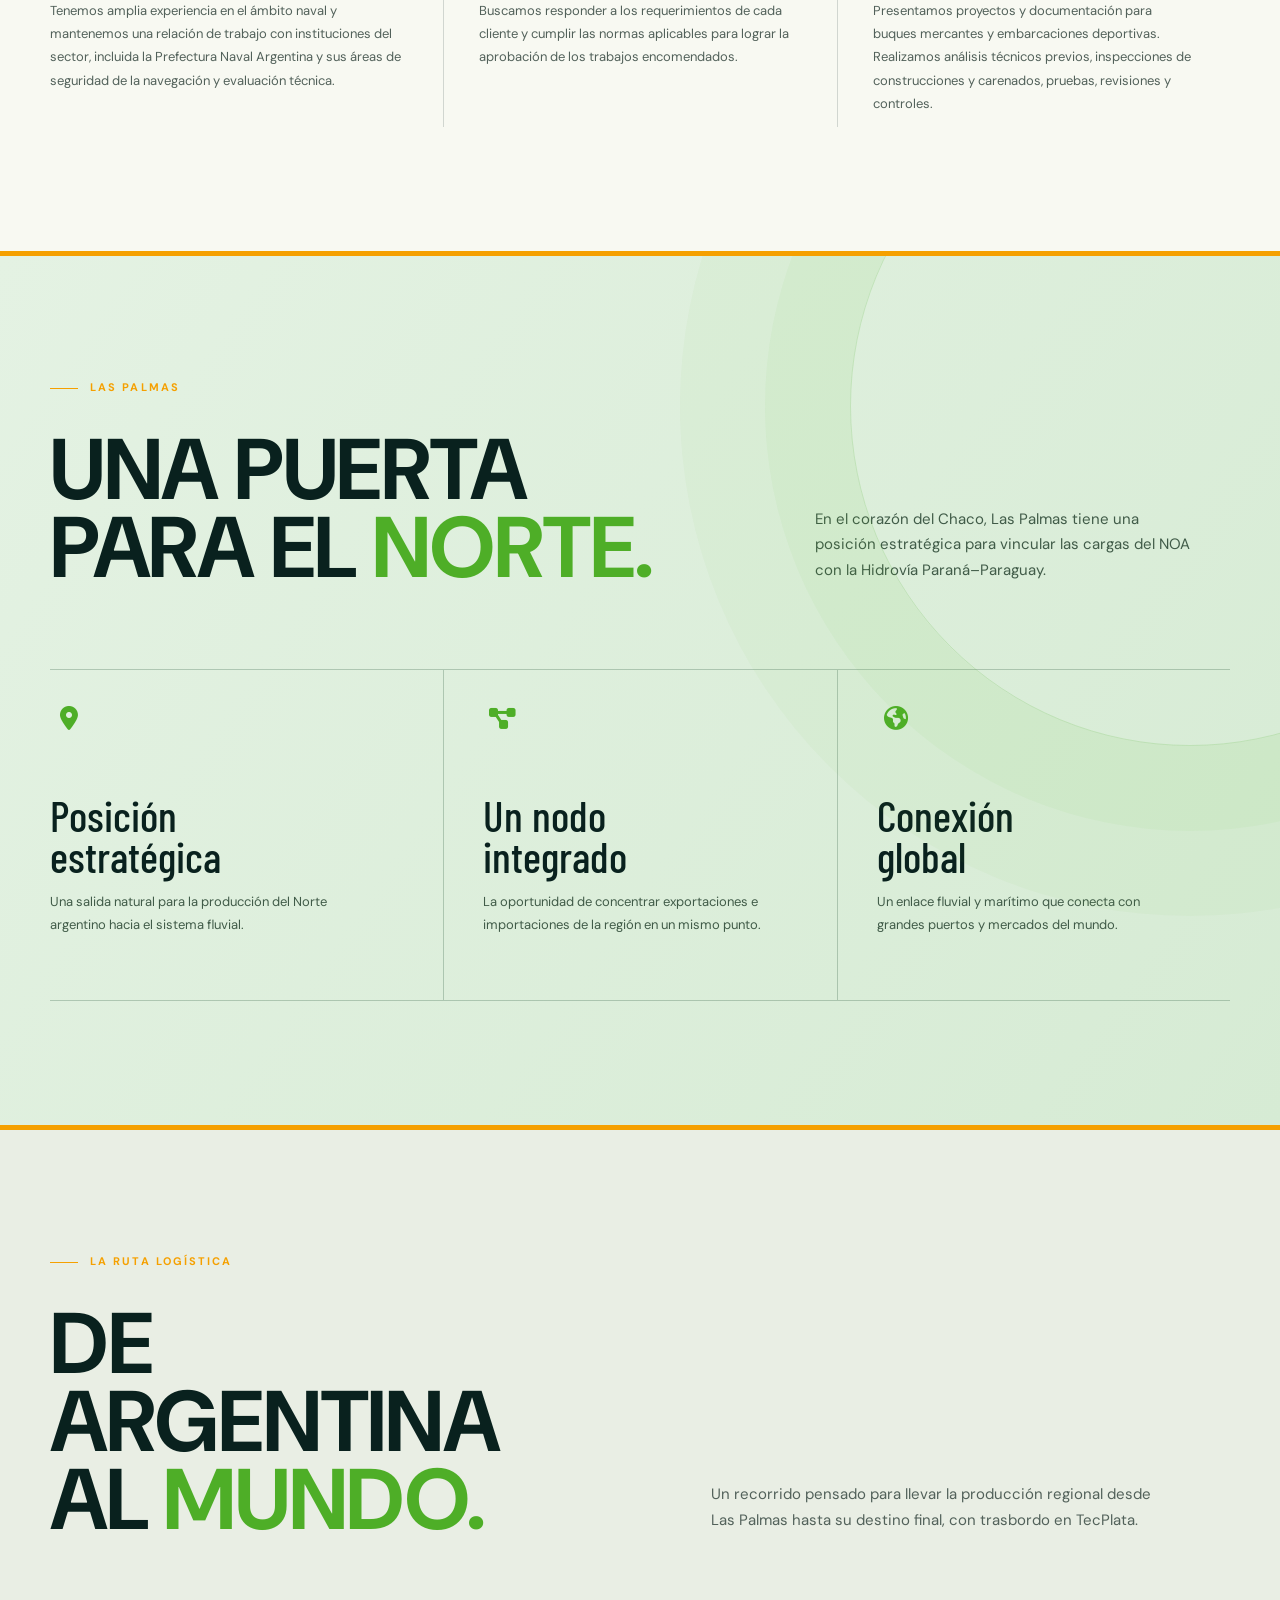
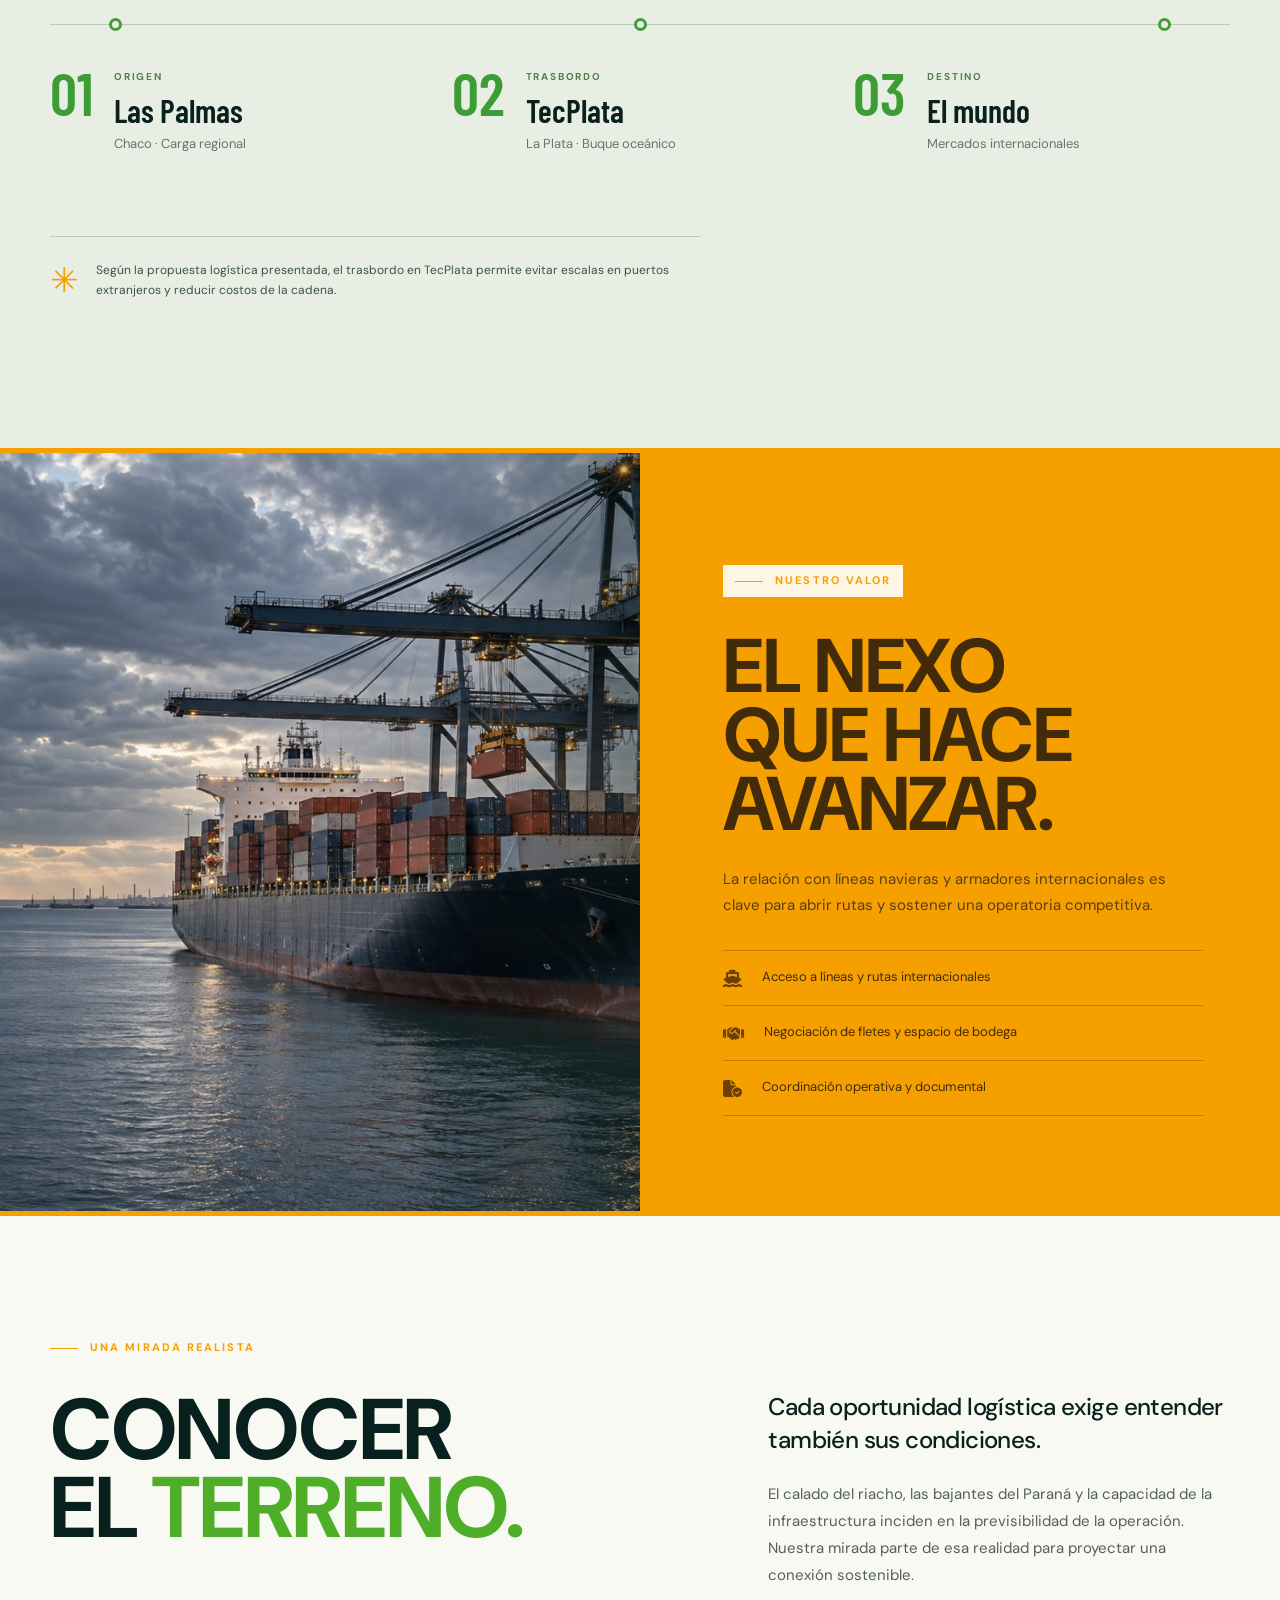
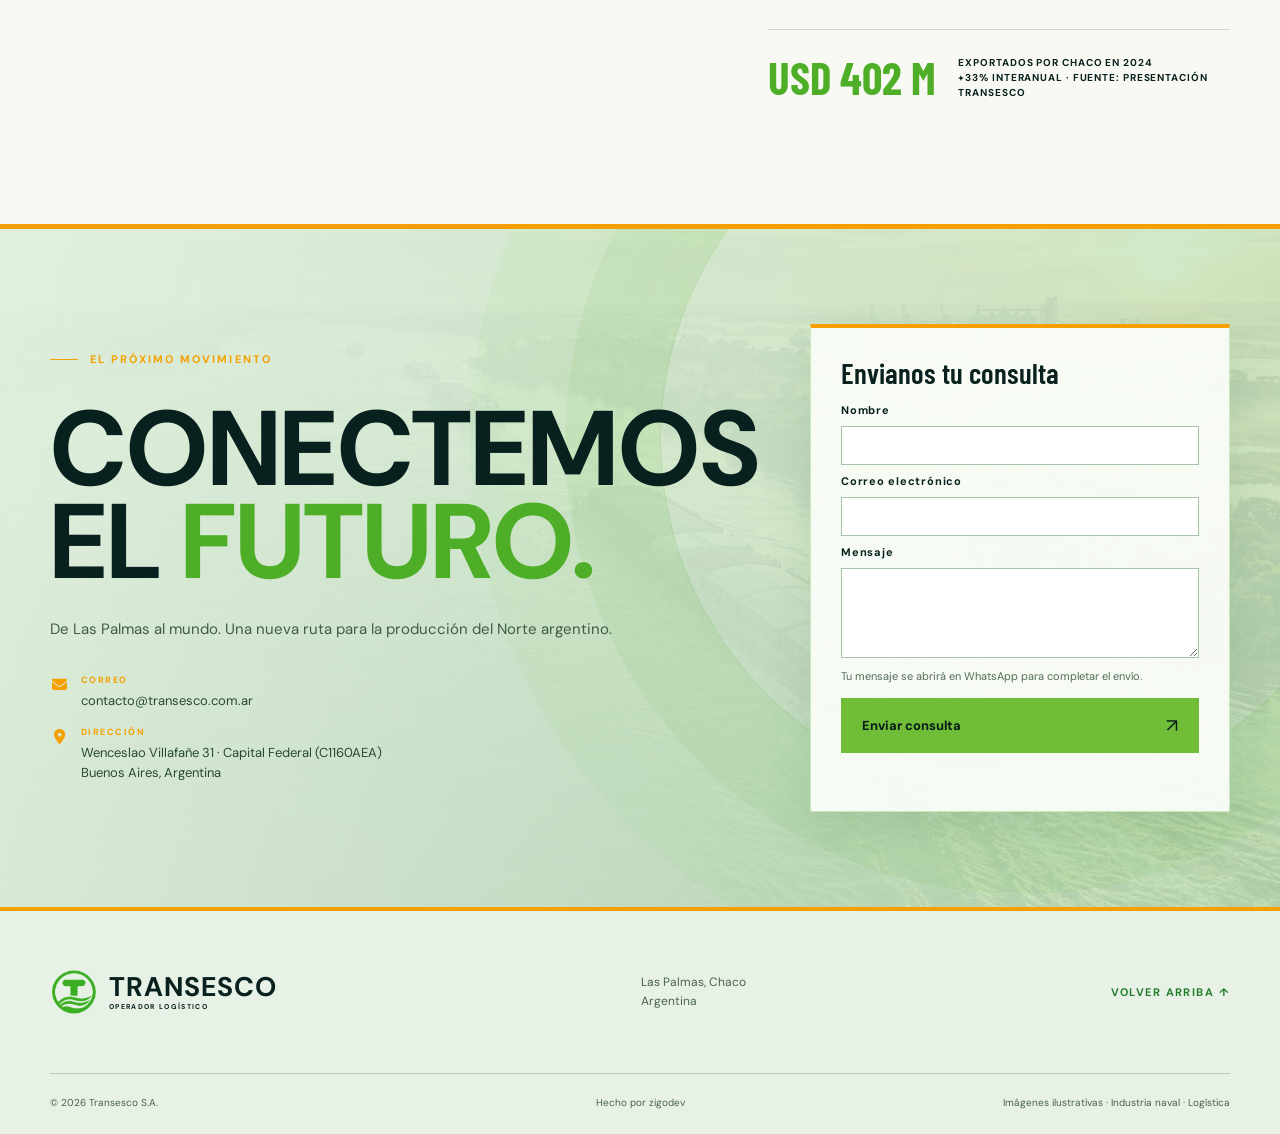
==== commit 26a3263a: "Add contact email and address" ====
--- a/index.html
+++ b/index.html
@@ -123,7 +123,7 @@
         <div class="container perspective-grid"><div class="reveal"><p class="eyebrow dark-eyebrow"><span class="eyebrow-line"></span> UNA MIRADA REALISTA</p><h2 class="section-title">CONOCER<br />EL <em>TERRENO.</em></h2></div><div class="perspective-copy reveal"><p class="lead">Cada oportunidad logística exige entender también sus condiciones.</p><p>El calado del riacho, las bajantes del Paraná y la capacidad de la infraestructura inciden en la previsibilidad de la operación. Nuestra mirada parte de esa realidad para proyectar una conexión sostenible.</p><div class="perspective-metric"><strong>USD 402 M</strong><span>EXPORTADOS POR CHACO EN 2024<br />+33% INTERANUAL · FUENTE: PRESENTACIÓN TRANSESCO</span></div></div></div>
       </section>
 
-      <section class="closing" id="contacto"><div class="container closing-inner reveal"><div class="closing-copy"><p class="eyebrow"><span class="eyebrow-line"></span> EL PRÓXIMO MOVIMIENTO</p><h2>CONECTEMOS<br />EL <em>FUTURO.</em></h2><p>De Las Palmas al mundo. Una nueva ruta para la producción del Norte argentino.</p></div><form class="contact-form" id="contact-form" novalidate><p class="contact-form-heading">Envianos tu consulta</p><label for="contact-name">Nombre</label><input id="contact-name" name="name" type="text" autocomplete="name" required /><label for="contact-email">Correo electrónico</label><input id="contact-email" name="email" type="email" autocomplete="email" required /><label for="contact-message">Mensaje</label><textarea id="contact-message" name="message" rows="4" required></textarea><p class="contact-form-note">Tu mensaje se abrirá en WhatsApp para completar el envío.</p><button class="button button-lime" type="submit">Enviar consulta <span aria-hidden="true">↗</span></button><p class="form-status" role="status" aria-live="polite"></p></form></div><div class="closing-orbit" aria-hidden="true"></div></section>
+      <section class="closing" id="contacto"><div class="container closing-inner reveal"><div class="closing-copy"><p class="eyebrow"><span class="eyebrow-line"></span> EL PRÓXIMO MOVIMIENTO</p><h2>CONECTEMOS<br />EL <em>FUTURO.</em></h2><p>De Las Palmas al mundo. Una nueva ruta para la producción del Norte argentino.</p><div class="contact-details"><a href="mailto:contacto@transesco.com.ar"><i class="fa-solid fa-envelope" aria-hidden="true"></i><span><small>CORREO</small>contacto@transesco.com.ar</span></a><p><i class="fa-solid fa-location-dot" aria-hidden="true"></i><span><small>DIRECCIÓN</small>Wenceslao Villafañe 31 · Capital Federal (C1160AEA)<br />Buenos Aires, Argentina</span></p></div></div><form class="contact-form" id="contact-form" novalidate><p class="contact-form-heading">Envianos tu consulta</p><label for="contact-name">Nombre</label><input id="contact-name" name="name" type="text" autocomplete="name" required /><label for="contact-email">Correo electrónico</label><input id="contact-email" name="email" type="email" autocomplete="email" required /><label for="contact-message">Mensaje</label><textarea id="contact-message" name="message" rows="4" required></textarea><p class="contact-form-note">Tu mensaje se abrirá en WhatsApp para completar el envío.</p><button class="button button-lime" type="submit">Enviar consulta <span aria-hidden="true">↗</span></button><p class="form-status" role="status" aria-live="polite"></p></form></div><div class="closing-orbit" aria-hidden="true"></div></section>
     </main>
 
     <a class="whatsapp-float" href="https://wa.me/5491133042528?text=Hola%2C%20quisiera%20conversar%20sobre%20la%20propuesta%20log%C3%ADstica%20de%20Transesco." target="_blank" rel="noopener noreferrer" aria-label="Contactar a Transesco por WhatsApp"><svg viewBox="0 0 32 32" fill="none" stroke="currentColor" stroke-width="2.2" stroke-linecap="round" stroke-linejoin="round" aria-hidden="true"><path d="M26.5 15.5a10.5 10.5 0 0 1-15.7 9.1L5 26l1.5-5.6A10.5 10.5 0 1 1 26.5 15.5Z"/><path d="M11.8 10.7c-.5 0-1.2 1.1-1.2 2.1 0 2.6 3.4 6.1 6.2 7.1 1.9.7 3.5.3 4.4-.8.2-.3.3-.8.1-1l-2.5-1.2c-.2-.1-.4 0-.6.2l-1 1.2c-1.6-.6-3.2-2.2-3.9-3.8l1.1-1c.2-.2.3-.4.2-.6l-1.1-2.3c-.1-.2-.4-.3-.7-.3Z" fill="currentColor" stroke="none"/></svg></a>
--- a/styles.css
+++ b/styles.css
@@ -99,7 +99,7 @@
 
 .hero-slide{
   /* Para aclarar el hero, bajá los valores alfa (.68, .49, .13 y .48) de estos rgba. */
-  background-image:linear-gradient(90deg,rgba(4,22,21,.68) 0%,rgba(4,22,21,.49) 38%,rgba(4,22,21,.13) 78%,rgba(4,22,21,.12) 100%),linear-gradient(0deg,rgba(4,22,21,.48),transparent 32%),var(--slide-image);
+  background-image:linear-gradient(to right, rgba(173, 115, 0, 0.34), rgba(4, 22, 21, 0.13) 59.66%, rgba(4, 22, 21, 0.12)),linear-gradient(0deg,rgba(4,22,21,.48),transparent 32%),var(--slide-image);
 }
 .hero h1,.hero h2{
   font-family:'Gill Sans','Gill Sans MT',var(--body);
@@ -184,3 +184,11 @@
 .slide-tab.is-active i::after{background:var(--brand-orange)}
 .intro i{background:var(--brand-orange)}
 @media(max-width:480px){.hero .button.button-lime{min-height:auto}.slide-tab.is-active{border-bottom-color:var(--brand-orange)}}
+
+.contact-details{display:grid;gap:15px;margin-top:32px}
+.contact-details a,.contact-details>p{display:flex;align-items:flex-start;gap:13px;margin:0!important;color:#274a34!important;font-size:13px;line-height:1.55}
+.contact-details i{width:18px;padding-top:3px;color:var(--brand-orange);font-size:15px;text-align:center}
+.contact-details span{display:block}
+.contact-details small{display:block;margin-bottom:3px;color:var(--brand-orange);font-size:9px;font-weight:700;letter-spacing:.16em}
+.contact-details a:hover{color:var(--brand-orange)!important}
+@media(max-width:480px){.contact-details{margin-top:25px}.contact-details a,.contact-details>p{font-size:12px}}
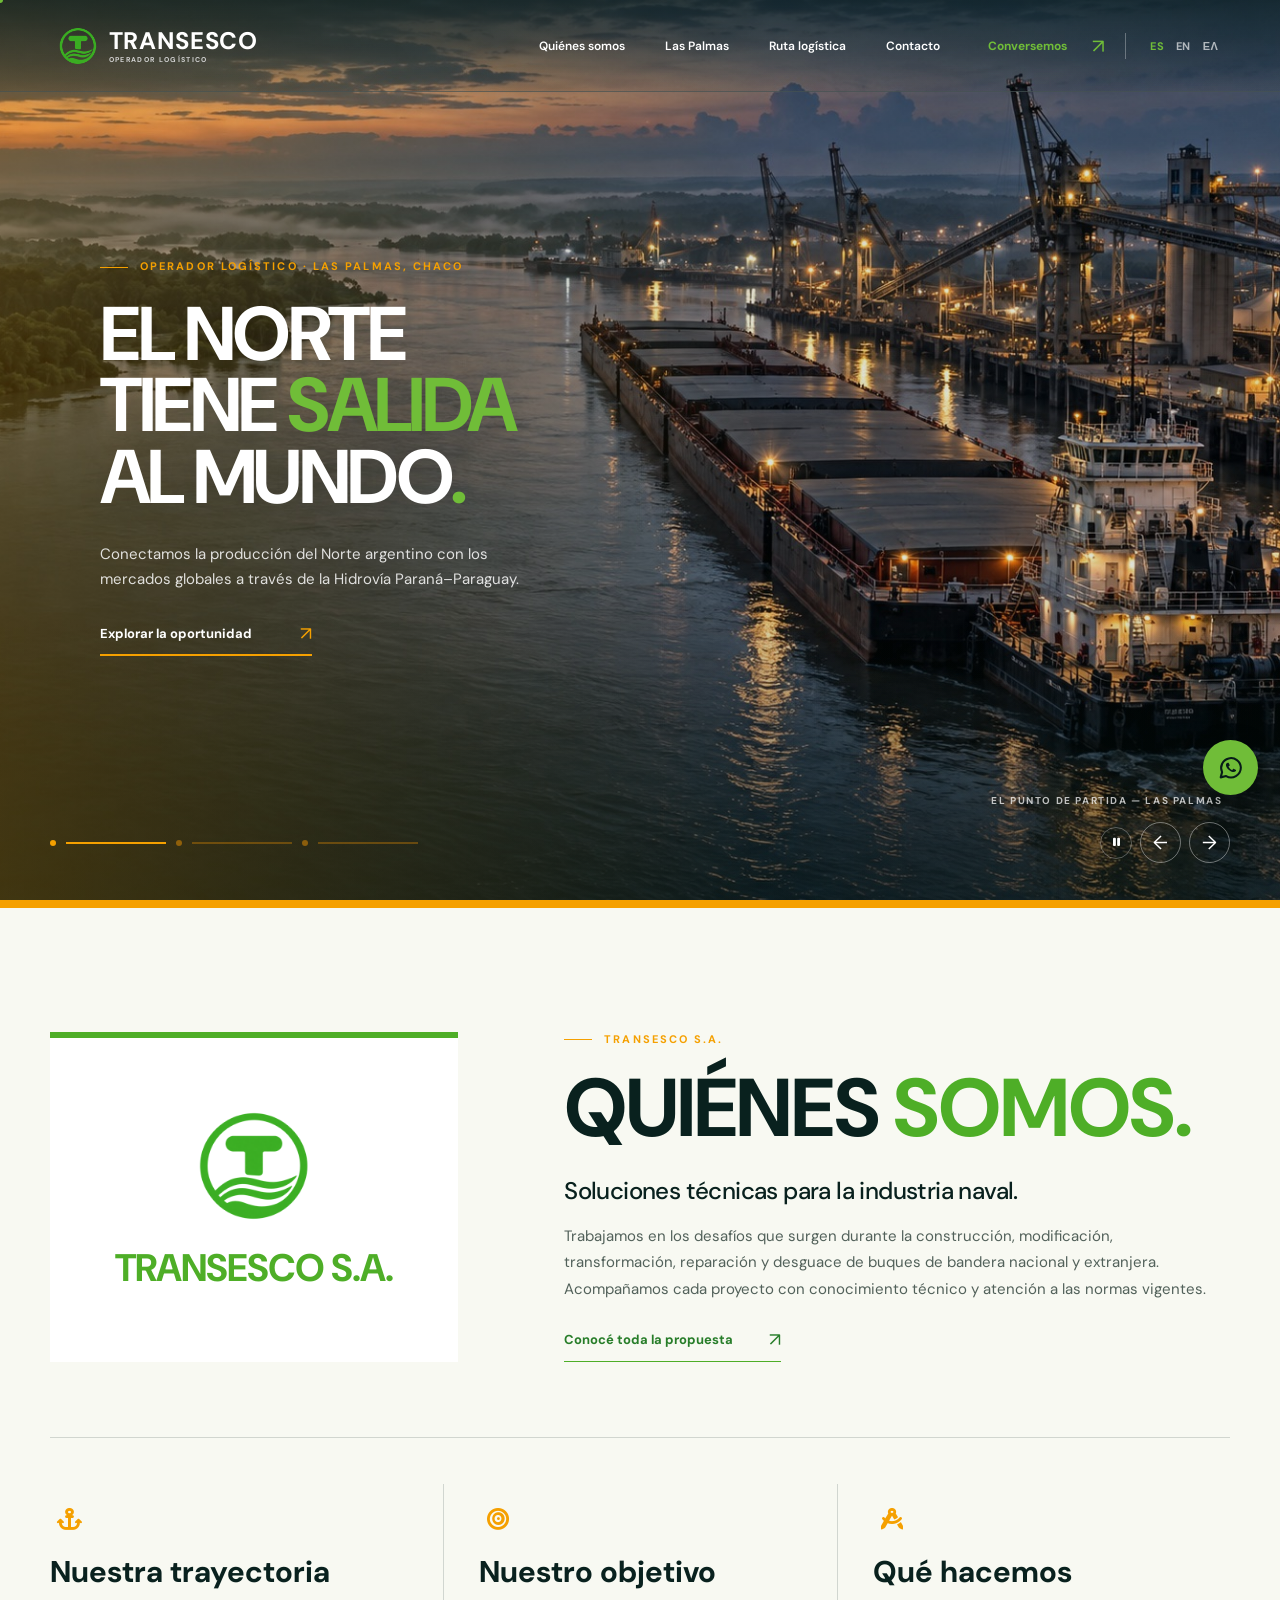
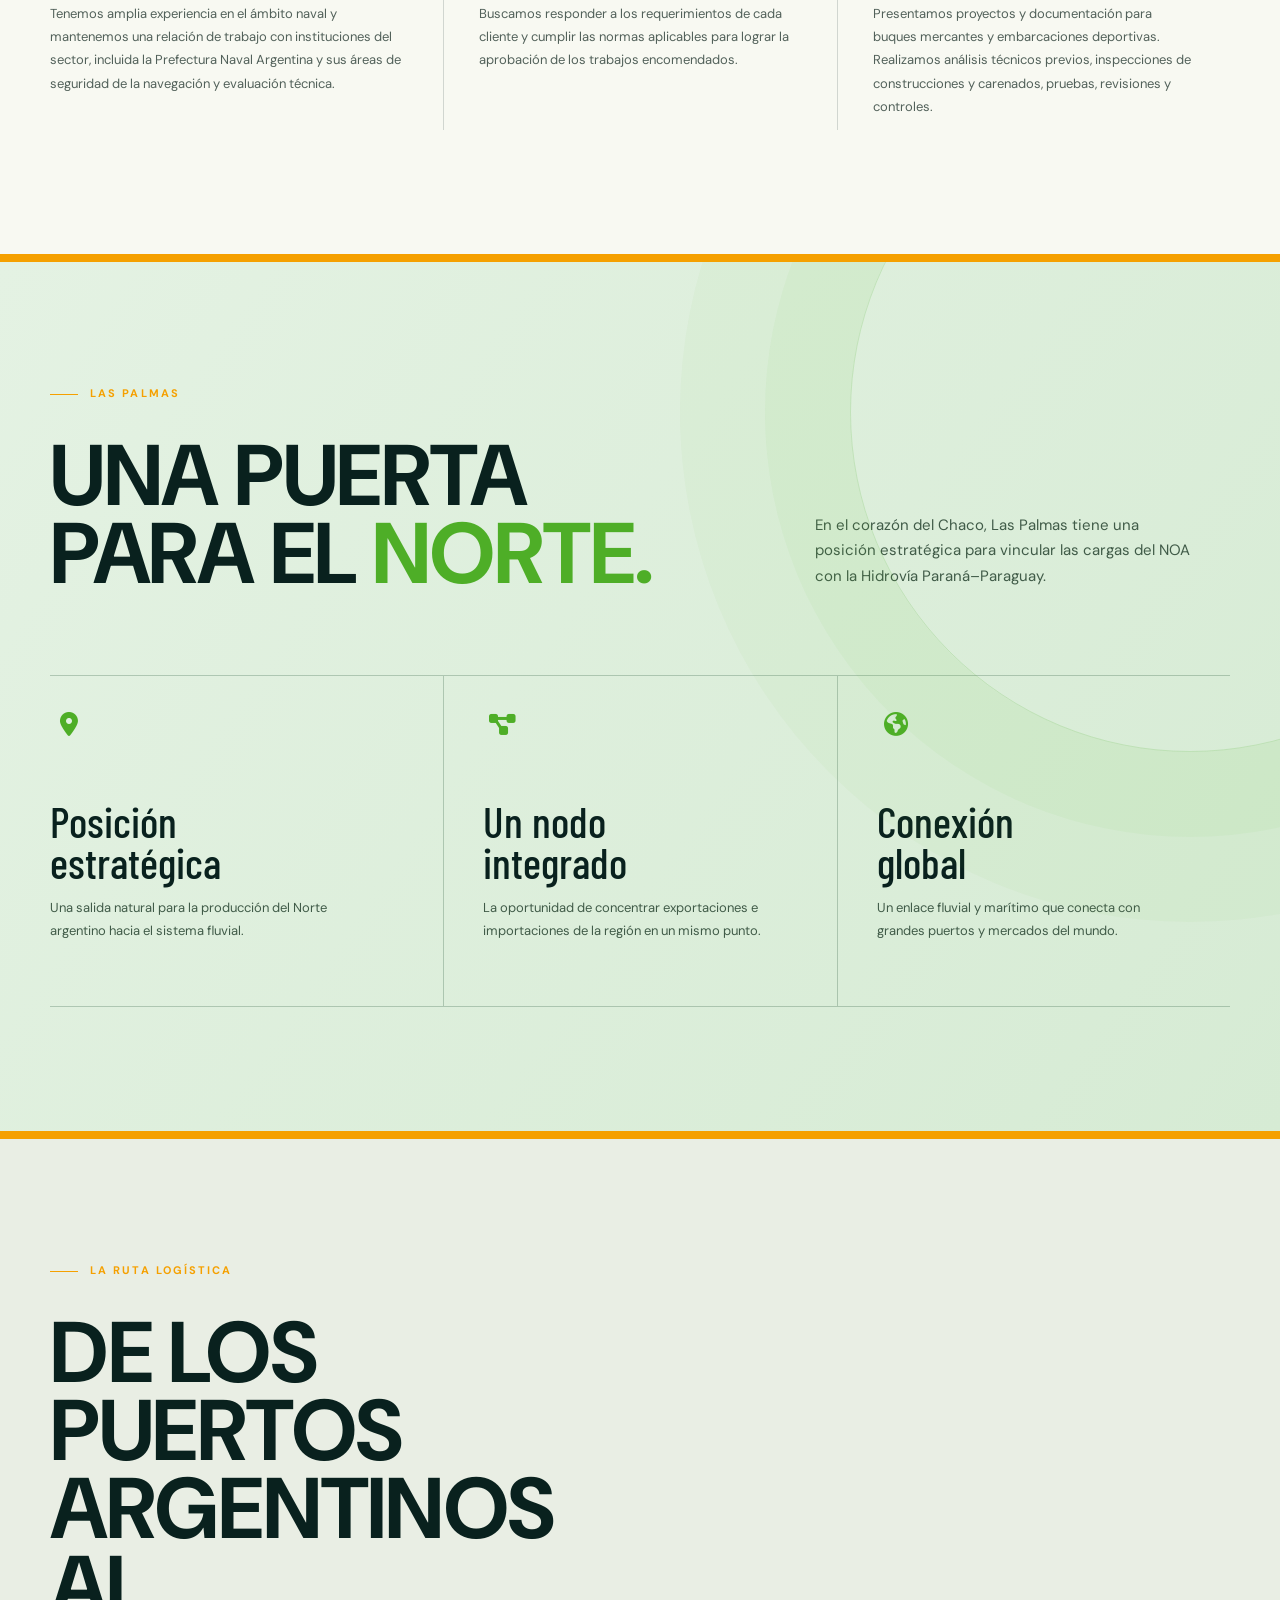
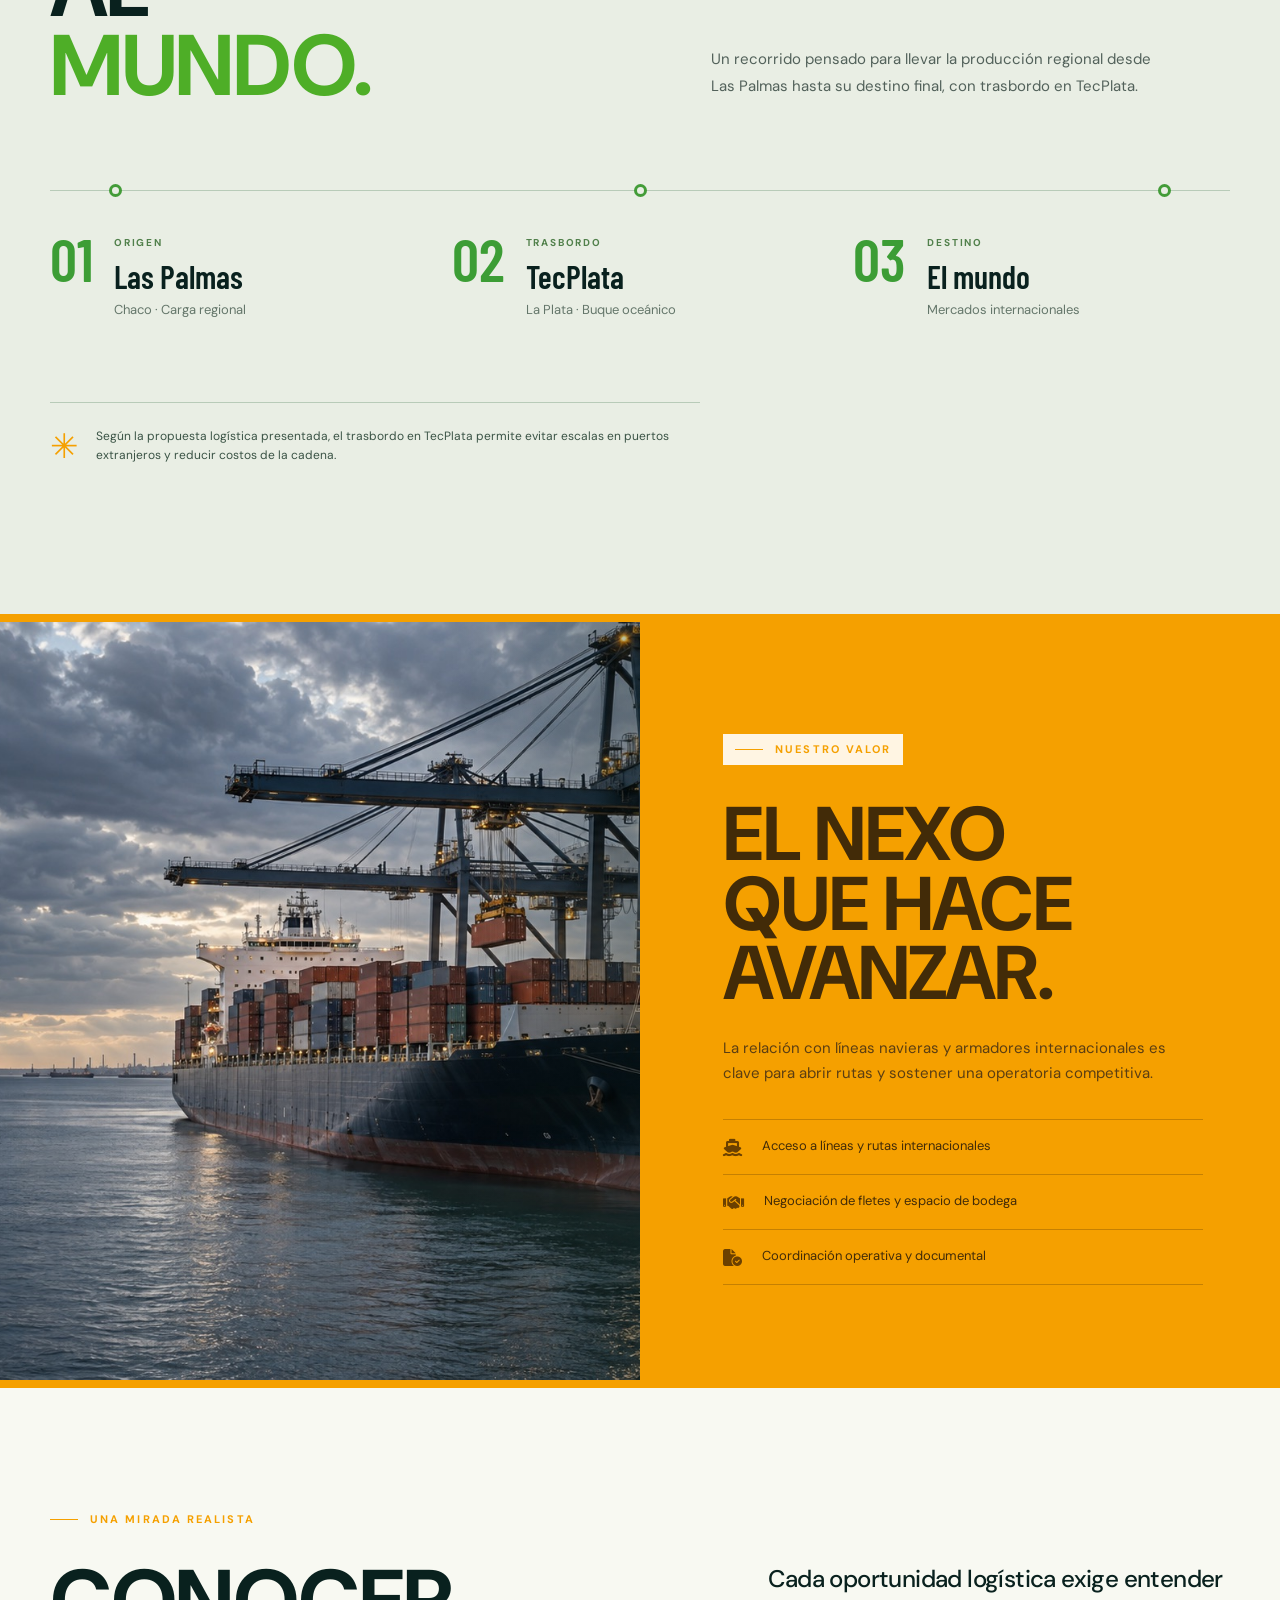
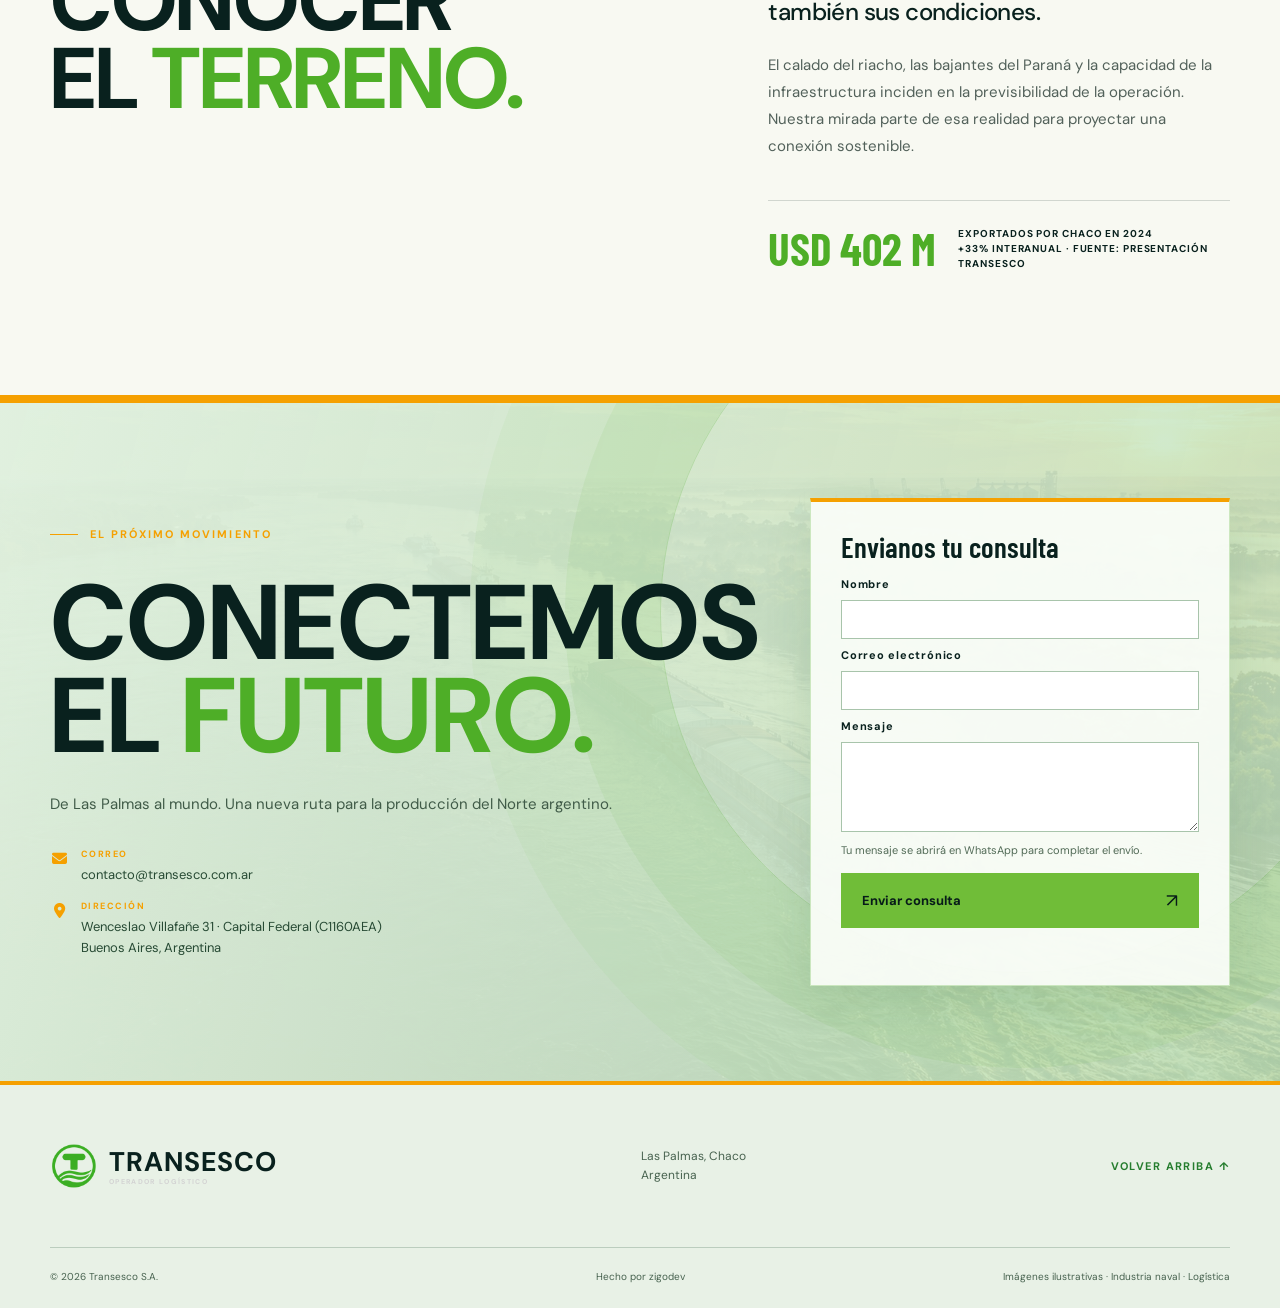
==== commit 7a97e58f: "Update Argentine ports route wording" ====
--- a/index.html
+++ b/index.html
@@ -103,7 +103,7 @@
 
       <section class="route section-pad" id="ruta">
         <div class="container">
-          <div class="route-heading reveal"><p class="eyebrow dark-eyebrow"><span class="eyebrow-line"></span> LA RUTA LOGÍSTICA</p><h2 class="section-title">DE ARGENTINA<br />AL <em>MUNDO.</em></h2><p>Un recorrido pensado para llevar la producción regional desde Las Palmas hasta su destino final, con trasbordo en TecPlata.</p></div>
+          <div class="route-heading reveal"><p class="eyebrow dark-eyebrow"><span class="eyebrow-line"></span> LA RUTA LOGÍSTICA</p><h2 class="section-title">DE LOS PUERTOS<br />ARGENTINOS AL<br /><em>MUNDO.</em></h2><p>Un recorrido pensado para llevar la producción regional desde Las Palmas hasta su destino final, con trasbordo en TecPlata.</p></div>
           <div class="route-map reveal" aria-label="Ruta: Las Palmas, TecPlata y el resto del mundo">
             <div class="route-track" aria-hidden="true"><span></span><span></span><span></span></div>
             <article class="route-stop"><span class="route-number">01</span><div><small>ORIGEN</small><h3>Las Palmas</h3><p>Chaco · Carga regional</p></div></article>
--- a/styles.css
+++ b/styles.css
@@ -5,7 +5,7 @@
 .intro{position:fixed;inset:0;z-index:1000;display:flex;align-items:center;justify-content:center;gap:14px;background:var(--forest);color:#fff;animation:intro-leave 1.05s ease-in-out both;pointer-events:none}.intro img{width:47px}.intro>span{font-family:var(--display);font-size:29px;font-weight:700;letter-spacing:.06em}.intro i{position:absolute;bottom:0;left:0;width:100%;height:3px;background:var(--lime);transform-origin:left;animation:intro-line .8s ease both}@keyframes intro-leave{0%,55%{opacity:1;visibility:visible}100%{opacity:0;visibility:hidden}}@keyframes intro-line{from{transform:scaleX(0)}to{transform:scaleX(1)}}.cursor-dot,.cursor-ring{display:none;position:fixed;left:0;top:0;z-index:999;pointer-events:none;border-radius:50%;transform:translate(-50%,-50%)}@media(pointer:fine){.cursor-dot,.cursor-ring{display:block}.cursor-dot{width:6px;height:6px;background:var(--lime)}.cursor-ring{width:34px;height:34px;border:1px solid rgba(168,220,81,.85);transition:width .25s,height .25s,background .25s,border-color .25s;mix-blend-mode:difference}.cursor-ring.is-hovering{width:58px;height:58px;background:rgba(168,220,81,.16);border-color:var(--lime)}}
 
 /* Header and hero */
-.site-header{position:absolute;top:0;left:0;right:0;z-index:30;display:flex;align-items:center;justify-content:space-between;height:92px;padding:0 4.5%;border-bottom:1px solid rgba(255,255,255,.18);background:linear-gradient(180deg,rgba(4,22,21,.64),rgba(4,22,21,.06));color:#fff}.brand{display:inline-flex;align-items:center;gap:11px;line-height:1}.brand img{width:40px;height:40px;object-fit:contain}.brand>span{font-family:var(--display);font-weight:700;letter-spacing:.035em;font-size:24px}.brand small{display:block;margin-top:3px;font-family:var(--body);font-size:7px;font-weight:700;letter-spacing:.19em}.nav{display:flex;align-items:center;gap:40px;margin-left:auto;margin-right:48px}.nav a{font-size:12px;font-weight:600;transition:color .25s}.nav a:hover{color:var(--lime)}.header-cta{display:flex;align-items:center;gap:25px;color:var(--lime);font-size:12px;font-weight:700}.header-cta span{font-size:20px;font-weight:400}.menu-toggle{display:none}.hero{position:relative;height:100vh;height:100svh;min-height:610px;max-height:1050px;background:var(--forest);color:white;overflow:hidden}.hero-slide{position:absolute;inset:0;display:flex;align-items:center;background-image:linear-gradient(90deg,rgba(4,22,21,.89) 0%,rgba(4,22,21,.74) 31%,rgba(4,22,21,.22) 72%,rgba(4,22,21,.25) 100%),linear-gradient(0deg,rgba(4,22,21,.68),transparent 30%),var(--slide-image);background-position:center;background-size:cover;opacity:0;visibility:hidden;transform:scale(1.035);transition:opacity 1s ease,transform 7s ease,visibility 1s}.hero-slide.is-active{opacity:1;visibility:visible;transform:scale(1)}.hero-inner{position:relative;z-index:2;width:min(100% - 200px,1380px);margin:15px auto 0}.hero-eyebrow{margin-bottom:24px}.hero h1,.hero h2{margin:0;font-family:var(--display);font-size:94px;font-weight:600;line-height:.86;letter-spacing:-.017em;text-transform:uppercase;text-shadow:0 5px 30px rgba(0,0,0,.1)}.hero h1 em,.hero h2 em{font-style:normal;color:var(--lime)}.full-stop{color:var(--lime)}.hero-copy{width:min(460px,100%);margin:29px 0 29px;color:rgba(255,255,255,.84);font-size:15px;line-height:1.65}.hero-caption{position:absolute;right:4.5%;bottom:93px;color:rgba(255,255,255,.72);font-size:10px;font-weight:700;letter-spacing:.16em}.hero-controls{position:absolute;z-index:9;left:50%;bottom:37px;display:flex;align-items:center;justify-content:space-between;width:min(100% - 100px,1380px);transform:translateX(-50%)}.slide-progress{display:flex;gap:10px}.slide-tab{display:flex;align-items:center;gap:10px;width:116px;padding:5px 0;border:0;background:none;color:rgba(255,255,255,.58);font-family:var(--display);font-size:16px;text-align:left;transition:color .25s}.slide-tab.is-active{color:var(--lime)}.slide-tab i{display:block;height:2px;flex:1;background:rgba(255,255,255,.36);position:relative;overflow:hidden}.slide-tab.is-active i::after{content:'';position:absolute;inset:0;background:var(--lime);transform:scaleX(0);transform-origin:left;animation:progress 7s linear forwards}.hero.is-paused .slide-tab.is-active i::after{animation-play-state:paused}@keyframes progress{to{transform:scaleX(1)}}.slide-arrows{display:flex;gap:8px}.slide-arrows button{display:grid;place-items:center;width:41px;height:41px;border:1px solid rgba(255,255,255,.4);border-radius:50%;background:transparent;color:white;font-size:19px;transition:background .25s,color .25s,border-color .25s}.slide-arrows button:hover{background:var(--lime);border-color:var(--lime);color:var(--forest)}.hero-edge{position:absolute;right:18px;top:50%;writing-mode:vertical-rl;color:rgba(255,255,255,.6);font-size:9px;font-weight:700;letter-spacing:.2em}.scroll-cue{display:none}.scroll-cue i{width:45px;height:1px;background:currentColor}
+.site-header{position:absolute;top:0;left:0;right:0;z-index:30;display:flex;align-items:center;justify-content:space-between;height:92px;padding:0 4.5%;border-bottom:1px solid rgba(255,255,255,.18);background:linear-gradient(180deg,rgba(4,22,21,.64),rgba(4,22,21,.06));color:#fff}.brand{display:inline-flex;align-items:center;gap:11px;line-height:1}.brand img{width:40px;height:40px;object-fit:contain}.brand>span{font-family:var(--display);font-weight:700;letter-spacing:.035em;font-size:24px}.brand small{color:lightgray;display:block;margin-top:3px;font-family:var(--body);font-size:7px;font-weight:700;letter-spacing:.19em}.nav{display:flex;align-items:center;gap:40px;margin-left:auto;margin-right:48px}.nav a{font-size:12px;font-weight:600;transition:color .25s}.nav a:hover{color:var(--lime)}.header-cta{display:flex;align-items:center;gap:25px;color:var(--lime);font-size:12px;font-weight:700}.header-cta span{font-size:20px;font-weight:400}.menu-toggle{display:none}.hero{position:relative;height:100vh;height:100svh;min-height:610px;max-height:1050px;background:var(--forest);color:white;overflow:hidden}.hero-slide{position:absolute;inset:0;display:flex;align-items:center;background-image:linear-gradient(90deg,rgba(4,22,21,.89) 0%,rgba(4,22,21,.74) 31%,rgba(4,22,21,.22) 72%,rgba(4,22,21,.25) 100%),linear-gradient(0deg,rgba(4,22,21,.68),transparent 30%),var(--slide-image);background-position:center;background-size:cover;opacity:0;visibility:hidden;transform:scale(1.035);transition:opacity 1s ease,transform 7s ease,visibility 1s}.hero-slide.is-active{opacity:1;visibility:visible;transform:scale(1)}.hero-inner{position:relative;z-index:2;width:min(100% - 200px,1380px);margin:15px auto 0}.hero-eyebrow{margin-bottom:24px}.hero h1,.hero h2{margin:0;font-family:var(--display);font-size:94px;font-weight:600;line-height:.86;letter-spacing:-.017em;text-transform:uppercase;text-shadow:0 5px 30px rgba(0,0,0,.1)}.hero h1 em,.hero h2 em{font-style:normal;color:var(--lime)}.full-stop{color:var(--lime)}.hero-copy{width:min(460px,100%);margin:29px 0 29px;color:rgba(255,255,255,.84);font-size:15px;line-height:1.65}.hero-caption{position:absolute;right:4.5%;bottom:93px;color:rgba(255,255,255,.72);font-size:10px;font-weight:700;letter-spacing:.16em}.hero-controls{position:absolute;z-index:9;left:50%;bottom:37px;display:flex;align-items:center;justify-content:space-between;width:min(100% - 100px,1380px);transform:translateX(-50%)}.slide-progress{display:flex;gap:10px}.slide-tab{display:flex;align-items:center;gap:10px;width:116px;padding:5px 0;border:0;background:none;color:rgba(255,255,255,.58);font-family:var(--display);font-size:16px;text-align:left;transition:color .25s}.slide-tab.is-active{color:var(--lime)}.slide-tab i{display:block;height:2px;flex:1;background:rgba(255,255,255,.36);position:relative;overflow:hidden}.slide-tab.is-active i::after{content:'';position:absolute;inset:0;background:var(--lime);transform:scaleX(0);transform-origin:left;animation:progress 7s linear forwards}.hero.is-paused .slide-tab.is-active i::after{animation-play-state:paused}@keyframes progress{to{transform:scaleX(1)}}.slide-arrows{display:flex;gap:8px}.slide-arrows button{display:grid;place-items:center;width:41px;height:41px;border:1px solid rgba(255,255,255,.4);border-radius:50%;background:transparent;color:white;font-size:19px;transition:background .25s,color .25s,border-color .25s}.slide-arrows button:hover{background:var(--lime);border-color:var(--lime);color:var(--forest)}.hero-edge{position:absolute;right:18px;top:50%;writing-mode:vertical-rl;color:rgba(255,255,255,.6);font-size:9px;font-weight:700;letter-spacing:.2em}.scroll-cue{display:none}.scroll-cue i{width:45px;height:1px;background:currentColor}
 
 /* Editorial body */
 .intro-section{position:relative;background:var(--paper);overflow:hidden}.intro-grid{position:relative;z-index:1;display:grid;grid-template-columns:1.05fr .75fr;gap:14%}.intro-right{padding-top:75px}.intro-right .lead{max-width:540px;margin:0 0 24px}.intro-right>p:not(.lead){max-width:540px;color:#52615a;line-height:1.8}.intro-right .text-link{margin-top:22px}.stat-big{display:flex;align-items:center;gap:19px;margin-top:57px;padding-top:24px;border-top:1px solid var(--line)}.stat-big strong{font-family:var(--display);font-size:90px;font-weight:600;line-height:.85;color:var(--green)}.stat-big span{font-size:11px;font-weight:700;letter-spacing:.1em;line-height:1.5}.section-watermark{position:absolute;bottom:-36px;left:-10px;color:rgba(13,52,43,.035);font-family:var(--display);font-size:25vw;font-weight:700;line-height:.7;white-space:nowrap;pointer-events:none}.opportunity{position:relative;background:var(--forest-2);color:var(--white);overflow:hidden}.section-heading{display:flex;align-items:end;justify-content:space-between;gap:70px;margin-bottom:82px}.section-heading .section-title em{color:var(--lime)}.section-heading>p{max-width:380px;margin:0 3% 4px 0;color:#b9ccc1;line-height:1.7}.opportunity-grid{display:grid;grid-template-columns:repeat(3,1fr);border-top:1px solid rgba(255,255,255,.22);border-bottom:1px solid rgba(255,255,255,.22)}.opportunity-item{position:relative;min-height:330px;padding:29px 39px 32px 0}.opportunity-item+article{border-left:1px solid rgba(255,255,255,.22);padding-left:39px}.item-no{color:var(--lime);font-family:var(--display);font-size:18px}.item-icon{position:absolute;right:30px;top:22px;color:var(--lime);font-size:35px;font-weight:300;transition:transform .4s}.opportunity-item:hover .item-icon{transform:translate(6px,-5px)}.opportunity-item h3{margin:74px 0 14px;font-family:var(--display);font-size:43px;font-weight:500;line-height:.95}.opportunity-item p{max-width:285px;margin:0;color:#adbbb2;font-size:13px;line-height:1.75}.opportunity-line{position:absolute;top:-190px;right:-250px;width:680px;height:680px;border:1px solid rgba(168,220,81,.1);border-radius:50%;box-shadow:0 0 0 85px rgba(168,220,81,.025),0 0 0 170px rgba(168,220,81,.022);pointer-events:none}.route{background:#e9eee4}.route-heading{display:grid;grid-template-columns:1fr 1fr;column-gap:12%;align-items:end}.route-heading .eyebrow{grid-column:1/-1}.route-heading>p:last-child{max-width:450px;margin:0 0 6px;color:#52615a;line-height:1.75}.route-map{position:relative;display:grid;grid-template-columns:repeat(3,1fr);gap:25px;margin-top:85px;padding-top:40px;border-top:1px solid #b8cbb8}.route-track{position:absolute;top:-7px;left:5%;right:5%;display:flex;justify-content:space-between;pointer-events:none}.route-track span{width:13px;height:13px;border:3px solid #439c38;border-radius:50%;background:#e9eee4}.route-stop{display:flex;align-items:flex-start;gap:21px}.route-number{font-family:var(--display);font-size:60px;font-weight:600;line-height:.9;color:#3c9d35}.route-stop small{color:#51804b;font-size:10px;font-weight:700;letter-spacing:.18em}.route-stop h3{margin:6px 0 6px;font-family:var(--display);font-size:32px;font-weight:600}.route-stop p{margin:0;color:#64766a;font-size:13px}.route-note{display:flex;align-items:center;gap:18px;max-width:650px;margin-top:84px;padding:21px 0;border-top:1px solid #b8cbb8;color:#3a5345}.route-note p{margin:0;font-size:12px;line-height:1.65}.note-symbol{color:var(--green);font-size:34px}.capabilities{display:grid;grid-template-columns:1fr 1fr;min-height:670px;background:var(--forest);color:var(--white)}.cap-image{background:linear-gradient(90deg,transparent 70%,rgba(7,27,25,.3)),url('assets/hero-oceano.jpg') center/cover}.cap-content{padding:112px 12% 95px 13%;background:var(--forest)}.cap-content .section-title{font-size:76px}.cap-content .section-title em{color:var(--lime)}.cap-lead{max-width:500px;margin:28px 0 32px;color:#b7c7bd;font-size:15px;line-height:1.7}.cap-content ul{list-style:none;padding:0;margin:0;max-width:540px}.cap-content li{display:flex;gap:20px;padding:17px 0;border-top:1px solid rgba(255,255,255,.17);font-size:13px}.cap-content li:last-child{border-bottom:1px solid rgba(255,255,255,.17)}.cap-content li span{color:var(--lime);font-family:var(--display);font-size:17px}.perspective{background:var(--paper)}.perspective-grid{display:grid;grid-template-columns:1fr .8fr;gap:12%}.perspective-copy{padding-top:50px}.perspective-copy .lead{max-width:470px;margin:0 0 24px}.perspective-copy>p:not(.lead){max-width:520px;color:#52615a;line-height:1.8}.perspective-metric{display:flex;align-items:end;gap:22px;margin-top:40px;padding-top:25px;border-top:1px solid var(--line)}.perspective-metric strong{white-space:nowrap;color:var(--green);font-family:var(--display);font-size:45px;line-height:1}.perspective-metric span{font-size:10px;font-weight:700;letter-spacing:.09em;line-height:1.5}.closing{position:relative;min-height:550px;display:flex;align-items:center;overflow:hidden;background:linear-gradient(105deg,rgba(5,26,24,.96),rgba(5,26,24,.8)),url('assets/hero-hidrovia.jpg') center 53%/cover;color:#fff}.closing-inner{position:relative;z-index:2;padding:95px 0}.closing h2{margin:0;font-family:var(--display);font-size:106px;font-weight:600;line-height:.88}.closing h2 em{font-style:normal;color:var(--lime)}.closing-inner>p:not(.eyebrow){margin:28px 0 31px;color:#c5d3c9;line-height:1.65}.closing-actions{display:flex;align-items:center;gap:32px}.text-link-light{color:var(--lime);border-color:var(--lime)}.closing-orbit{position:absolute;right:-100px;top:-150px;width:720px;height:720px;border:1px solid rgba(168,220,81,.22);border-radius:50%;box-shadow:0 0 0 95px rgba(168,220,81,.045),0 0 0 190px rgba(168,220,81,.035)}.footer{background:#061714;color:#d8e3d8}.footer-top{display:flex;align-items:center;justify-content:space-between;gap:30px;padding-top:57px;padding-bottom:57px}.footer .brand img{width:48px;height:48px}.footer .brand>span{font-size:27px}.footer-top p{margin:0;color:#8da89a;font-size:12px;line-height:1.6}.back-top{color:var(--lime);font-size:11px;font-weight:700;letter-spacing:.13em}.footer-bottom{display:flex;justify-content:space-between;gap:20px;padding-top:22px;padding-bottom:25px;border-top:1px solid rgba(255,255,255,.16);color:#769185;font-size:10px}.footer-bottom a{color:#98b4a5}.whatsapp-float{position:fixed;right:22px;bottom:22px;z-index:40;display:grid;place-items:center;width:55px;height:55px;border-radius:50%;background:var(--lime);color:var(--forest);box-shadow:0 8px 26px rgba(0,0,0,.25);transition:transform .3s,background .3s}.whatsapp-float:hover{transform:translateY(-5px) scale(1.04);background:#c5f277}.whatsapp-float svg{width:27px;height:27px}
@@ -88,7 +88,7 @@
   --orange-ink:#422b08;
 }
 
-main>section+section{border-top:5px solid var(--brand-orange)}
+main>section+section{border-top:8px solid var(--brand-orange)}
 .eyebrow,.dark-eyebrow{color:var(--brand-orange)}
 .eyebrow-line,.hero-eyebrow .eyebrow-line,.intro-section .eyebrow-line,.closing .eyebrow-line{background:currentColor}
 
